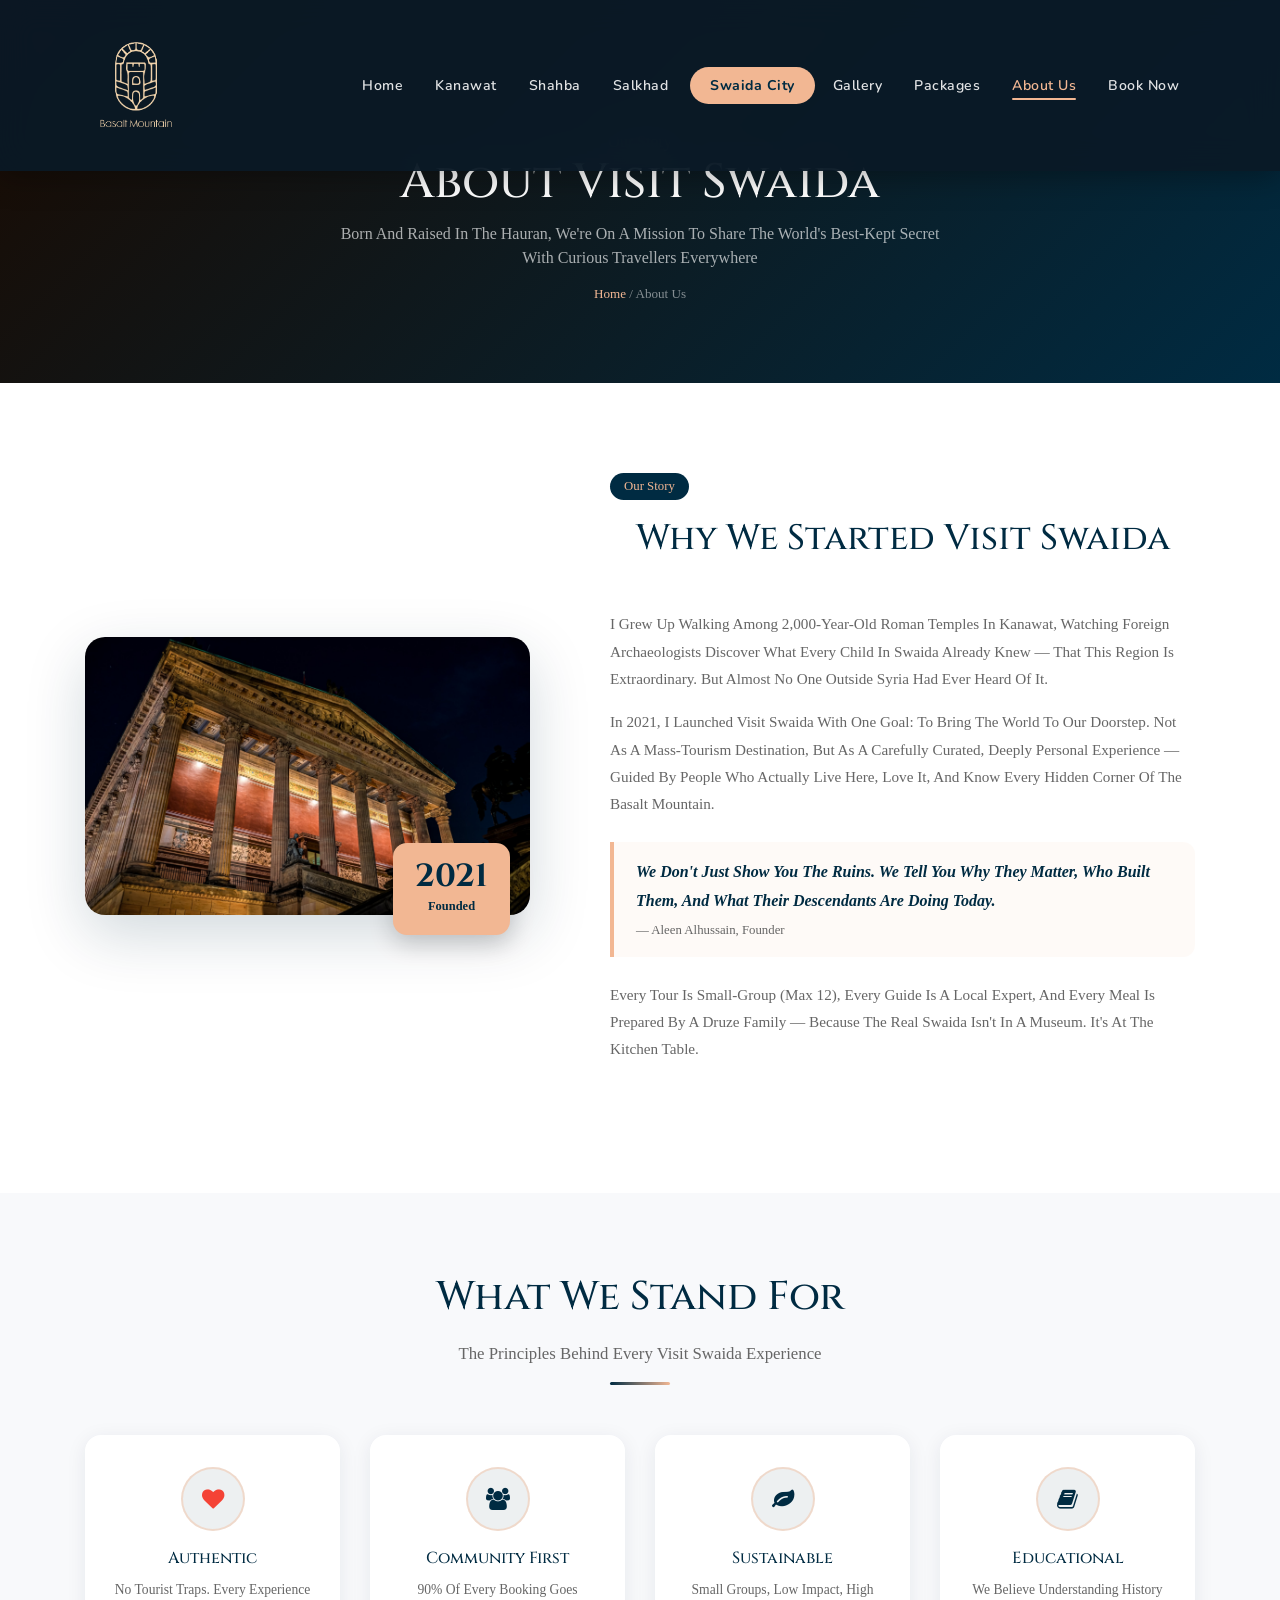
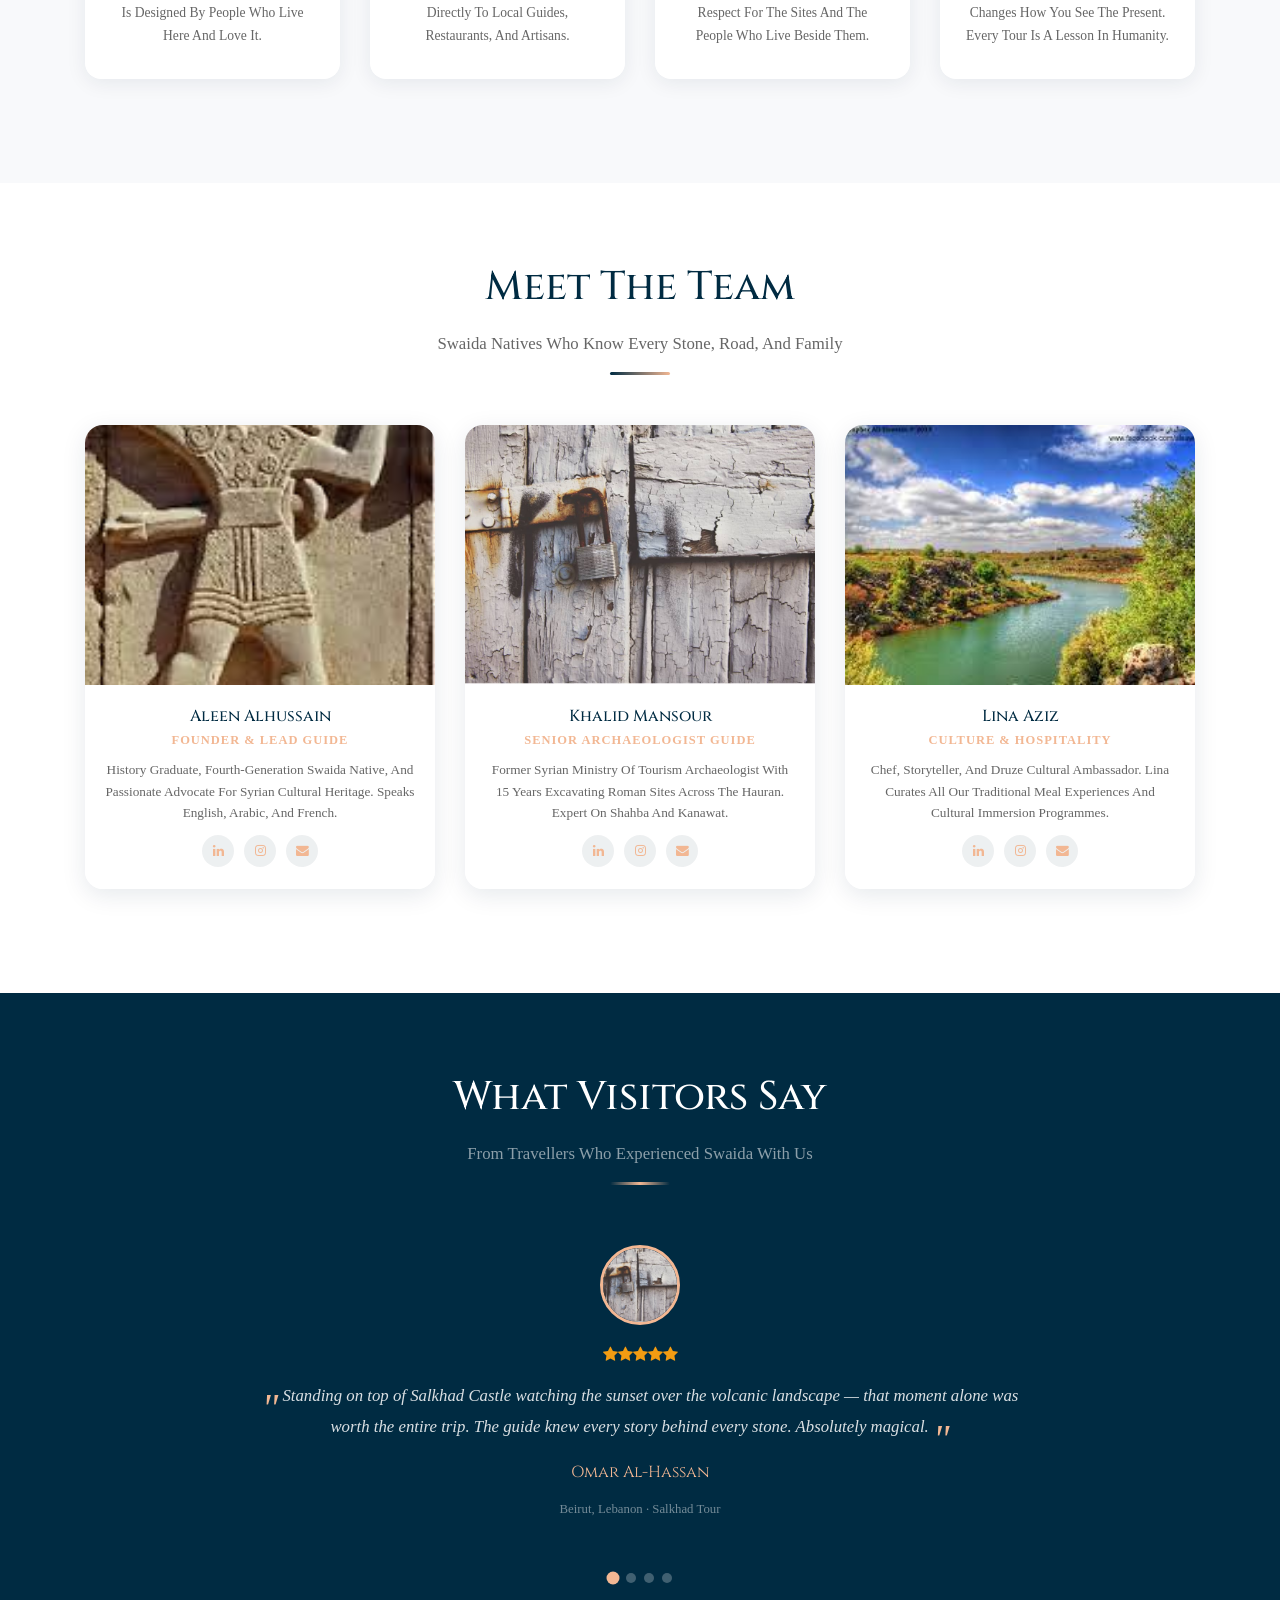
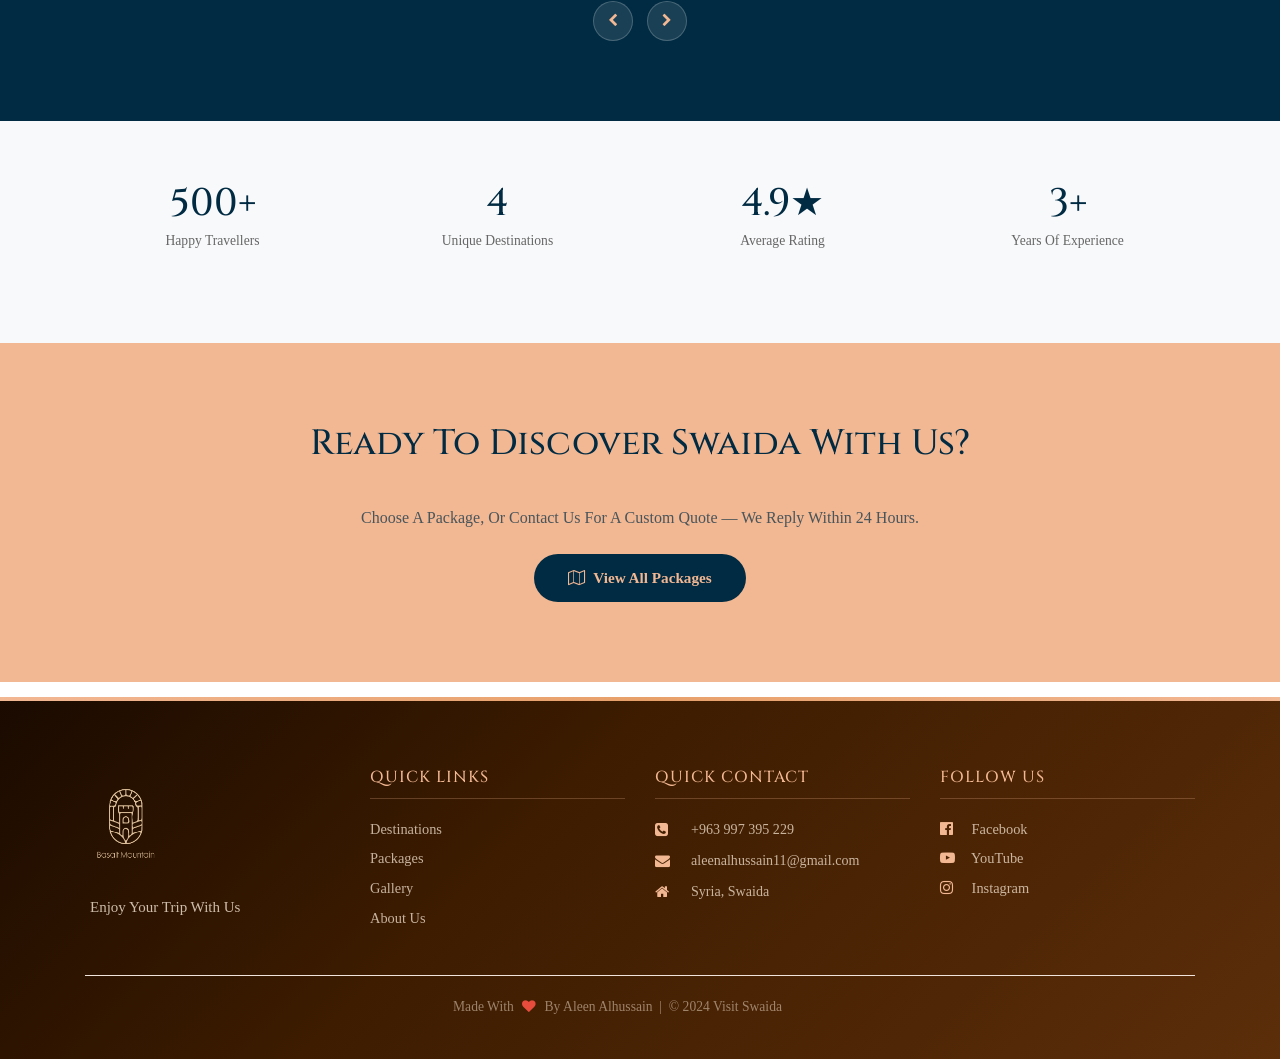
==== about.html @ 33f21286 "Add gallery, packages, about pages + calendar, Arabic toggle, WhatsApp New pages: - gallery.html: ma" ====
<!DOCTYPE html>
<html lang="en">
<head>
    <meta charset="UTF-8">
    <meta http-equiv="X-UA-Compatible" content="IE=edge">
    <meta name="viewport" content="width=device-width, initial-scale=1.0">
    <title>About Us | Visit Swaida</title>
    <link rel="stylesheet" href="libs/bootstrap.min.css">
    <script src="libs/jquery.min.js"></script>
    <script src="libs/popper.min.js"></script>
    <script src="libs/bootstrap.min.js"></script>
    <link rel="stylesheet" href="css/font-awesome.min.css">
    <link href="https://fonts.googleapis.com/css2?family=Cinzel:wght@400;500;700&family=Nunito:ital,wght@0,200;0,600;1,200;1,400;1,700&family=Trirong:ital,wght@0,200;0,400;1,300&display=swap" rel="stylesheet">
    <link rel="stylesheet" href="https://unpkg.com/aos@2.3.4/dist/aos.css">
    <link rel="stylesheet" href="css/style.css">
    <link rel="stylesheet" href="css/enhancements.css">
    <style>
        /* Hero */
        .about-hero {
            background: linear-gradient(135deg, #1a0a00 0%, var(--primary) 100%);
            padding: 130px 0 80px; text-align: center; color: #fff;
        }
        .about-hero h1 { font-family:'Cinzel',serif; font-size:clamp(2rem,5vw,3rem); color:#fff; margin-bottom:10px; }
        .about-hero p { color:rgba(255,255,255,0.65); font-size:1rem; max-width:600px; margin:0 auto; }
        .gallery-breadcrumb { margin-top:14px; font-size:0.82rem; color:rgba(255,255,255,0.5); }
        .gallery-breadcrumb a { color:var(--accent); text-decoration:none; }

        /* Story section */
        .story-section { padding: 90px 0; background: #fff; }
        .story-img-wrap { position:relative; }
        .story-img-wrap img { border-radius: 20px; width:100%; object-fit:cover; max-height:460px; box-shadow:0 20px 60px rgba(0,43,66,0.18); }
        .story-img-badge {
            position:absolute; bottom:-20px; right:20px;
            background:var(--accent); color:var(--primary);
            border-radius:14px; padding:18px 22px; text-align:center;
            box-shadow:0 8px 24px rgba(0,0,0,0.2);
        }
        .story-img-badge strong { display:block; font-family:'Cinzel',serif; font-size:2rem; color:var(--primary); line-height:1; }
        .story-img-badge span { font-size:0.78rem; font-weight:700; color:var(--primary); }

        .story-text { padding-left: 50px; }
        .story-text .history-badge { margin-bottom:16px; }
        .story-text h2 { font-family:'Cinzel',serif; color:var(--primary); font-size:clamp(1.6rem,3vw,2.2rem); margin-bottom:18px; line-height:1.3; }
        .story-text p { color:var(--text-muted); line-height:1.8; margin-bottom:16px; font-size:0.95rem; }

        .story-quote {
            border-left:4px solid var(--accent);
            padding:16px 22px; margin:24px 0;
            background:rgba(242,183,147,0.08);
            border-radius:0 12px 12px 0;
        }
        .story-quote p { color:var(--primary); font-style:italic; margin:0; font-size:1rem; font-weight:600; }
        .story-quote cite { font-size:0.8rem; color:var(--text-muted); margin-top:6px; display:block; font-style:normal; }

        /* Values */
        .values-section { padding: 80px 0; background: #f8f9fb; }
        .value-card {
            background:#fff; border-radius:16px; padding:32px 26px;
            box-shadow:0 4px 20px rgba(0,43,66,0.08);
            text-align:center; height:100%;
            transition:transform 0.35s, box-shadow 0.35s;
        }
        .value-card:hover { transform:translateY(-6px); box-shadow:0 14px 40px rgba(0,43,66,0.14); }
        .value-icon {
            width:64px; height:64px; border-radius:50%;
            background:rgba(0,43,66,0.07);
            color:var(--primary); font-size:1.4rem;
            display:flex; align-items:center; justify-content:center;
            margin:0 auto 18px;
            border:2px solid rgba(242,183,147,0.4);
        }
        .value-card h5 { font-family:'Cinzel',serif; color:var(--primary); margin-bottom:10px; font-size:1rem; }
        .value-card p { color:var(--text-muted); font-size:0.85rem; line-height:1.7; margin:0; }

        /* Team */
        .team-section { padding: 80px 0; background: #fff; }
        .team-card {
            border-radius:18px; overflow:hidden;
            box-shadow:0 6px 24px rgba(0,43,66,0.1);
            transition:transform 0.35s;
        }
        .team-card:hover { transform:translateY(-6px); }
        .team-img { position:relative; overflow:hidden; }
        .team-img img { width:100%; height:260px; object-fit:cover; transition:transform 0.5s; }
        .team-card:hover .team-img img { transform:scale(1.06); }
        .team-body { padding:22px 20px; text-align:center; background:#fff; }
        .team-body h5 { font-family:'Cinzel',serif; color:var(--primary); margin-bottom:4px; font-size:1rem; }
        .team-body .team-role { color:var(--accent); font-size:0.78rem; font-weight:700; text-transform:uppercase; letter-spacing:1px; display:block; margin-bottom:10px; }
        .team-body p { color:var(--text-muted); font-size:0.83rem; line-height:1.6; margin:0; }
        .team-social { margin-top:12px; display:flex; justify-content:center; gap:10px; }
        .team-social a { width:32px; height:32px; border-radius:50%; background:rgba(0,43,66,0.07); display:flex; align-items:center; justify-content:center; color:var(--primary); font-size:0.8rem; transition:all 0.3s; text-decoration:none; }
        .team-social a:hover { background:var(--primary); color:var(--accent); }

        /* Testimonials carousel */
        .testimonials-section { padding:80px 0; background:var(--primary); }
        .testimonials-section .section-header h2 { color:#fff; }
        .testimonials-section .section-sub { color:rgba(255,255,255,0.55); }
        .testimonials-section .section-divider { background:linear-gradient(90deg,transparent,var(--accent),transparent); }

        .testimonial-carousel { max-width:800px; margin:0 auto; }
        .testi-slide {
            display:none; text-align:center; padding:10px 20px;
        }
        .testi-slide.active { display:block; }
        .testi-avatar {
            width:80px; height:80px; border-radius:50%;
            border:3px solid var(--accent);
            margin:0 auto 18px; overflow:hidden;
        }
        .testi-avatar img { width:100%; height:100%; object-fit:cover; }
        .testi-stars { color:#f39c12; font-size:1rem; margin-bottom:14px; }
        .testi-text {
            color:rgba(255,255,255,0.85); font-size:1.05rem;
            line-height:1.8; font-style:italic; margin-bottom:18px;
            text-transform:none;
        }
        .testi-text::before { content:'"'; font-size:2.5rem; color:var(--accent); line-height:0; vertical-align:-0.5em; margin-right:4px; }
        .testi-text::after  { content:'"'; font-size:2.5rem; color:var(--accent); line-height:0; vertical-align:-0.5em; margin-left:4px; }
        .testi-name { font-family:'Cinzel',serif; color:var(--accent); font-size:1rem; }
        .testi-location { color:rgba(255,255,255,0.45); font-size:0.8rem; text-transform:none; }
        .testi-dots { display:flex; justify-content:center; gap:8px; margin-top:28px; }
        .testi-dot {
            width:10px; height:10px; border-radius:50%;
            background:rgba(255,255,255,0.25); border:none;
            cursor:pointer; transition:background 0.3s, transform 0.3s;
            padding:0;
        }
        .testi-dot.active { background:var(--accent); transform:scale(1.3); }
        .testi-controls { display:flex; justify-content:center; gap:14px; margin-top:18px; }
        .testi-btn {
            width:40px; height:40px; border-radius:50%;
            background:rgba(255,255,255,0.1);
            border:1px solid rgba(255,255,255,0.2);
            color:var(--accent); font-size:0.85rem;
            cursor:pointer; transition:all 0.3s;
        }
        .testi-btn:hover { background:var(--accent); color:var(--primary); }

        /* Stats bar */
        .about-stats { padding:60px 0; background:#f8f9fb; }
        .astat { text-align:center; }
        .astat h3 { font-family:'Cinzel',serif; font-size:2.4rem; color:var(--primary); margin-bottom:4px; }
        .astat p { color:var(--text-muted); font-size:0.85rem; }

        /* CTA */
        .about-cta { padding:80px 0; background:var(--accent); text-align:center; }
        .about-cta h2 { font-family:'Cinzel',serif; color:var(--primary); font-size:clamp(1.5rem,3vw,2.2rem); margin-bottom:10px; }
        .about-cta p { color:rgba(0,43,66,0.7); margin-bottom:24px; }
        .btn-about-cta {
            background:var(--primary); color:var(--accent) !important;
            padding:13px 34px !important; border-radius:50px;
            font-weight:700; font-size:0.95rem;
            text-decoration:none !important; transition:all 0.3s;
            display:inline-flex; align-items:center; gap:8px;
        }
        .btn-about-cta:hover { background:#003d5c; }

        @media(max-width:768px) {
            .story-text { padding-left:0; margin-top:40px; }
            .story-img-badge { position:static; margin-top:16px; display:inline-block; border-radius:12px; }
        }
    </style>
</head>
<body>

<nav class="navbar navbar-expand-md navbar-light fixed-top navbar-scrolled" id="mainNav">
    <div class="container">
        <a class="navbar-brand" href="index.html"><img src="images/logo4.png" alt="Swaida Logo" class="logo" style="width:100px;height:auto !important;"></a>
        <button class="navbar-toggler" type="button" data-toggle="collapse" data-target="#collapsibleNavbar">
            <span class="navbar-toggler-icon"></span>
        </button>
        <div class="collapse navbar-collapse" id="collapsibleNavbar">
            <ul class="navbar-nav ml-auto">
                <li class="nav-item"><a class="nav-link" href="index.html">Home</a></li>
                <li class="nav-item"><a class="nav-link" href="kanawat.html">Kanawat</a></li>
                <li class="nav-item"><a class="nav-link" href="shahba.html">Shahba</a></li>
                <li class="nav-item"><a class="nav-link" href="salkhad.html">Salkhad</a></li>
                <li class="nav-item"><a class="nav-link" href="swaida.html">Swaida City</a></li>
                <li class="nav-item"><a class="nav-link" href="gallery.html">Gallery</a></li>
                <li class="nav-item"><a class="nav-link" href="packages.html">Packages</a></li>
                <li class="nav-item"><a class="nav-link active" href="about.html">About Us</a></li>
                <li class="nav-item"><a class="nav-link" href="index.html#booking">Book Now</a></li>
            </ul>
        </div>
    </div>
</nav>

<!-- Hero -->
<div class="about-hero">
    <div class="container">
        <p data-aos="fade-down">Our Story</p>
        <h1 data-aos="zoom-in" data-aos-delay="100">About Visit Swaida</h1>
        <p data-aos="fade-up" data-aos-delay="200">Born and raised in the Hauran, we're on a mission to share the world's best-kept secret with curious travellers everywhere</p>
        <div class="gallery-breadcrumb" data-aos="fade-up" data-aos-delay="300">
            <a href="index.html">Home</a> / About Us
        </div>
    </div>
</div>

<!-- Story -->
<section class="story-section">
    <div class="container">
        <div class="row align-items-center">
            <div class="col-md-5 col-12 mb-4" data-aos="fade-right">
                <div class="story-img-wrap">
                    <img src="images/swaida.jpg" alt="Aleen Alhussain – Founder">
                    <div class="story-img-badge">
                        <strong>2021</strong>
                        <span>Founded</span>
                    </div>
                </div>
            </div>
            <div class="col-md-7 col-12 mb-4" data-aos="fade-left">
                <div class="story-text">
                    <span class="history-badge">Our Story</span>
                    <h2>Why We Started Visit Swaida</h2>
                    <p>I grew up walking among 2,000-year-old Roman temples in Kanawat, watching foreign archaeologists discover what every child in Swaida already knew — that this region is extraordinary. But almost no one outside Syria had ever heard of it.</p>
                    <p>In 2021, I launched Visit Swaida with one goal: to bring the world to our doorstep. Not as a mass-tourism destination, but as a carefully curated, deeply personal experience — guided by people who actually live here, love it, and know every hidden corner of the basalt mountain.</p>
                    <div class="story-quote">
                        <p>We don't just show you the ruins. We tell you why they matter, who built them, and what their descendants are doing today.</p>
                        <cite>— Aleen Alhussain, Founder</cite>
                    </div>
                    <p>Every tour is small-group (max 12), every guide is a local expert, and every meal is prepared by a Druze family — because the real Swaida isn't in a museum. It's at the kitchen table.</p>
                </div>
            </div>
        </div>
    </div>
</section>

<!-- Values -->
<section class="values-section">
    <div class="container">
        <div class="section-header" data-aos="fade-up">
            <h2>What We Stand For</h2>
            <p class="section-sub">The principles behind every Visit Swaida experience</p>
            <span class="section-divider"></span>
        </div>
        <div class="row">
            <div class="col-md-3 col-6 mb-4" data-aos="fade-up" data-aos-delay="50">
                <div class="value-card">
                    <div class="value-icon"><i class="fa fa-heart"></i></div>
                    <h5>Authentic</h5>
                    <p>No tourist traps. Every experience is designed by people who live here and love it.</p>
                </div>
            </div>
            <div class="col-md-3 col-6 mb-4" data-aos="fade-up" data-aos-delay="100">
                <div class="value-card">
                    <div class="value-icon"><i class="fa fa-users"></i></div>
                    <h5>Community First</h5>
                    <p>90% of every booking goes directly to local guides, restaurants, and artisans.</p>
                </div>
            </div>
            <div class="col-md-3 col-6 mb-4" data-aos="fade-up" data-aos-delay="150">
                <div class="value-card">
                    <div class="value-icon"><i class="fa fa-leaf"></i></div>
                    <h5>Sustainable</h5>
                    <p>Small groups, low impact, high respect for the sites and the people who live beside them.</p>
                </div>
            </div>
            <div class="col-md-3 col-6 mb-4" data-aos="fade-up" data-aos-delay="200">
                <div class="value-card">
                    <div class="value-icon"><i class="fa fa-book"></i></div>
                    <h5>Educational</h5>
                    <p>We believe understanding history changes how you see the present. Every tour is a lesson in humanity.</p>
                </div>
            </div>
        </div>
    </div>
</section>

<!-- Team -->
<section class="team-section">
    <div class="container">
        <div class="section-header" data-aos="fade-up">
            <h2>Meet the Team</h2>
            <p class="section-sub">Swaida natives who know every stone, road, and family</p>
            <span class="section-divider"></span>
        </div>
        <div class="row justify-content-center">
            <div class="col-md-4 col-sm-6 col-12 mb-4" data-aos="fade-up" data-aos-delay="100">
                <div class="team-card">
                    <div class="team-img"><img src="images/re2.jpeg" alt="Aleen Alhussain"></div>
                    <div class="team-body">
                        <h5>Aleen Alhussain</h5>
                        <span class="team-role">Founder & Lead Guide</span>
                        <p>History graduate, fourth-generation Swaida native, and passionate advocate for Syrian cultural heritage. Speaks English, Arabic, and French.</p>
                        <div class="team-social">
                            <a href="#"><i class="fa fa-linkedin"></i></a>
                            <a href="#"><i class="fa fa-instagram"></i></a>
                            <a href="#"><i class="fa fa-envelope"></i></a>
                        </div>
                    </div>
                </div>
            </div>
            <div class="col-md-4 col-sm-6 col-12 mb-4" data-aos="fade-up" data-aos-delay="200">
                <div class="team-card">
                    <div class="team-img"><img src="images/reviw.jpg" alt="Khalid Mansour"></div>
                    <div class="team-body">
                        <h5>Khalid Mansour</h5>
                        <span class="team-role">Senior Archaeologist Guide</span>
                        <p>Former Syrian Ministry of Tourism archaeologist with 15 years excavating Roman sites across the Hauran. Expert on Shahba and Kanawat.</p>
                        <div class="team-social">
                            <a href="#"><i class="fa fa-linkedin"></i></a>
                            <a href="#"><i class="fa fa-instagram"></i></a>
                            <a href="#"><i class="fa fa-envelope"></i></a>
                        </div>
                    </div>
                </div>
            </div>
            <div class="col-md-4 col-sm-6 col-12 mb-4" data-aos="fade-up" data-aos-delay="300">
                <div class="team-card">
                    <div class="team-img"><img src="images/re3.jpg" alt="Lina Aziz" onerror="this.src='images/swaida1.jpeg'"></div>
                    <div class="team-body">
                        <h5>Lina Aziz</h5>
                        <span class="team-role">Culture & Hospitality</span>
                        <p>Chef, storyteller, and Druze cultural ambassador. Lina curates all our traditional meal experiences and cultural immersion programmes.</p>
                        <div class="team-social">
                            <a href="#"><i class="fa fa-linkedin"></i></a>
                            <a href="#"><i class="fa fa-instagram"></i></a>
                            <a href="#"><i class="fa fa-envelope"></i></a>
                        </div>
                    </div>
                </div>
            </div>
        </div>
    </div>
</section>

<!-- Testimonials Carousel -->
<section class="testimonials-section">
    <div class="container">
        <div class="section-header" data-aos="fade-up">
            <h2>What Visitors Say</h2>
            <p class="section-sub">From travellers who experienced Swaida with us</p>
            <span class="section-divider"></span>
        </div>

        <div class="testimonial-carousel" data-aos="fade-up" data-aos-delay="100">
            <div class="testi-slide active">
                <div class="testi-avatar"><img src="images/reviw.jpg" alt="Omar Al-Hassan"></div>
                <div class="testi-stars"><i class="fa fa-star"></i><i class="fa fa-star"></i><i class="fa fa-star"></i><i class="fa fa-star"></i><i class="fa fa-star"></i></div>
                <p class="testi-text">Standing on top of Salkhad Castle watching the sunset over the volcanic landscape — that moment alone was worth the entire trip. The guide knew every story behind every stone. Absolutely magical.</p>
                <p class="testi-name">Omar Al-Hassan</p>
                <p class="testi-location">Beirut, Lebanon · Salkhad Tour</p>
            </div>
            <div class="testi-slide">
                <div class="testi-avatar"><img src="images/re2.jpeg" alt="Maria Fontaine"></div>
                <div class="testi-stars"><i class="fa fa-star"></i><i class="fa fa-star"></i><i class="fa fa-star"></i><i class="fa fa-star"></i><i class="fa fa-star-half-o"></i></div>
                <p class="testi-text">Shahba is an archaeologist's dream. We spent an entire day there and still didn't see everything. The mosaics in the museum are world-class. I've travelled to Rome, Athens, and Petra — this rivals all of them.</p>
                <p class="testi-name">Maria Fontaine</p>
                <p class="testi-location">Lyon, France · Roman Trail Package</p>
            </div>
            <div class="testi-slide">
                <div class="testi-avatar"><img src="images/swaida1.jpeg" alt="Ahmed Khoury"></div>
                <div class="testi-stars"><i class="fa fa-star"></i><i class="fa fa-star"></i><i class="fa fa-star"></i><i class="fa fa-star"></i><i class="fa fa-star"></i></div>
                <p class="testi-text">The Kanawat ruins are jaw-dropping — and completely uncrowded. We had the Temple of Zeus entirely to ourselves. Aleen's knowledge and passion made every hour unforgettable. I'm already planning my return.</p>
                <p class="testi-name">Ahmed Khoury</p>
                <p class="testi-location">Dubai, UAE · Kanawat Day Tour</p>
            </div>
            <div class="testi-slide">
                <div class="testi-avatar"><img src="images/re2.jpeg" alt="Sophie Braun"></div>
                <div class="testi-stars"><i class="fa fa-star"></i><i class="fa fa-star"></i><i class="fa fa-star"></i><i class="fa fa-star"></i><i class="fa fa-star"></i></div>
                <p class="testi-text">The Full Hauran Circuit was the best travel decision I've ever made. Four days, four completely different places, and one incredible team. The lunch at the Druze family home was a highlight of my entire year.</p>
                <p class="testi-name">Sophie Braun</p>
                <p class="testi-location">Berlin, Germany · Full Hauran Circuit</p>
            </div>

            <div class="testi-dots">
                <button class="testi-dot active" data-idx="0"></button>
                <button class="testi-dot" data-idx="1"></button>
                <button class="testi-dot" data-idx="2"></button>
                <button class="testi-dot" data-idx="3"></button>
            </div>
            <div class="testi-controls">
                <button class="testi-btn" id="testiPrev"><i class="fa fa-chevron-left"></i></button>
                <button class="testi-btn" id="testiNext"><i class="fa fa-chevron-right"></i></button>
            </div>
        </div>
    </div>
</section>

<!-- Stats -->
<section class="about-stats">
    <div class="container">
        <div class="row text-center">
            <div class="col-6 col-md-3 mb-3" data-aos="fade-up" data-aos-delay="50">
                <div class="astat">
                    <h3>500+</h3><p>Happy Travellers</p>
                </div>
            </div>
            <div class="col-6 col-md-3 mb-3" data-aos="fade-up" data-aos-delay="100">
                <div class="astat">
                    <h3>4</h3><p>Unique Destinations</p>
                </div>
            </div>
            <div class="col-6 col-md-3 mb-3" data-aos="fade-up" data-aos-delay="150">
                <div class="astat">
                    <h3>4.9★</h3><p>Average Rating</p>
                </div>
            </div>
            <div class="col-6 col-md-3 mb-3" data-aos="fade-up" data-aos-delay="200">
                <div class="astat">
                    <h3>3+</h3><p>Years of Experience</p>
                </div>
            </div>
        </div>
    </div>
</section>

<!-- CTA -->
<section class="about-cta" data-aos="fade-up">
    <div class="container">
        <h2>Ready to discover Swaida with us?</h2>
        <p>Choose a package, or contact us for a custom quote — we reply within 24 hours.</p>
        <a href="packages.html" class="btn-about-cta"><i class="fa fa-map-o"></i> View All Packages</a>
    </div>
</section>

<!-- Footer -->
<section class="footer" id="contact">
    <div class="container">
        <div class="row">
            <div class="col-md-3 col-12"><img src="images/logo4.png" class="footer-logo" alt=""><p class="footer-disc list">Enjoy your trip with us</p></div>
            <div class="col-md-3 col-12"><h4>Quick Links</h4><ul class="list"><li><a href="index.html#about">Destinations</a></li><li><a href="packages.html">Packages</a></li><li><a href="gallery.html">Gallery</a></li><li><a href="about.html">About Us</a></li></ul></div>
            <div class="col-md-3 col-12"><h4>Quick Contact</h4><a href="tel:+963997395229" class="icon"><i class="fa fa-phone-square"></i>+963 997 395 229</a><a href="mailto:aleenalhussain11@gmail.com" class="icon"><i class="fa fa-envelope"></i>aleenalhussain11@gmail.com</a><a href="#" class="icon"><i class="fa fa-home"></i>Syria, Swaida</a></div>
            <div class="col-md-3 col-12"><h4 class="follow">Follow Us</h4><a href="https://facebook.com" target="_blank"><i class="fa fa-facebook-official"></i> Facebook</a><a href="https://youtube.com" target="_blank"><i class="fa fa-youtube-play"></i> YouTube</a><a href="https://instagram.com" target="_blank"><i class="fa fa-instagram"></i> Instagram</a></div>
        </div>
        <hr>
        <p class="copyright">Made with <i class="fa fa-heart"></i> by Aleen Alhussain &nbsp;|&nbsp; &copy; 2024 Visit Swaida</p>
    </div>
</section>

<button class="back-to-top" id="backToTop"><i class="fa fa-chevron-up"></i></button>
<script src="https://unpkg.com/aos@2.3.4/dist/aos.js"></script>
<script>
AOS.init({ duration: 700, once: true });
$(window).scroll(function() {
    if ($(this).scrollTop() > 400) $('#backToTop').addClass('show'); else $('#backToTop').removeClass('show');
});
$('#backToTop').click(function() { $('html,body').animate({scrollTop:0},600); });

// Testimonials carousel
var slides = document.querySelectorAll('.testi-slide');
var dots   = document.querySelectorAll('.testi-dot');
var cur = 0;
function goTo(n) {
    slides[cur].classList.remove('active');
    dots[cur].classList.remove('active');
    cur = (n + slides.length) % slides.length;
    slides[cur].classList.add('active');
    dots[cur].classList.add('active');
}
document.getElementById('testiNext').addEventListener('click', function() { goTo(cur + 1); });
document.getElementById('testiPrev').addEventListener('click', function() { goTo(cur - 1); });
dots.forEach(function(d) { d.addEventListener('click', function() { goTo(+this.dataset.idx); }); });
setInterval(function() { goTo(cur + 1); }, 5000);
</script>
</body>
</html>
---- css/style.css ----
*{
    margin: 0;
    padding: 0;
    box-sizing: border-box;
    font-family:  Georgia, 'Times New Roman', Times, serif;
    text-transform: capitalize;
    text-decoration: none;
}

*::selection{
    background: rgb(0,43,66);
    color: rgb(242, 183, 147);
}

a{
    color: rgb(242, 183, 147) !important;
}
a:hover{
    color: rgb(242, 183, 147);
}

/* .navbar-nav{
    color: rgb(241, 213, 173);
    width: 550px;
    height: 45px;
    border-radius: 20px;
    background-color: rgb(0,43,66);
    
} */

.nav-link{
    margin: 4px 15px;
    padding: 8px 15px !important;
    color: rgb(241, 213, 173);
    text-transform: capitalize;
    font-size: 15px;  
    border-radius: 20px;
} 
.nav-link.active{
    color: rgb(241, 213, 173);
    background: rgb(0,43,66);
}


.hover-opacity{
    transition: opacity 0.5s;
}
.hover-opacity:hover{
        opacity: 0.8;
}
.header{
    width: 100%;
    height: 100vh;
    background-image:linear-gradient( rgba(0,0,0,0.6),rgba(0,0,0,0.6)),url('../images/backgroun1.jpg');
    background-position: center;
    background-size: cover;
    background-attachment: fixed;
}

.home .title{
  
    text-transform: uppercase;
    /* margin-top: 5px; */
    padding-top: 200px;
    margin-left: -35rem;
    font-size: 8vw;
    color: rgb(242, 183, 147);
}
.home .home-desc{
   
     margin-top: 50px; 
    margin-left: 150px;
    color: rgb(242, 183, 147);
    letter-spacing: 1.5px;
    
}


h2{
    text-align: center;
    padding-bottom: 30px;
}

.feature{
    
    padding: 100px 0;
}
.feature-img{
    position: relative;
}
.feature-img img{
    width: 100%;
    height: 200px;
}


.price{
    width: 50px;
    height: 50px;
    background: rgb(0,43,66);
    color: rgb(241, 213, 173);
    font-weight: 600;
    border-radius: 50%;
    padding: 10px;
    box-shadow: 0 0 10px 1px rgba(37,73,214,0.18);
    position: absolute;
    left: 20px;
    bottom: -25px;
}
.rating{
padding: 3px;
float: right;
background: #fff;
bottom: -1px;
right: 0px;
position: absolute;
}
.feature .fa{
    font-size: 15px;
    color: rgb(0,43,66);
}
.feature-details{
    padding: 15px;
    text-align: justify;
}
.feature-details h4{
    font-weight: 600px;
    margin-top: 20px;
}

.feature-details .fa{
    margin-right: 5px;
}
.feature-box{
    box-shadow: 0 0 10px 1px rgba(37,73,214,0.18);
    margin-bottom: 30px;
}

.gallery{
    padding: 50px 0;
    background: #efefef;
}

.gallery-box{
    position: relative;
    margin-bottom: 30px;
}
.gallery-box img{
    width: 100%;
    height: 250px;
    border-radius: 10px;
    cursor: pointer;
    transition: 1s;
}

.gallery-box img:hover{
    transform: scale(1.1);
}
.gallery_disc{
    text-align: center;
    color: #fff;
    position: absolute;
    top: 50%;
    left: 50%;
    transform: translate(-50%,-50%);
    font-size: 20px;
    display: block;
    cursor: pointer;
    text-shadow: -2px 2px 2px #000;
    font-weight: 600px;
    transition: 1s;

}


.gallery-box.gallery_disc:hover{
    /* text-shadow:1px 1px 2px rgb(0, 22, 34), 0 0 25px rgb(0, 0, 58), 0 0 5px rgb(0, 0, 58); */
    font-size: 30px;  
}


.section-offer{
    height: 100vh;
    margin-top: 50px;
}
.offer{
    text-align: center;
}
.title{
    font-size: 35px;
    margin-bottom: 10px;
}


.About-item{
    text-align: center;
    border: 1px solid #e8e8e8;
    padding: 50px 20px;
    }

    .About-item .icone{
        margin-bottom: 10px;
        color: rgb(0,43,66);
        font-size: 30px;
    }
    .About-item-title{
        margin-bottom: 10px;
        /* text-transform: capitalize;   */
        transition: color 0.5s;  
    }
    .About-item-disc{
        margin-bottom: 10px;
        line-height: 1.5;
        color: #999;
    }
    .About-item-link{
        color: #6195ff;
       /* text-transform: capitalize;     */
    }
    .ltr-effect,
    .tp-effect
    {
    position: relative;
    }
    .ltr-effect:after ,
    .tp-effect:after{
    position: absolute;
    content: "";
    top: 0;
    left: 0;
    right: 0;
    bottom: 0;
    background: #333;
    z-index: -1;
    
    }
    .ltr-effect:after{
        width: 0;
        transition: width 0.5s;
    }
    .tp-effect:after{
        height: 0;
        transition: height 0.5s;
    }
    .ltr-effect:hover:after{
    width: 100%;
    }
    .tp-effect:hover:after{
        height: 100%;
        }
    .About-item:hover .About-item-title{
    color: rgb(37,73,214);

    }
    .About-item:hover .icone{
        color:rgb(37,73,214);
        
        }
.offer{
    margin-top: 30px;
    margin-bottom: 100px;
}


.banner{
    background-image: url('../images/swaida6.jpg');
    height: 600px;
    background-position: center;
    background-attachment: fixed;
    background-size: cover;
padding-top: 14%;
}

.banner-highlights{
    padding: 70px 0;
    background: rgba(0,0,0,0.7);
    text-align: center;
    color: #fff;
}
.btn{
    display: inline-block;
    color:rgb(242, 183, 147);
    background: rgb(0,43,66);
    margin-top: 1rem;
    width: 120px;
    padding: 8px 0;
    outline: none !important;
    border: 2px solid #fff;
    border-radius: 50px;
}

.btn:hover{
background: rgba(0,43,66,0.8);
color: rgb(242, 183, 147);
}
.btnn{
    color: #fff;
    font-size: 1.3rem;
    font-weight: bold;
    text-transform: uppercase;
    padding: 0.5rem 3.5rem;
    border: none;
    border-radius: 18rem;
    /* display: inline-flex; */
    align-items: center;
}

.booking-btn{
    width: 120px;
    padding: 8px 0;
    outline: none !important;
    border: 2px solid #fff;
    border-radius: 50px;
    background: transparent;
    color: #fff;
    margin-top: 20px;
}

.book .row{
    
    align-items: center;
}

.book .row .image{
    flex:1 1 40rem; 
}
.book .row .image img{
    width: 100%;
    padding-top: 20px;
    height: 100vh;
    border-radius: 50%;
    margin-left: 10px;
    
}
.book .row .book-form{
    flex:1 1 40rem;
    padding: 2rem;
    box-shadow: 0rem 1rem 2rem rgba(0,0,0,0.1);
    border-radius: 0.5rem;
}

.book .row form .inputbox{
    padding: 1px 0;
    
}
.book .row form .inputbox input{
    width: 100%;
    padding: 1rem;
    border: 1px solid rgba(0,0,0,0.1);
    font-size: 15px;
    color: #333;
    text-transform: none;
}

.book .row form .inputbox h3{
font-size: 2rem;
padding: 1rem 0;
color:#666;
}  


.heading{
    /* text-align: center; */
    padding: 2.5rem 0;
}
.heading span{
    font-size: 3.5rem;
    background: rgba(0,43,66,0.8);
    color: rgb(242, 183, 147);
    border-radius: 0.5rem;
    padding: 12px 12px;

}
.heading span.space{
    background: none;
}



.user-feedback{
    padding: 100px 0;
}
.user-review{
    text-align: center;
    box-shadow: 0 0 10px 0 rgba(0,0,100,0.2);
    padding-bottom: 50px;
}
.user-review p{
    padding: 50px 10px 10px 10px;
}

.user-feedback img{
    width: 60px;
    height: 60px;
    border-radius: 50%;
    position: relative;
    margin: -30px 0 20px 40%;
}



.footer{
    margin-top: 15px;
    padding: 50px 20px 15px;
    background-image: linear-gradient(#092b4e,#143a63);
    color: rgb(0, 22, 34);

}
.footer-logo{
    width: 110px;
    height: 150px;
    margin-left: 20px;
    margin-top: -45px;
    margin-bottom: 10px;

}
.footer h4{
    text-align: left;
    margin-top: 1px;
    margin-bottom: 20px;

}
.footer p{
    font-size: 15px;
    text-align: justify;
    padding-right:45px;
    
    line-height: 25px;
}
.footer-disc{
margin-top: -13px;
color: rgb(0, 22, 34);
padding-left: 5px;
}
.footer ul{
    list-style: none;
}
.footer a{
    display: block;
}

.footer .row .fa{
    padding-right: 20px;
    font-size: 15px;
}
.footer hr{
    margin-top: 10px;
    background: #efefef;
}

.fa-heart{
    margin: 0 5px;
    color: #f44336;
}

.footer .copyright{
    text-align: center;
    color: rgb(0, 22, 34);
} 


.head{
 width: 100%; 
    height: 10rem;
 display: flex; 
    align-items: center;
    background-color: rgb(0,43,66);
}
.head.active{
background-color: rgba(0,43,66,0.8);
} 


.rooms{
    margin-top: 50px;
    background-color: #f2f6f9;
}
.imag-wrap{
    position: relative;
    height: 16rem;
    
}

.imag-wrap::after{
    content: '';
    position: absolute;
    top: 0;
    left: 0;
    width: 100%;
    height: 100%;
    background-color: var(--purple-transparent-alt);
}

.room-img{
    width: 100%;
    height: 100%;
    /* object-fit: cover; */
    border-radius: 10px;
    cursor: pointer;
    transition: 1s;
}

.room-name{
    font-size: 2rem;
    background-color: rgb(242, 183, 147);
    color: #fff;
    padding: 0.1rem 2rem;
    position: absolute;
    left: 0;
    bottom: 2.5rem;
    /* z-index: 10; */
}

.room-price{
    display: block;
    font-size: 1.6rem;
    font-weight: bold;
    color: rgb(0,43,66);
}

.per-night{
    color: var(--dark-color);
    font-size: 1.4rem;
    font-weight: 550;

}
.rooms-btn{
    color: var(--dark-color);
    padding: 0;
    transition: color 0.5s;
}
.rooms-btn:hover{
    color: rgb(0,43,66);
}

.contact-in{
    margin-left: 30px;
    margin-right: 30px;  
    margin-top: 50px;
    margin-bottom: 10px;
    border-radius: 10px;
    background: #fff;
    box-shadow: 0px 0px 10px 0px #666;
}
.contact-in h2{
    color: rgb(0,43,66);
}

.contact-form input.btn{
    margin-top: -5px;
    margin-bottom: 5px;

}
.contact-form-txt{
    width: 100%;
    height: 40px;
    color: #000;
    border: 1px solid #bcbcbc;
    border-radius: 10px;
    outline: none;
    margin-bottom: 20px;
    padding: 15px;
}
.contact-form-textarea{
    width: 100%;
    height: 130px;
    color: #000;
    border: 1px solid #bcbcbc;
    border-radius: 10px;
    outline: none;
    margin-bottom: 20px;
    padding: 15px;
}

.contact-tit{

 margin-right: 550px; 
   padding: 10px;
} 

.list{
    color: rgb(242, 183, 147);
}

.contact-map{
    margin-top: -55px;
   
}
.contact-map iframe{
    margin-top: -17px;
  margin-left: 100px;
   
}
.contact-title{
    margin-left: 55px;
}


@media(max-width:576px){
    .title{
        font-size: 40px !important;
        margin-left: -75px !important;
    }
    .home-desc{
        margin-left: 18px !important;
        text-align: center !important;
    }
    .logo{
        width: 100px !important;
    }
   .follow{
       padding-top:15px !important;
   }

   .footer-logo{
       margin-left: 75px !important;
   }

   .footer-disc{
       margin-left: 30px !important;
   }
  /* .home-desc{
      padding-top: 230px;
      text-align: center;
  } */


   
	.offer{
        margin-bottom: 170px;
         align-items: center;
    } 
	.About-content {	
        margin-bottom: 10px;
       
	}
    .banner{
        margin-top: 500px;
    }

    .heading span{
        display: inline-block;
      margin-bottom: 3px;
        font-size: 16vw !important;
        /* line-height: -5px !important; */
        
    }
    .image{
        margin-top: -25px;
    }
    .room-info-wrap a{
        margin-bottom: 15px;
    }
    .contact-form input{
        margin-top: -20px !important;
    }

.contact-tit{
font-size: 20px !important;
}
.contact-map{
    margin-top: 35px !important;
   
}
     .contact-map iframe{
         width: 75vw !important;
     }


}
@media(max-width:768px){
    .title{
        font-size: 60px;
       margin-right: 5px;
       padding-left:120px;
        /* margin-right: -120px !important; */
    }
    .home-desc{
        margin-top: 7px !important;
       margin-left: 30px !important;
    }
     .contact-in{
        margin-left: 5px !important;
    } 

    .contact-map iframe{
       width: 40vw;
       height: 300px;
       margin-left: 20px !important;
       
    }
    .contact-tit,
    .contact-title{
        font-size: 25px !important;
        margin-left: 5px !important;
      
    }
    .icon{
        font-size: 14px !important;
        text-transform: lowercase !important;
        margin-left: -13px;
        padding-top: 10px;
       
    }
    .icon i{
        display: inline;
        margin-left: -10px;
      
    }

    .footer-disc{
        text-align: center !important;
    }

    .footer-logo{
        width: 100px !important;
        margin-left: -7px;
    }
   

    .heading span{
        font-size: 45px;
    }
   
}


@media(max-width:1024px){

    .contact-map iframe{
   
        width:40vw;
        height: 250px;
        margin-left: -5px !important;
        margin-bottom: 10px !important;
        
     }
}

/* @media(max-width:1200px){
.home-desc{
    
}
} */
---- css/enhancements.css ----
/* ═══════════════════════════════════════════════════════════════
   VISIT SWAIDA – Enhanced Styles
   ═══════════════════════════════════════════════════════════════ */

:root {
    --primary: rgb(0, 43, 66);
    --primary-light: rgba(0, 43, 66, 0.85);
    --accent: rgb(242, 183, 147);
    --accent-dark: rgb(210, 145, 100);
    --text-dark: #1a1a2e;
    --text-muted: #666;
    --white: #fff;
    --shadow: 0 8px 32px rgba(0, 43, 66, 0.15);
    --radius: 12px;
    --transition: all 0.4s cubic-bezier(0.25, 0.46, 0.45, 0.94);
}

/* ─── Smooth Scroll + prevent horizontal overflow ─── */
html { scroll-behavior: smooth; }
html, body { overflow-x: hidden; max-width: 100%; }

/* ─── Page Loader ─── */
#page-loader {
    position: fixed;
    inset: 0;
    background: var(--primary);
    display: flex;
    align-items: center;
    justify-content: center;
    z-index: 9999;
    transition: opacity 0.6s ease, visibility 0.6s ease;
}
#page-loader.loaded { opacity: 0; visibility: hidden; }
.loader-inner { text-align: center; }
.loader-inner img { width: 100px; margin-bottom: 20px; animation: pulse 1.2s ease infinite; }
.loader-bar {
    width: 200px;
    height: 4px;
    background: rgba(255,255,255,0.2);
    border-radius: 2px;
    overflow: hidden;
    margin: 0 auto;
}
.loader-bar span {
    display: block;
    height: 100%;
    background: var(--accent);
    border-radius: 2px;
    animation: loadProgress 1.5s ease forwards;
}
@keyframes loadProgress { from { width: 0; } to { width: 100%; } }
@keyframes pulse { 0%,100% { transform: scale(1); opacity:1; } 50% { transform: scale(0.95); opacity:0.7; } }

/* ═══════════════════ MODERN NAVBAR ═══════════════════ */
#mainNav {
    transition: var(--transition);
    background: transparent;
    padding: 18px 0;
}
#mainNav.navbar-scrolled {
    background: rgba(10, 25, 38, 0.92) !important;
    backdrop-filter: blur(16px);
    -webkit-backdrop-filter: blur(16px);
    box-shadow: 0 4px 30px rgba(0,0,0,0.35);
    padding: 10px 0;
}
/* nav links — transparent state */
#mainNav .nav-link {
    color: rgba(255,255,255,0.88) !important;
    font-size: 0.88rem !important;
    font-family: 'Nunito', sans-serif;
    font-weight: 600;
    letter-spacing: 0.5px;
    padding: 8px 14px !important;
    border-radius: 6px;
    position: relative;
    transition: color 0.3s;
    margin: 0 2px;
}
#mainNav .nav-link::after {
    content: '';
    position: absolute;
    bottom: 4px; left: 14px; right: 14px;
    height: 2px;
    background: var(--accent);
    border-radius: 2px;
    transform: scaleX(0);
    transition: transform 0.3s ease;
}
#mainNav .nav-link:hover::after,
#mainNav .nav-link.active::after { transform: scaleX(1); }
#mainNav .nav-link:hover,
#mainNav .nav-link.active { color: var(--accent) !important; background: transparent !important; }

/* "Book Now" pill in navbar */
#mainNav .nav-item:nth-child(5) .nav-link {
    background: var(--accent) !important;
    color: var(--primary) !important;
    border-radius: 50px !important;
    padding: 8px 20px !important;
    font-weight: 700;
    margin-left: 6px;
}
#mainNav .nav-item:nth-child(5) .nav-link::after { display: none; }
#mainNav .nav-item:nth-child(5) .nav-link:hover {
    background: var(--accent-dark) !important;
    transform: translateY(-1px);
    box-shadow: 0 4px 14px rgba(242,183,147,0.45);
}

/* logo */
.navbar-brand img.logo { transition: opacity 0.3s; }
.navbar-brand img.logo:hover { opacity: 0.85; }

/* mobile toggler */
.navbar-toggler { border-color: rgba(255,255,255,0.4) !important; }
.navbar-toggler-icon { background-image: url("data:image/svg+xml,%3csvg xmlns='http://www.w3.org/2000/svg' width='30' height='30' viewBox='0 0 30 30'%3e%3cpath stroke='rgba(242,183,147,1)' stroke-width='2' d='M4 7h22M4 15h22M4 23h22'/%3e%3c/svg%3e") !important; }

/* ═══════════════════ MODERN HERO ═══════════════════ */
.hero-parallax {
    width: 100%;
    min-height: 100vh;
    background-image: url('../images/backgroun1.jpg');
    background-attachment: fixed;
    background-position: center;
    background-size: cover;
    position: relative;
    display: flex;
    align-items: center;
    justify-content: center;
}
/* rich layered overlay */
.hero-overlay {
    position: absolute;
    inset: 0;
    background:
        linear-gradient(to top,   rgba(0,0,0,0.85) 0%, transparent 50%),
        linear-gradient(to right, rgba(0,43,66,0.6) 0%, transparent 70%);
}
/* noise texture for depth */
.hero-overlay::after {
    content: '';
    position: absolute;
    inset: 0;
    background-image: url("data:image/svg+xml,%3Csvg viewBox='0 0 200 200' xmlns='http://www.w3.org/2000/svg'%3E%3Cfilter id='n'%3E%3CfeTurbulence type='fractalNoise' baseFrequency='0.75' numOctaves='4' stitchTiles='stitch'/%3E%3C/filter%3E%3Crect width='100%25' height='100%25' filter='url(%23n)' opacity='0.04'/%3E%3C/svg%3E");
    opacity: 0.18;
    pointer-events: none;
}

.hero-content {
    position: relative;
    z-index: 2;
    text-align: center;
    color: var(--white);
    padding: 0 24px;
    max-width: 860px;
    margin: 0 auto;
}

/* badge pill above title */
.hero-sub {
    display: inline-flex;
    align-items: center;
    gap: 8px;
    font-family: 'Nunito', sans-serif;
    letter-spacing: 3px;
    text-transform: uppercase;
    font-size: 0.78rem;
    font-weight: 700;
    color: var(--primary);
    background: var(--accent);
    padding: 6px 18px;
    border-radius: 50px;
    margin-bottom: 28px;
}
.hero-sub::before { content: '✦'; font-size: 0.6rem; }
.hero-sub::after  { content: '✦'; font-size: 0.6rem; }

/* main title */
.hero-title {
    font-family: 'Cinzel', serif;
    font-size: clamp(3.2rem, 9vw, 7.5rem);
    font-weight: 700;
    color: var(--white);
    line-height: 1.0;
    margin-bottom: 24px;
    text-transform: uppercase;
    text-shadow: 0 4px 30px rgba(0,0,0,0.4);
    letter-spacing: 2px;
}
.hero-title span {
    color: var(--accent);
    transition: opacity 0.4s ease;
    display: inline-block;
}

/* divider line */
.hero-title-divider {
    width: 60px;
    height: 2px;
    background: linear-gradient(90deg, transparent, var(--accent), transparent);
    margin: 0 auto 20px;
}

.hero-tagline {
    font-family: 'Nunito', sans-serif;
    font-size: clamp(0.95rem, 2vw, 1.15rem);
    color: rgba(255,255,255,0.78);
    max-width: 580px;
    margin: 0 auto 40px;
    line-height: 1.8;
    font-weight: 300;
}

/* buttons */
.hero-buttons { display: flex; gap: 14px; justify-content: center; flex-wrap: wrap; }
.btn-hero-primary {
    background: var(--accent);
    color: var(--primary) !important;
    padding: 14px 38px;
    border-radius: 50px;
    font-weight: 700;
    font-size: 0.9rem;
    letter-spacing: 0.5px;
    transition: var(--transition);
    border: 2px solid var(--accent);
    text-decoration: none !important;
    display: inline-flex;
    align-items: center;
    gap: 8px;
}
.btn-hero-primary::after { content: '→'; font-size: 1rem; }
.btn-hero-primary:hover {
    background: var(--accent-dark);
    border-color: var(--accent-dark);
    transform: translateY(-3px);
    box-shadow: 0 10px 28px rgba(242,183,147,0.4);
}
.btn-hero-outline {
    background: rgba(255,255,255,0.08);
    backdrop-filter: blur(8px);
    color: var(--white) !important;
    padding: 14px 38px;
    border-radius: 50px;
    font-weight: 600;
    font-size: 0.9rem;
    letter-spacing: 0.5px;
    border: 1.5px solid rgba(255,255,255,0.45);
    transition: var(--transition);
    text-decoration: none !important;
    display: inline-block;
}
.btn-hero-outline:hover {
    background: rgba(255,255,255,0.18);
    border-color: rgba(255,255,255,0.9);
    transform: translateY(-3px);
}

/* scroll mouse indicator */
.hero-scroll-indicator {
    position: absolute;
    bottom: 36px;
    left: 50%;
    transform: translateX(-50%);
    display: flex;
    flex-direction: column;
    align-items: center;
    gap: 6px;
    cursor: pointer;
}
.hero-scroll-indicator .scroll-mouse {
    width: 24px;
    height: 38px;
    border: 2px solid rgba(255,255,255,0.45);
    border-radius: 12px;
    position: relative;
}
.hero-scroll-indicator .scroll-mouse::before {
    content: '';
    position: absolute;
    top: 6px; left: 50%;
    transform: translateX(-50%);
    width: 3px; height: 7px;
    background: var(--accent);
    border-radius: 2px;
    animation: scrollWheel 1.6s ease infinite;
}
@keyframes scrollWheel {
    0%   { top: 6px;  opacity: 1; }
    100% { top: 22px; opacity: 0; }
}
.hero-scroll-indicator .scroll-label {
    font-size: 0.65rem;
    letter-spacing: 2px;
    text-transform: uppercase;
    color: rgba(255,255,255,0.45);
    font-family: 'Nunito', sans-serif;
}

@keyframes scrollBounce { 0%,100% { opacity:0.3; transform: scale(0.8); } 50% { opacity:1; transform: scale(1); } }

/* ─── Section Headers ─── */
.section-header { text-align: center; margin-bottom: 50px; }
.section-header h2 {
    font-family: 'Cinzel', serif;
    font-size: clamp(1.8rem, 4vw, 2.5rem);
    color: var(--primary);
    padding-bottom: 12px;
}
.section-sub {
    color: var(--text-muted);
    font-size: 1.05rem;
    margin-bottom: 16px;
}
.section-sub-light { color: rgba(255,255,255,0.7); font-size: 0.9rem; letter-spacing: 3px; text-transform: uppercase; }
.section-divider {
    display: block;
    width: 60px;
    height: 3px;
    background: linear-gradient(90deg, var(--primary), var(--accent));
    border-radius: 2px;
    margin: 0 auto;
}

/* ─── Stats Section ─── */
.stats-section {
    background: var(--primary);
    padding: 60px 0;
}
.stat-item { color: var(--white); padding: 20px; }
.stat-item i { font-size: 2.2rem; color: var(--accent); margin-bottom: 14px; display: block; }
.stat-item h3 { font-size: 2.8rem; font-weight: 700; color: var(--white); margin: 0 0 8px; font-family: 'Cinzel', serif; }
.stat-item p { color: rgba(255,255,255,0.7); font-size: 0.95rem; text-transform: uppercase; letter-spacing: 1px; margin: 0; }

/* ─── Feature Cards enhanced ─── */
.feature { padding: 100px 0; }
.feature-box {
    box-shadow: var(--shadow);
    border-radius: var(--radius);
    overflow: hidden;
    transition: var(--transition);
    margin-bottom: 30px;
    background: var(--white);
}
.feature-box:hover { transform: translateY(-8px); box-shadow: 0 16px 48px rgba(0,43,66,0.2); }
.feature-img img { width: 100%; height: 200px; object-fit: cover; transition: transform 0.6s ease; }
.feature-box:hover .feature-img img { transform: scale(1.08); }
.feature-meta { margin-top: 10px; font-size: 0.8rem; color: var(--text-muted); }
.feature-meta span { margin-right: 8px; }
.feature-details .btn { font-size: 0.85rem; padding: 6px 0; }

/* ─── Gallery enhanced ─── */
.gallery-box { position: relative; overflow: hidden; border-radius: var(--radius); margin-bottom: 30px; }
.gallery-box .hotel-img { width: 100%; height: 260px; object-fit: cover; transition: transform 0.6s ease; display: block; }
.gallery-box:hover .hotel-img { transform: scale(1.12); }
.gallery-overlay {
    position: absolute;
    inset: 0;
    background: linear-gradient(to top, rgba(0,43,66,0.85) 40%, transparent 100%);
    display: flex;
    flex-direction: column;
    align-items: center;
    justify-content: flex-end;
    padding: 20px;
    opacity: 0;
    transition: opacity 0.4s ease;
}
.gallery-box:hover .gallery-overlay { opacity: 1; }
.gallery-overlay .gallery_disc {
    color: var(--white);
    font-size: 1.3rem;
    margin-bottom: 10px;
    text-shadow: none;
    position: static;
    transform: none;
}
.btn-gradient {
    background: linear-gradient(135deg, var(--primary), var(--accent));
    color: var(--white) !important;
    padding: 8px 22px;
    border-radius: 50px;
    font-size: 0.9rem;
    border: none;
    transition: var(--transition);
}
.btn-gradient:hover { transform: translateY(-2px); opacity: 0.9; }

/* ─── Video Section ─── */
.video-section {
    position: relative;
    min-height: 500px;
    display: flex;
    align-items: center;
    justify-content: center;
    text-align: center;
    overflow: hidden;
    padding: 80px 20px;
}
.video-parallax-bg {
    position: absolute;
    inset: 0;
    background: url('../images/swaida6.jpg') center/cover fixed;
    filter: brightness(0.35);
    z-index: 0;
}
.video-content {
    position: relative;
    z-index: 2;
    color: var(--white);
    max-width: 680px;
    margin: 0 auto;
}
.video-content h2 { font-family: 'Cinzel', serif; font-size: clamp(1.8rem, 4vw, 2.6rem); margin-bottom: 16px; color: var(--white); }
.video-content p { color: rgba(255,255,255,0.8); font-size: 1.05rem; line-height: 1.7; margin-bottom: 32px; }
.btn-play {
    width: 80px;
    height: 80px;
    border-radius: 50%;
    background: var(--accent);
    border: none;
    color: var(--primary);
    font-size: 1.8rem;
    display: inline-flex;
    align-items: center;
    justify-content: center;
    cursor: pointer;
    transition: var(--transition);
    box-shadow: 0 0 0 0 rgba(242,183,147,0.5);
    animation: playPulse 2s ease infinite;
}
.btn-play:hover { transform: scale(1.1); background: var(--white); }
@keyframes playPulse {
    0% { box-shadow: 0 0 0 0 rgba(242,183,147,0.5); }
    70% { box-shadow: 0 0 0 20px rgba(242,183,147,0); }
    100% { box-shadow: 0 0 0 0 rgba(242,183,147,0); }
}
.play-label { color: rgba(255,255,255,0.6); margin-top: 12px; font-size: 0.9rem; letter-spacing: 2px; text-transform: uppercase; }

/* ─── Map Section ─── */
.map-section { padding: 100px 0; background: #f8f9fb; }
.map-tabs { margin-bottom: 24px; }
.map-tab-btn {
    background: transparent;
    border: 2px solid var(--primary);
    color: var(--primary);
    padding: 8px 22px;
    border-radius: 50px;
    margin: 4px;
    font-size: 0.9rem;
    cursor: pointer;
    transition: var(--transition);
    font-family: 'Nunito', sans-serif;
}
.map-tab-btn.active, .map-tab-btn:hover {
    background: var(--primary);
    color: var(--accent);
}
.map-wrapper { border-radius: var(--radius); overflow: hidden; box-shadow: var(--shadow); }
.route-card {
    background: var(--white);
    border-radius: var(--radius);
    padding: 24px;
    text-align: center;
    box-shadow: var(--shadow);
    transition: var(--transition);
}
.route-card:hover { transform: translateY(-5px); }
.route-card i { font-size: 2rem; color: var(--primary); margin-bottom: 12px; display: block; }
.route-card h5 { font-family: 'Cinzel', serif; color: var(--primary); margin-bottom: 8px; }
.route-card p { color: var(--text-muted); font-size: 0.9rem; margin-bottom: 12px; }

/* ─── Booking Enhanced ─── */
.enhanced-booking { padding: 32px; background: var(--white); border-radius: var(--radius); box-shadow: var(--shadow); }
.enhanced-booking .inputbox { margin-bottom: 16px; }
.enhanced-booking label { display: block; font-size: 0.85rem; color: var(--text-muted); margin-bottom: 6px; text-transform: none; }
.enhanced-booking label i { color: var(--primary); margin-right: 6px; }
.enhanced-booking input,
.enhanced-booking select {
    width: 100%;
    padding: 10px 14px;
    border: 1.5px solid #e0e0e0;
    border-radius: 8px;
    font-size: 0.95rem;
    color: #333;
    transition: border-color 0.3s;
    text-transform: none;
    background: #fafafa;
}
.enhanced-booking input:focus,
.enhanced-booking select:focus { border-color: var(--primary); outline: none; background: var(--white); }
.trip-type-group { display: flex; gap: 8px; flex-wrap: wrap; }
.trip-type-label {
    flex: 1;
    min-width: 80px;
    text-align: center;
    padding: 8px 12px;
    border: 1.5px solid #e0e0e0;
    border-radius: 8px;
    cursor: pointer;
    font-size: 0.85rem;
    transition: var(--transition);
    text-transform: none;
    color: var(--text-muted);
}
.trip-type-label:has(input:checked) {
    border-color: var(--primary);
    background: var(--primary);
    color: var(--accent);
}
.trip-type-label input { display: none; }
.booking-total {
    background: #f0f4f8;
    border-radius: 8px;
    padding: 12px 16px;
    margin-bottom: 16px;
    font-size: 0.95rem;
    color: var(--primary);
}
.booking-total strong { font-size: 1.2rem; color: var(--accent-dark); }
.btn-book-submit {
    width: 100%;
    padding: 14px;
    background: linear-gradient(135deg, var(--primary), #003d5c);
    color: var(--accent) !important;
    border: none;
    border-radius: 50px;
    font-size: 1rem;
    font-weight: 600;
    cursor: pointer;
    transition: var(--transition);
}
.btn-book-submit:hover { transform: translateY(-2px); box-shadow: 0 8px 24px rgba(0,43,66,0.3); }

/* ─── Payment Modal ─── */
.payment-header { background: var(--primary); color: var(--accent); }
.payment-header .modal-title { color: var(--accent); }
.pay-method-group { display: flex; gap: 10px; margin-top: 10px; flex-wrap: wrap; }
.pay-method {
    flex: 1;
    min-width: 100px;
    text-align: center;
    padding: 12px;
    border: 2px solid #e0e0e0;
    border-radius: 10px;
    cursor: pointer;
    transition: var(--transition);
    font-size: 0.85rem;
    color: var(--text-muted);
    text-transform: none;
}
.pay-method.active, .pay-method:hover { border-color: var(--primary); color: var(--primary); background: rgba(0,43,66,0.05); }
.pay-method input { display: none; }
.pay-method i { font-size: 1.4rem; display: block; margin-bottom: 6px; }
.secure-badge {
    text-align: center;
    font-size: 0.8rem;
    color: #27ae60;
    padding: 10px;
    background: #f0fff4;
    border-radius: 8px;
    margin-top: 12px;
}
.confirm-icon i { font-size: 4rem; color: #27ae60; margin-bottom: 16px; display: block; }
.booking-ref {
    background: #f8f9fa;
    border-radius: 8px;
    padding: 12px;
    font-size: 1rem;
    margin: 16px 0;
}

/* ─── Blog Section ─── */
.blog-section { padding: 100px 0; }
.blog-card {
    background: var(--white);
    border-radius: var(--radius);
    overflow: hidden;
    box-shadow: var(--shadow);
    transition: var(--transition);
    height: 100%;
}
.blog-card:hover { transform: translateY(-8px); box-shadow: 0 16px 48px rgba(0,43,66,0.15); }
.blog-img-wrap { position: relative; overflow: hidden; }
.blog-img-wrap img { width: 100%; height: 220px; object-fit: cover; transition: transform 0.6s ease; }
.blog-card:hover .blog-img-wrap img { transform: scale(1.08); }
.blog-category {
    position: absolute;
    top: 16px;
    left: 16px;
    background: var(--primary);
    color: var(--accent);
    padding: 4px 12px;
    border-radius: 50px;
    font-size: 0.75rem;
    letter-spacing: 1px;
    text-transform: uppercase;
}
.blog-body { padding: 24px; }
.blog-meta { font-size: 0.8rem; color: var(--text-muted); margin-bottom: 12px; }
.blog-meta span { margin-right: 14px; }
.blog-meta i { margin-right: 4px; color: var(--primary); }
.blog-body h5 { font-family: 'Cinzel', serif; color: var(--primary); font-size: 1rem; line-height: 1.4; margin-bottom: 12px; }
.blog-body p { color: var(--text-muted); font-size: 0.9rem; line-height: 1.6; margin-bottom: 16px; }
.blog-read-more { color: var(--primary) !important; font-size: 0.85rem; font-weight: 600; text-decoration: none !important; transition: color 0.3s; }
.blog-read-more:hover { color: var(--accent-dark) !important; }

/* ─── Reviews Enhanced ─── */
.user-feedback { padding: 100px 0; background: #f8f9fb; }
.user-review {
    text-align: center;
    box-shadow: var(--shadow);
    padding-bottom: 50px;
    border-radius: var(--radius);
    background: var(--white);
    position: relative;
    transition: var(--transition);
    margin-bottom: 10px;
}
.user-review:hover { transform: translateY(-5px); }
.review-stars { padding-top: 20px; color: #f39c12; font-size: 1rem; }
.review-stars .fa { margin: 0 1px; }
.user-review p::before { top: 10px; font-size: 70px; left: 40%; }
.add-review-section {}
.review-form-wrapper {
    background: var(--white);
    border-radius: var(--radius);
    padding: 40px;
    box-shadow: var(--shadow);
    max-width: 700px;
    margin: 0 auto;
}
.review-form-wrapper .form-control {
    border-radius: 8px;
    border: 1.5px solid #e0e0e0;
    font-size: 0.95rem;
    text-transform: none;
}
.review-form-wrapper .form-control:focus { border-color: var(--primary); box-shadow: none; }
.star-rating-input .star-input { font-size: 2rem; color: #ccc; cursor: pointer; transition: color 0.2s; }
.star-rating-input .star-input:hover { color: #f39c12; }
.star-rating-input .fa-star { color: #f39c12; }
.btn-review-submit {
    background: linear-gradient(135deg, var(--primary), #003d5c);
    color: var(--accent) !important;
    padding: 12px 40px;
    border-radius: 50px;
    border: none;
    font-size: 1rem;
    font-weight: 600;
    cursor: pointer;
    transition: var(--transition);
}
.btn-review-submit:hover { transform: translateY(-2px); box-shadow: 0 8px 24px rgba(0,43,66,0.3); }

/* ─── Live Chat Widget ─── */
.chat-widget { position: fixed; bottom: 30px; right: 30px; z-index: 1000; }
.chat-bubble {
    width: 60px;
    height: 60px;
    border-radius: 50%;
    background: var(--primary);
    color: var(--accent);
    font-size: 1.5rem;
    display: flex;
    align-items: center;
    justify-content: center;
    cursor: pointer;
    box-shadow: 0 4px 20px rgba(0,43,66,0.4);
    transition: var(--transition);
    position: relative;
    animation: playPulse 3s ease infinite;
}
.chat-bubble:hover { transform: scale(1.1); }
.chat-badge {
    position: absolute;
    top: -4px;
    right: -4px;
    width: 20px;
    height: 20px;
    background: #e74c3c;
    color: var(--white);
    border-radius: 50%;
    font-size: 0.7rem;
    display: flex;
    align-items: center;
    justify-content: center;
}
.chat-box {
    position: absolute;
    bottom: 76px;
    right: 0;
    width: 320px;
    background: var(--white);
    border-radius: var(--radius);
    box-shadow: 0 12px 40px rgba(0,0,0,0.2);
    overflow: hidden;
    transform: scale(0.8) translateY(20px);
    opacity: 0;
    pointer-events: none;
    transform-origin: bottom right;
    transition: var(--transition);
}
.chat-box.open { transform: scale(1) translateY(0); opacity: 1; pointer-events: all; }
.chat-header {
    background: var(--primary);
    color: var(--white);
    padding: 14px 16px;
    display: flex;
    align-items: center;
    justify-content: space-between;
}
.chat-agent { display: flex; align-items: center; gap: 10px; }
.chat-agent img { width: 38px; height: 38px; border-radius: 50%; object-fit: cover; }
.chat-agent strong { color: var(--accent); font-size: 0.9rem; display: block; }
.chat-agent span { font-size: 0.75rem; color: rgba(255,255,255,0.7); }
.online-dot {
    display: inline-block;
    width: 8px;
    height: 8px;
    border-radius: 50%;
    background: #2ecc71;
    margin-right: 4px;
    vertical-align: middle;
}
#chatClose { background: none; border: none; color: rgba(255,255,255,0.7); font-size: 1.1rem; cursor: pointer; transition: color 0.2s; }
#chatClose:hover { color: var(--white); }
.chat-messages { padding: 16px; height: 260px; overflow-y: auto; display: flex; flex-direction: column; gap: 10px; }
.chat-msg { max-width: 80%; }
.chat-msg.agent { align-self: flex-start; }
.chat-msg.user { align-self: flex-end; text-align: right; }
.chat-msg p {
    padding: 10px 14px;
    border-radius: 14px;
    font-size: 0.85rem;
    line-height: 1.5;
    margin: 0 0 4px;
    color: #333;
    background: #f0f4f8;
    text-transform: none;
}
.chat-msg.user p { background: var(--primary); color: var(--accent); text-align: left; }
.chat-msg small { font-size: 0.7rem; color: var(--text-muted); text-transform: none; }
.chat-quick-replies { display: flex; flex-wrap: wrap; gap: 6px; margin-top: 4px; }
.quick-reply {
    background: transparent;
    border: 1.5px solid var(--primary);
    color: var(--primary);
    padding: 4px 10px;
    border-radius: 50px;
    font-size: 0.75rem;
    cursor: pointer;
    transition: var(--transition);
    text-transform: none;
}
.quick-reply:hover { background: var(--primary); color: var(--accent); }
.chat-input-area { display: flex; border-top: 1px solid #f0f0f0; }
.chat-input-area input {
    flex: 1;
    padding: 12px 14px;
    border: none;
    font-size: 0.85rem;
    outline: none;
    text-transform: none;
}
#chatSend {
    background: var(--primary);
    border: none;
    color: var(--accent);
    padding: 0 16px;
    font-size: 1rem;
    cursor: pointer;
    transition: background 0.3s;
}
#chatSend:hover { background: #003d5c; }

/* ─── Back to Top ─── */
.back-to-top {
    position: fixed;
    bottom: 100px;
    right: 30px;
    width: 44px;
    height: 44px;
    border-radius: 50%;
    background: var(--primary);
    color: var(--accent);
    border: none;
    font-size: 1rem;
    cursor: pointer;
    opacity: 0;
    transform: translateY(20px);
    transition: var(--transition);
    z-index: 999;
    box-shadow: 0 4px 14px rgba(0,43,66,0.3);
}
.back-to-top.show { opacity: 1; transform: translateY(0); }
.back-to-top:hover { background: var(--accent-dark); }

/* ─── Destination Page Hero ─── */
.dest-hero {
    width: 100%;
    min-height: 60vh;
    background-attachment: fixed;
    background-position: center;
    background-size: cover;
    display: flex;
    align-items: center;
    justify-content: center;
    text-align: center;
    position: relative;
}
.dest-hero::before {
    content: '';
    position: absolute;
    inset: 0;
    background: linear-gradient(to bottom, rgba(0,43,66,0.65), rgba(0,0,0,0.5));
}
.dest-hero-content {
    position: relative;
    z-index: 2;
    color: var(--white);
    padding: 0 20px;
}
.dest-hero-content h1 {
    font-family: 'Cinzel', serif;
    font-size: clamp(2.5rem, 7vw, 5rem);
    text-transform: uppercase;
    color: var(--white);
    margin-bottom: 12px;
}
.dest-hero-content p { color: var(--accent); letter-spacing: 3px; font-size: 0.95rem; text-transform: uppercase; }
.dest-breadcrumb { margin-top: 16px; font-size: 0.85rem; color: rgba(255,255,255,0.7); }
.dest-breadcrumb a { color: var(--accent) !important; }

/* ─── History Section ─── */
.history-section { padding: 80px 0; }
.history-section .history-text h3 { font-family: 'Cinzel', serif; color: var(--primary); margin-bottom: 16px; }
.history-section .history-text p { color: var(--text-muted); line-height: 1.8; margin-bottom: 14px; }
.history-badge {
    display: inline-block;
    background: var(--primary);
    color: var(--accent);
    padding: 4px 14px;
    border-radius: 50px;
    font-size: 0.8rem;
    margin-bottom: 16px;
}
.history-img-grid { display: grid; grid-template-columns: 1fr 1fr; gap: 12px; }
.history-img-grid img { width: 100%; height: 200px; object-fit: cover; border-radius: var(--radius); cursor: pointer; transition: transform 0.3s; }
.history-img-grid img:hover { transform: scale(1.03); }

/* ─── Lightbox ─── */
.lightbox-overlay {
    position: fixed;
    inset: 0;
    background: rgba(0,0,0,0.93);
    z-index: 9998;
    display: none;
    align-items: center;
    justify-content: center;
}
.lightbox-overlay.active { display: flex; }
.lightbox-overlay img { max-width: 90vw; max-height: 85vh; border-radius: 8px; }
.lightbox-close {
    position: absolute;
    top: 20px;
    right: 30px;
    color: var(--white);
    font-size: 2rem;
    cursor: pointer;
    background: none;
    border: none;
}

/* ═══════════════════ FOOTER REDESIGN ═══════════════════ */
.footer {
    background: linear-gradient(135deg, #1a0a00 0%, #3d1c00 40%, #5c2e0a 100%) !important;
    padding: 70px 20px 24px !important;
    color: #f5e6d3 !important;
    position: relative;
    overflow: hidden;
}
.footer::before {
    content: '';
    position: absolute;
    top: 0; left: 0; right: 0;
    height: 4px;
    background: linear-gradient(90deg, var(--accent), #e8a06a, var(--accent));
}
.footer h4 {
    color: var(--accent) !important;
    font-family: 'Cinzel', serif;
    font-size: 1rem;
    letter-spacing: 1px;
    text-transform: uppercase;
    margin-bottom: 20px !important;
    padding-bottom: 10px;
    border-bottom: 1px solid rgba(242,183,147,0.25);
}
.footer p, .footer ul li, .footer .copyright {
    color: rgba(245,230,211,0.8) !important;
}
.footer a, .footer ul li a {
    color: rgba(245,230,211,0.75) !important;
    transition: color 0.3s, padding-left 0.3s;
    display: block;
    margin-bottom: 8px;
    font-size: 0.9rem;
}
.footer a:hover, .footer ul li a:hover {
    color: var(--accent) !important;
    padding-left: 4px;
}
.footer ul { list-style: none; padding: 0; }
.footer ul li { margin-bottom: 6px; }
.footer .row .fa {
    color: var(--accent);
    margin-right: 8px;
    width: 16px;
}
.footer hr {
    border-color: rgba(242,183,147,0.2) !important;
    margin: 30px 0 18px !important;
}
.footer .copyright {
    text-align: center;
    color: rgba(245,230,211,0.5) !important;
    font-size: 0.85rem;
}
.footer .copyright .fa-heart { color: #e74c3c !important; }
.footer-logo {
    width: 80px !important;
    height: auto !important;
    margin: 0 0 14px 0 !important;
    opacity: 0.9;
}
.footer-disc {
    color: rgba(245,230,211,0.7) !important;
    margin-top: 0 !important;
    font-size: 0.88rem;
    line-height: 1.6;
}
.footer .icon {
    color: rgba(245,230,211,0.75) !important;
    font-size: 0.88rem;
    display: flex;
    align-items: center;
    gap: 8px;
    margin-bottom: 10px;
    text-transform: none !important;
}
.footer .icon:hover { color: var(--accent) !important; }
.footer .icon i { color: var(--accent) !important; font-size: 1rem; width: 16px; }

/* ═══════════════════ BOOK NOW REDESIGN ═══════════════════ */
/* Replace the old letter-box heading */
.book { padding: 80px 0; background: #f8f9fb; }
.book .heading {
    text-align: center;
    padding: 0 0 50px !important;
}
.book .heading span {
    font-size: 1rem !important;
    background: none !important;
    color: var(--text-muted) !important;
    padding: 0 !important;
    border-radius: 0 !important;
    letter-spacing: 4px;
    text-transform: uppercase;
    font-family: 'Nunito', sans-serif;
    display: inline !important;
}
.book .heading::before {
    content: 'Book Your Trip';
    display: block;
    font-family: 'Cinzel', serif;
    font-size: clamp(2rem, 4vw, 2.8rem);
    color: var(--primary);
    margin-bottom: 8px;
}
.book .heading span.space { display: none !important; }

/* booking image — fix the stretched circle */
.book .row .image img {
    height: 520px !important;
    border-radius: var(--radius) !important;
    object-fit: cover;
    margin-left: 0 !important;
    box-shadow: var(--shadow);
}

/* ═══════════════════ WHAT WE OFFER – REDESIGN ═══════════════════ */
.section-offer {
    height: auto !important;
    padding: 100px 0;
    background: #f8f9fb;
}

/* heading block */
.offer-badge {
    display: inline-block;
    background: rgba(0,43,66,0.08);
    color: var(--primary);
    font-size: 0.75rem;
    font-weight: 700;
    letter-spacing: 2px;
    text-transform: uppercase;
    padding: 5px 14px;
    border-radius: 50px;
    margin-bottom: 14px;
    border: 1px solid rgba(0,43,66,0.12);
}
.offer-heading {
    font-family: 'Cinzel', serif;
    font-size: clamp(1.6rem, 3vw, 2.1rem);
    color: var(--primary);
    line-height: 1.3;
    margin-bottom: 14px;
    text-align: left;
    padding-bottom: 0;
}
.offer-sub {
    color: var(--text-muted);
    font-size: 0.95rem;
    line-height: 1.7;
    max-width: 480px;
}

/* service card */
.offer-card {
    background: var(--white);
    border-radius: 16px;
    padding: 32px 28px 28px;
    height: 100%;
    position: relative;
    overflow: hidden;
    transition: var(--transition);
    box-shadow: 0 2px 16px rgba(0,43,66,0.07);
    border-top: 3px solid var(--card-color, var(--accent));
    display: flex;
    flex-direction: column;
    gap: 16px;
    cursor: default;
}
.offer-card:hover {
    transform: translateY(-8px);
    box-shadow: 0 16px 40px rgba(0,43,66,0.14);
}

/* large icon circle */
.offer-card-icon {
    width: 58px;
    height: 58px;
    border-radius: 14px;
    background: color-mix(in srgb, var(--card-color, var(--accent)) 12%, transparent);
    display: flex;
    align-items: center;
    justify-content: center;
    font-size: 1.4rem;
    color: var(--card-color, var(--accent));
    transition: var(--transition);
    flex-shrink: 0;
}
.offer-card:hover .offer-card-icon {
    background: var(--card-color, var(--accent));
    color: #fff;
    border-radius: 50%;
}

.offer-card-body h4 {
    font-family: 'Cinzel', serif;
    font-size: 1rem;
    color: var(--primary);
    margin-bottom: 8px;
}
.offer-card-body p {
    color: var(--text-muted);
    font-size: 0.875rem;
    line-height: 1.7;
    margin: 0;
}

/* ghost number watermark */
.offer-card-num {
    position: absolute;
    bottom: 12px;
    right: 18px;
    font-family: 'Cinzel', serif;
    font-size: 3.5rem;
    font-weight: 700;
    color: var(--card-color, var(--accent));
    opacity: 0.06;
    line-height: 1;
    pointer-events: none;
    transition: opacity 0.4s;
}
.offer-card:hover .offer-card-num { opacity: 0.1; }

/* last card dark variant */
.offer-card--accent {
    background: var(--primary);
    border-top-color: var(--accent);
}
.offer-card--accent .offer-card-icon {
    background: rgba(242,183,147,0.15);
    color: var(--accent);
}
.offer-card--accent:hover .offer-card-icon {
    background: var(--accent);
    color: var(--primary);
}
.offer-card--accent .offer-card-body h4 { color: var(--accent); }
.offer-card--accent .offer-card-body p  { color: rgba(255,255,255,0.65); }
.offer-card--accent .offer-card-num { color: var(--accent); opacity: 0.1; }

/* ─── Fix: Button sizing – replace fixed width with padding ─── */
.btn {
    width: auto !important;
    padding: 10px 24px !important;
    font-size: 0.9rem !important;
    white-space: nowrap;
}
.booking-btn {
    width: auto !important;
    padding: 10px 30px !important;
    font-size: 0.95rem !important;
}

/* ═══════════════════ URGENCY BAR ═══════════════════ */
.urgency-bar {
    background: linear-gradient(90deg, #1a0a00 0%, #7c2d00 50%, #1a0a00 100%);
    color: var(--white);
    padding: 9px 16px;
    display: flex;
    align-items: center;
    justify-content: center;
    gap: 12px;
    position: relative;
    z-index: 10000;
    font-size: 0.82rem;
    border-bottom: 1px solid rgba(242,183,147,0.2);
}
.urgency-inner { display: flex; align-items: center; gap: 12px; flex-wrap: wrap; justify-content: center; }
.urgency-pulse {
    width: 8px; height: 8px; border-radius: 50%; background: #e74c3c; flex-shrink: 0;
    animation: urgencyPulse 1.5s ease infinite;
}
@keyframes urgencyPulse {
    0%,100% { box-shadow: 0 0 0 0 rgba(231,76,60,0.6); }
    50%      { box-shadow: 0 0 0 6px rgba(231,76,60,0); }
}
.urgency-text { color: rgba(255,255,255,0.88); text-transform: none; }
.urgency-text strong { color: var(--accent); }
.urgency-timer {
    background: rgba(255,255,255,0.12);
    color: var(--accent);
    padding: 2px 8px; border-radius: 4px;
    font-family: monospace; font-size: 0.9rem; font-weight: 700; letter-spacing: 1px;
}
.urgency-cta {
    background: var(--accent); color: var(--primary) !important;
    padding: 5px 14px; border-radius: 50px;
    font-size: 0.78rem; font-weight: 700;
    text-decoration: none !important; white-space: nowrap;
    transition: var(--transition);
    width: auto !important;
}
.urgency-cta:hover { background: var(--accent-dark); }
.urgency-close {
    position: absolute; right: 14px; top: 50%; transform: translateY(-50%);
    background: none; border: none; color: rgba(255,255,255,0.4);
    font-size: 0.85rem; cursor: pointer; padding: 4px; line-height: 1;
    transition: color 0.2s;
}
.urgency-close:hover { color: var(--white); }

/* ═══════════════════ MEDIA MENTIONS STRIP ═══════════════════ */
.media-strip {
    background: var(--white);
    border-top: 1px solid #eef0f3;
    border-bottom: 1px solid #eef0f3;
    padding: 22px 0;
    overflow: hidden;
}
.media-strip-label {
    text-align: center;
    font-size: 0.7rem;
    letter-spacing: 2px;
    text-transform: uppercase;
    color: #aaa;
    margin-bottom: 16px;
}
.media-track-wrapper { overflow: hidden; }
.media-track {
    display: flex;
    gap: 0;
    animation: mediaScroll 28s linear infinite;
    width: max-content;
}
.media-track:hover { animation-play-state: paused; }
@keyframes mediaScroll { from { transform: translateX(0); } to { transform: translateX(-50%); } }
.media-logo {
    display: flex; align-items: center; gap: 8px;
    padding: 0 36px;
    color: #bbb;
    font-size: 0.82rem; font-weight: 700;
    letter-spacing: 0.5px;
    text-transform: uppercase;
    white-space: nowrap;
    transition: color 0.3s;
    border-right: 1px solid #eee;
}
.media-logo:hover { color: var(--primary); }
.media-logo i { font-size: 1rem; color: var(--accent); }

/* ═══════════════════ WISHLIST ═══════════════════ */
.wishlist-btn {
    position: absolute; top: 10px; right: 10px;
    width: 34px; height: 34px; border-radius: 50%;
    background: rgba(255,255,255,0.92);
    border: none; cursor: pointer;
    display: flex; align-items: center; justify-content: center;
    color: #ccc; font-size: 1rem;
    transition: var(--transition);
    z-index: 3;
    box-shadow: 0 2px 8px rgba(0,0,0,0.15);
}
.wishlist-btn:hover { color: #e74c3c; transform: scale(1.12); }
.wishlist-btn.saved { color: #e74c3c; }
.wishlist-btn.pop { animation: heartPop 0.4s ease; }
@keyframes heartPop { 0%{transform:scale(1)} 50%{transform:scale(1.45)} 100%{transform:scale(1)} }

/* FAB */
.wishlist-fab {
    position: fixed; bottom: 96px; left: 30px;
    width: 52px; height: 52px; border-radius: 50%;
    background: var(--white);
    border: 2px solid var(--accent);
    color: #e74c3c; font-size: 1.2rem;
    cursor: pointer; z-index: 997;
    box-shadow: 0 4px 18px rgba(0,0,0,0.18);
    display: flex; align-items: center; justify-content: center;
    transition: var(--transition);
}
.wishlist-fab:hover { transform: scale(1.1); background: #fff5f5; }
.wishlist-count {
    position: absolute; top: -4px; right: -4px;
    width: 20px; height: 20px; border-radius: 50%;
    background: #e74c3c; color: #fff;
    font-size: 0.65rem; font-weight: 700;
    display: flex; align-items: center; justify-content: center;
}

/* Drawer */
.wishlist-drawer {
    position: fixed; bottom: 0; left: 0;
    width: 300px; max-height: 420px;
    background: var(--white);
    border-radius: 0 16px 0 0;
    box-shadow: 4px -4px 30px rgba(0,0,0,0.18);
    z-index: 996;
    transform: translateY(100%);
    transition: transform 0.4s cubic-bezier(0.25,0.46,0.45,0.94);
    display: flex; flex-direction: column;
    overflow: hidden;
}
.wishlist-drawer.open { transform: translateY(0); }
.wishlist-header {
    background: var(--primary); color: var(--accent);
    padding: 14px 18px;
    display: flex; align-items: center; justify-content: space-between;
}
.wishlist-header h5 { margin: 0; font-size: 0.92rem; color: var(--accent); font-family: 'Cinzel',serif; }
.wishlist-header h5 i { margin-right: 6px; color: #e74c3c; }
#wishlistClose { background: none; border: none; color: rgba(255,255,255,0.6); cursor: pointer; font-size: 1rem; }
.wishlist-body { flex: 1; overflow-y: auto; padding: 12px; }
.wishlist-empty { color: var(--text-muted); font-size: 0.85rem; text-align: center; padding: 20px 0; line-height: 1.8; text-transform: none; }
.wl-item {
    display: flex; align-items: center; gap: 10px;
    padding: 8px; border-radius: 10px; margin-bottom: 8px;
    border: 1px solid #f0f0f0;
}
.wl-item img { width: 44px; height: 44px; border-radius: 8px; object-fit: cover; }
.wl-info strong { display: block; font-size: 0.85rem; color: var(--primary); text-transform: none; }
.wl-remove { margin-left: auto; background: none; border: none; color: #ccc; cursor: pointer; font-size: 0.8rem; transition: color 0.2s; }
.wl-remove:hover { color: #e74c3c; }
.wishlist-footer { padding: 12px; border-top: 1px solid #f0f0f0; }

/* ═══════════════════ WEATHER WIDGET ═══════════════════ */
.weather-section { padding: 100px 0; background: var(--white); }
.weather-grid { max-width: 860px; margin: 0 auto; }
.weather-months {
    display: flex; flex-wrap: wrap; gap: 6px;
    justify-content: center; margin-bottom: 28px;
}
.wm-btn {
    padding: 8px 14px; border-radius: 8px;
    border: 1.5px solid #e8eaed;
    background: #fff; color: var(--text-muted);
    font-size: 0.78rem; font-weight: 600;
    cursor: pointer; transition: var(--transition);
    font-family: 'Nunito', sans-serif;
    text-transform: none;
}
.wm-btn:hover { border-color: var(--primary); color: var(--primary); }
.wm-btn.active { background: var(--primary); color: var(--accent); border-color: var(--primary); }
.wm-btn.best { border-color: #27ae60; color: #27ae60; }
.wm-btn.best.active { background: #27ae60; color: #fff; border-color: #27ae60; }
.wm-btn.avoid { border-color: #e74c3c; color: #e74c3c; }
.wm-btn.avoid.active { background: #e74c3c; color: #fff; border-color: #e74c3c; }

.weather-detail {
    background: #f8f9fb; border-radius: 16px;
    padding: 28px 32px; min-height: 180px;
    transition: opacity 0.3s;
}
.wd-top { display: flex; align-items: flex-start; gap: 20px; margin-bottom: 16px; }
.wd-icon {
    width: 60px; height: 60px; border-radius: 14px;
    background: var(--primary); color: var(--accent);
    display: flex; align-items: center; justify-content: center;
    font-size: 1.6rem; flex-shrink: 0;
}
.wd-info h4 { font-family: 'Cinzel',serif; color: var(--primary); margin-bottom: 6px; font-size: 1.1rem; }
.wd-temp { font-size: 0.9rem; color: var(--text-muted); margin-bottom: 6px; }
.wd-temp i { color: var(--accent-dark); margin-right: 4px; }
.wd-rating { color: #f39c12; font-size: 0.9rem; margin-bottom: 6px; }
.wd-crowd {
    display: inline-block; font-size: 0.72rem; font-weight: 700;
    padding: 3px 10px; border-radius: 50px; text-transform: uppercase; letter-spacing: 0.5px;
}
.crowd-high  { background: rgba(231,76,60,0.12);  color: #e74c3c; }
.crowd-med   { background: rgba(243,156,18,0.12); color: #f39c12; }
.crowd-low   { background: rgba(39,174,96,0.12);  color: #27ae60; }
.wd-tip {
    font-size: 0.88rem; color: var(--primary); font-weight: 600;
    background: rgba(0,43,66,0.05); border-radius: 8px;
    padding: 10px 14px; margin-bottom: 14px; text-transform: none;
}
.wd-tip i { color: var(--accent-dark); margin-right: 6px; }
.wd-events { list-style: none; padding: 0; margin: 0; display: flex; flex-wrap: wrap; gap: 8px; }
.wd-events li { font-size: 0.8rem; color: var(--text-muted); text-transform: none; }
.wd-events li i { color: #27ae60; margin-right: 4px; }

.weather-legend { display: flex; gap: 20px; justify-content: center; margin-top: 18px; flex-wrap: wrap; }
.weather-legend span { font-size: 0.75rem; color: var(--text-muted); display: flex; align-items: center; gap: 6px; text-transform: none; }
.wl-best i { color: #27ae60; }
.wl-ok i   { color: var(--primary); }
.wl-avoid i { color: #e74c3c; }

/* ═══════════════════ VIRTUAL TOUR ═══════════════════ */
.virtual-tour-section { padding: 100px 0; background: #0d1f2d; }
.virtual-tour-section .section-header h2 { color: #fff; }
.virtual-tour-section .section-sub { color: rgba(255,255,255,0.55); }
.virtual-tour-section .section-divider { background: linear-gradient(90deg,transparent,var(--accent),transparent); }

.vt-wrapper { position: relative; border-radius: 14px; overflow: hidden; box-shadow: 0 20px 60px rgba(0,0,0,0.5); }
.vt-overlay {
    position: relative; width: 100%; height: 500px;
    display: flex; align-items: center; justify-content: center; cursor: pointer;
}
.vt-preview-img {
    position: absolute; inset: 0; width: 100%; height: 100%; object-fit: cover;
    filter: brightness(0.35) blur(2px); transition: filter 0.4s;
}
.vt-overlay:hover .vt-preview-img { filter: brightness(0.25) blur(3px); }
.vt-overlay-inner {
    position: relative; z-index: 2; text-align: center; color: #fff; padding: 20px;
}
.vt-play-icon {
    width: 80px; height: 80px; border-radius: 50%;
    background: var(--accent); color: var(--primary);
    font-size: 2rem; display: flex; align-items: center; justify-content: center;
    margin: 0 auto 20px;
    animation: playPulse 2s ease infinite;
}
.vt-overlay-inner h4 { font-family: 'Cinzel',serif; font-size: 1.4rem; margin-bottom: 10px; color: #fff; }
.vt-overlay-inner p { color: rgba(255,255,255,0.7); font-size: 0.9rem; margin-bottom: 24px; text-transform: none; }
.vt-note { color: rgba(255,255,255,0.4); font-size: 0.8rem; text-transform: none; }
.vt-note strong { color: rgba(255,255,255,0.6); }

/* ═══════════════════ VERIFIED REVIEW BADGES ═══════════════════ */
.verified-badges {
    display: flex; align-items: center; justify-content: center;
    gap: 0; flex-wrap: wrap;
    background: var(--white); border-radius: 16px;
    box-shadow: var(--shadow); margin-bottom: 48px;
    overflow: hidden;
}
.vb-card {
    flex: 1; min-width: 160px;
    text-align: center; padding: 28px 20px;
}
.vb-divider { width: 1px; background: #f0f0f0; align-self: stretch; }
.vb-logo {
    display: flex; align-items: center; justify-content: center; gap: 8px;
    font-size: 0.8rem; font-weight: 700; text-transform: none;
    margin-bottom: 10px; color: var(--text-muted);
}
.vb-logo.google span { color: #4285F4; }
.vb-logo.tripadvisor span { color: #00aa6c; }
.vb-logo.booking span { color: #003580; }
.vb-score {
    font-family: 'Cinzel',serif; font-size: 2.4rem; font-weight: 700;
    color: var(--primary); line-height: 1; margin-bottom: 6px;
}
.vb-stars { color: #f39c12; font-size: 0.85rem; margin-bottom: 6px; }
.vb-count { font-size: 0.75rem; color: #aaa; text-transform: none; }

/* ═══════════════════ HISTORY TIMELINE ═══════════════════ */
.timeline-section { padding: 100px 0 60px; background: #0d1f2d; overflow: hidden; }
.timeline-section .section-header h2 { color: #fff; }
.timeline-section .section-sub { color: rgba(255,255,255,0.55); }
.timeline-section .section-divider { background: linear-gradient(90deg, transparent, var(--accent), transparent); }

.timeline-scroll-hint {
    text-align: center;
    color: rgba(255,255,255,0.35);
    font-size: 0.78rem;
    letter-spacing: 2px;
    text-transform: uppercase;
    margin-bottom: 40px;
}
.timeline-scroll-hint i { margin-right: 6px; color: var(--accent); }

.timeline-track-wrapper {
    position: relative;
    overflow-x: auto;
    overflow-y: visible;
    padding: 0 40px 60px;
    scrollbar-width: thin;
    scrollbar-color: var(--accent) rgba(255,255,255,0.05);
    cursor: grab;
}
.timeline-track-wrapper:active { cursor: grabbing; }
.timeline-track-wrapper::-webkit-scrollbar { height: 4px; }
.timeline-track-wrapper::-webkit-scrollbar-track { background: rgba(255,255,255,0.05); border-radius: 2px; }
.timeline-track-wrapper::-webkit-scrollbar-thumb { background: var(--accent); border-radius: 2px; }

.timeline-track {
    display: flex;
    gap: 0;
    align-items: flex-start;
    min-width: max-content;
    padding-top: 60px;
    position: relative;
}

/* horizontal spine */
.timeline-line {
    position: absolute;
    top: 88px;
    left: 40px; right: 40px;
    height: 2px;
    background: linear-gradient(90deg, transparent, rgba(242,183,147,0.35), rgba(242,183,147,0.35), transparent);
}

.tl-item {
    position: relative;
    width: 280px;
    flex-shrink: 0;
    padding: 0 20px;
    display: flex;
    flex-direction: column;
    align-items: center;
}

.tl-dot {
    width: 16px; height: 16px;
    border-radius: 50%;
    background: var(--accent);
    border: 3px solid #0d1f2d;
    box-shadow: 0 0 0 3px var(--accent), 0 0 16px rgba(242,183,147,0.4);
    z-index: 2;
    position: relative;
    margin-bottom: 24px;
    transition: transform 0.3s;
    flex-shrink: 0;
}
.tl-item:hover .tl-dot { transform: scale(1.4); }

.tl-card {
    background: rgba(255,255,255,0.04);
    border: 1px solid rgba(255,255,255,0.08);
    border-radius: 14px;
    padding: 24px 20px;
    width: 100%;
    transition: var(--transition);
    position: relative;
    overflow: hidden;
}
.tl-card::before {
    content: '';
    position: absolute;
    top: 0; left: 0; right: 0;
    height: 3px;
    border-radius: 14px 14px 0 0;
}
.tl-item:hover .tl-card {
    background: rgba(255,255,255,0.08);
    transform: translateY(-6px);
    box-shadow: 0 16px 40px rgba(0,0,0,0.4);
}

/* era colour strips */
.tl-era {
    display: inline-block;
    font-size: 0.68rem;
    font-weight: 700;
    letter-spacing: 1.5px;
    text-transform: uppercase;
    padding: 3px 10px;
    border-radius: 50px;
    margin-bottom: 10px;
}
.tl-era.nabataean { background: rgba(139,90,43,0.25); color: #c8a06a; border: 1px solid rgba(139,90,43,0.4); }
.tl-era.roman     { background: rgba(180,50,50,0.2);  color: #e07070; border: 1px solid rgba(180,50,50,0.35); }
.tl-era.byzantine { background: rgba(70,100,200,0.2); color: #8aabf0; border: 1px solid rgba(70,100,200,0.35); }
.tl-era.islamic   { background: rgba(30,140,80,0.2);  color: #5ecb90; border: 1px solid rgba(30,140,80,0.35); }
.tl-era.ayyubid   { background: rgba(200,150,30,0.2); color: #e8c060; border: 1px solid rgba(200,150,30,0.35); }
.tl-era.ottoman   { background: rgba(150,60,150,0.2); color: #c880c8; border: 1px solid rgba(150,60,150,0.35); }
.tl-era.modern    { background: rgba(242,183,147,0.15); color: var(--accent); border: 1px solid rgba(242,183,147,0.3); }

.tl-era.nabataean ~ .tl-card::before { background: #c8a06a; }
.tl-date { font-family: 'Cinzel', serif; font-size: 0.8rem; color: var(--accent); margin-bottom: 6px; }
.tl-card h5 { color: #fff; font-size: 0.98rem; margin-bottom: 10px; font-family: 'Cinzel', serif; }
.tl-card p  { color: rgba(255,255,255,0.58); font-size: 0.82rem; line-height: 1.65; margin: 0; }
.tl-icon { position: absolute; bottom: 14px; right: 16px; font-size: 1.4rem; opacity: 0.12; color: #fff; }

/* nav buttons */
.timeline-nav { display: flex; align-items: center; justify-content: center; gap: 16px; }
.tl-nav-btn {
    width: 42px; height: 42px;
    border-radius: 50%;
    background: rgba(255,255,255,0.06);
    border: 1px solid rgba(255,255,255,0.15);
    color: var(--accent);
    font-size: 0.9rem;
    cursor: pointer;
    transition: var(--transition);
}
.tl-nav-btn:hover { background: var(--accent); color: var(--primary); }
.tl-progress {
    width: 140px; height: 3px;
    background: rgba(255,255,255,0.1);
    border-radius: 2px;
    overflow: hidden;
}
#tlProgressBar {
    display: block; height: 100%;
    background: var(--accent);
    border-radius: 2px;
    width: 0%;
    transition: width 0.3s ease;
}

/* ═══════════════════ FAQ SECTION ═══════════════════ */
.faq-section { padding: 100px 0; background: #f8f9fb; }
.faq-sidebar { padding-right: 40px; }
.faq-sidebar h2 {
    font-family: 'Cinzel', serif;
    color: var(--primary);
    font-size: clamp(1.6rem, 3vw, 2rem);
    line-height: 1.3;
    margin-bottom: 14px;
}
.faq-sidebar p { color: var(--text-muted); line-height: 1.7; }

.faq-list { display: flex; flex-direction: column; gap: 12px; }

.faq-item {
    background: var(--white);
    border-radius: 12px;
    overflow: hidden;
    box-shadow: 0 2px 12px rgba(0,43,66,0.07);
    transition: box-shadow 0.3s;
}
.faq-item.open { box-shadow: 0 6px 24px rgba(0,43,66,0.13); }

.faq-q {
    width: 100%;
    background: none;
    border: none;
    padding: 18px 22px;
    display: flex;
    align-items: center;
    justify-content: space-between;
    gap: 16px;
    cursor: pointer;
    text-align: left;
}
.faq-q span {
    font-family: 'Nunito', sans-serif;
    font-weight: 700;
    font-size: 0.95rem;
    color: var(--primary);
    text-transform: none;
    line-height: 1.4;
}
.faq-icon {
    flex-shrink: 0;
    width: 28px; height: 28px;
    border-radius: 50%;
    background: rgba(0,43,66,0.07);
    display: flex !important;
    align-items: center;
    justify-content: center;
    font-size: 0.75rem;
    color: var(--primary);
    transition: transform 0.35s ease, background 0.3s;
}
.faq-item.open .faq-icon { transform: rotate(45deg); background: var(--accent); color: var(--primary); }

.faq-a {
    max-height: 0;
    overflow: hidden;
    transition: max-height 0.4s ease, padding 0.3s;
    padding: 0 22px;
}
.faq-a.open { max-height: 300px; padding: 0 22px 18px; }
.faq-a p {
    color: var(--text-muted);
    font-size: 0.9rem;
    line-height: 1.75;
    margin: 0;
    text-transform: none;
    border-top: 1px solid rgba(0,43,66,0.07);
    padding-top: 14px;
}

/* ═══════════════════ STICKY MOBILE BOOK BAR ═══════════════════ */
.mobile-book-bar {
    position: fixed;
    bottom: 0; left: 0; right: 0;
    background: linear-gradient(135deg, var(--primary) 0%, #003d5c 100%);
    z-index: 998;
    padding: 12px 20px;
    transform: translateY(100%);
    transition: transform 0.45s cubic-bezier(0.25, 0.46, 0.45, 0.94);
    box-shadow: 0 -4px 24px rgba(0,0,0,0.25);
    display: none;
}
.mobile-book-bar.visible { transform: translateY(0); }

.mobile-book-inner {
    display: flex;
    align-items: center;
    justify-content: space-between;
    gap: 16px;
    max-width: 500px;
    margin: 0 auto;
}
.mobile-book-text { line-height: 1.3; }
.mobile-book-text strong {
    display: block;
    color: var(--white);
    font-size: 0.88rem;
    font-weight: 700;
    text-transform: none;
}
.mobile-book-text span {
    color: rgba(255,255,255,0.6);
    font-size: 0.75rem;
    text-transform: none;
}
.mobile-book-btn {
    background: var(--accent);
    color: var(--primary) !important;
    padding: 10px 22px !important;
    border-radius: 50px;
    font-weight: 700;
    font-size: 0.85rem;
    white-space: nowrap;
    text-decoration: none !important;
    transition: var(--transition);
    display: inline-flex;
    align-items: center;
    gap: 6px;
    width: auto !important;
}
.mobile-book-btn:hover { background: var(--accent-dark); }

/* ═══════════════════════════════════════════════════════════
   RESPONSIVE — comprehensive breakpoints
   ═══════════════════════════════════════════════════════════ */

/* ── 1024px and below (large tablet / small laptop) ── */
@media (max-width: 1024px) {
    .hero-title { font-size: clamp(2.8rem, 6vw, 4.5rem); }
    .stats-section .stat-item { padding: 28px 12px; }
    .tl-item { width: 240px; }
    .faq-sidebar { padding-right: 24px; }
    .history-img-grid { gap: 8px; }
    .vt-overlay { height: 420px; }
}

/* ── 768px and below (tablet + mobile) ── */
@media (max-width: 768px) {

    /* Urgency bar */
    .urgency-bar { padding: 10px 40px 10px 16px; font-size: 0.78rem; }
    .urgency-inner { gap: 8px; }
    .urgency-cta { display: none; }

    /* Navbar */
    #mainNav .navbar-nav { text-align: center; padding: 12px 0; }
    #mainNav .navbar-nav .nav-link { padding: 10px 16px; }
    #mainNav .navbar-nav .nav-item:last-child .nav-link {
        margin: 8px auto 4px;
        width: fit-content;
    }

    /* Hero */
    .hero-title { font-size: 3rem; }
    .hero-subtitle { font-size: 1rem; }
    .hero-buttons { flex-direction: column; align-items: center; gap: 12px; }
    .hero-buttons .btn-hero,
    .hero-buttons .btn-hero-outline { width: 200px; justify-content: center; }
    .hero-badge { font-size: 0.72rem; }
    .scroll-indicator { display: none; }

    /* Stats section */
    .stats-section .row { justify-content: center; }
    .stats-section .stat-item { border-right: none !important; border-bottom: 1px solid rgba(255,255,255,0.1); padding: 20px 16px; }
    .stats-section .stat-item:last-child { border-bottom: none; }

    /* Section headers */
    .section-header h2 { font-size: 1.6rem; }

    /* Feature/destination cards — already Bootstrap col-sm-6 but ensure images scale */
    .feature-box .feature-img img { height: 200px; }

    /* Gallery grid */
    .gallery-grid { grid-template-columns: repeat(2, 1fr); gap: 6px; }

    /* Media mentions */
    .media-logo { padding: 0 20px; font-size: 0.75rem; }

    /* Offer cards */
    .offer-cards-grid { grid-template-columns: 1fr; gap: 14px; }

    /* Weather widget */
    .weather-section { padding: 60px 0; }
    .wm-btn { padding: 6px 10px; font-size: 0.72rem; }
    .weather-detail { padding: 20px 16px; }
    .wd-top { flex-direction: column; gap: 12px; align-items: flex-start; }

    /* Virtual tour */
    .vt-overlay { height: 300px; }
    .vt-play-icon { width: 60px; height: 60px; font-size: 1.4rem; }
    .vt-overlay-inner h4 { font-size: 1.1rem; }

    /* Map tabs */
    .map-tab-btn { padding: 8px 14px; font-size: 0.78rem; }

    /* Booking form */
    .enhanced-booking { padding: 20px 16px; }
    .trip-type-label { min-width: 60px; font-size: 0.75rem; padding: 6px 8px; }
    .booking-total { flex-direction: column; gap: 12px; text-align: center; }

    /* History timeline */
    .timeline-section { padding: 60px 0 40px; }
    .tl-item { width: 220px; }
    .timeline-scroll-hint { display: block; }

    /* FAQ */
    .faq-section { padding: 60px 0; }
    .faq-sidebar { padding-right: 0; margin-bottom: 36px; }
    .faq-sidebar h2 { font-size: 1.5rem; }

    /* Blog */
    .blog-card .blog-img-wrap img { height: 200px; }

    /* Verified badges */
    .verified-badges { flex-direction: column; }
    .vb-divider { width: 100%; height: 1px; align-self: auto; }
    .vb-card { padding: 20px; }

    /* Reviews */
    .review-form-wrapper { padding: 24px 16px; }

    /* Wishlist drawer */
    .wishlist-drawer { width: 100%; border-radius: 16px 16px 0 0; }
    .wishlist-fab { bottom: 76px; left: 16px; }

    /* Chat widget */
    .chat-box { width: 280px; right: 0; left: 0; margin: 0 10px; }
    .chat-widget { bottom: 16px; right: 16px; }

    /* Sticky mobile bar */
    .mobile-book-bar { display: block; }

    /* Destination pages */
    .history-img-grid { grid-template-columns: 1fr; }
    .dest-hero { min-height: 380px; }
    .dest-hero h1 { font-size: 2.2rem; }

    /* Footer */
    .footer .col-md-3 { margin-bottom: 28px; }
    .footer .col-md-3:last-child { margin-bottom: 0; }
}

/* ── 576px and below (small mobile) ── */
@media (max-width: 576px) {

    /* Global spacing */
    section { padding-left: 4px; padding-right: 4px; }

    /* Urgency bar */
    .urgency-bar { font-size: 0.72rem; padding: 8px 36px 8px 10px; }
    .urgency-timer { font-size: 0.8rem; letter-spacing: 0; }

    /* Hero */
    .hero-title { font-size: 2.2rem; line-height: 1.2; }
    .hero-subtitle { font-size: 0.9rem; }
    .hero-divider { margin: 18px auto; }
    .hero-buttons .btn-hero,
    .hero-buttons .btn-hero-outline { width: 180px; font-size: 0.85rem; padding: 12px 20px; }

    /* Stats */
    .stats-section .stat-item h3 { font-size: 2rem; }
    .stats-section .stat-item p { font-size: 0.75rem; }

    /* Section header */
    .section-header h2 { font-size: 1.4rem; }
    .section-header p { font-size: 0.88rem; }

    /* Destination cards */
    .feature-box { margin-bottom: 20px; }
    .feature-box .feature-img img { height: 180px; }

    /* Gallery — single column on tiny screens */
    .gallery-grid { grid-template-columns: 1fr; }

    /* What We Offer */
    .offer-cards-grid { grid-template-columns: 1fr; }
    .offer-card { padding: 22px 18px; }
    .offer-card-num { font-size: 2.5rem; }

    /* Video */
    .video-section { min-height: 320px; }
    .video-section h2 { font-size: 1.5rem; }

    /* Weather */
    .weather-section { padding: 50px 0; }
    .weather-months { gap: 4px; }
    .wm-btn { padding: 5px 8px; font-size: 0.68rem; }

    /* Virtual tour */
    .vt-overlay { height: 240px; }
    .vt-play-icon { width: 52px; height: 52px; font-size: 1.2rem; margin-bottom: 12px; }
    .vt-overlay-inner h4 { font-size: 0.95rem; }
    .vt-overlay-inner p { font-size: 0.8rem; }

    /* Booking form */
    .enhanced-booking { padding: 16px 12px; border-radius: 14px; }
    .booking-price-estimate { flex-direction: column; gap: 8px; }

    /* Timeline */
    .timeline-section { padding: 50px 0 30px; }
    .tl-item { width: 190px; }
    .tl-card { padding: 16px 14px; }
    .tl-card h5 { font-size: 0.88rem; }
    .tl-card p  { font-size: 0.78rem; }
    .timeline-track-wrapper { padding: 0 16px 50px; }

    /* FAQ */
    .faq-q { padding: 14px 16px; }
    .faq-a.open { padding: 0 16px 14px; }

    /* Blog */
    .blog-card .blog-img-wrap img { height: 180px; }

    /* Verified badges */
    .vb-score { font-size: 1.8rem; }

    /* Reviews section */
    .star-rating label { font-size: 1.6rem; }

    /* Wishlist FAB */
    .wishlist-fab { bottom: 72px; left: 12px; width: 46px; height: 46px; font-size: 1rem; }

    /* Back-to-top */
    .back-to-top { bottom: 80px; right: 16px; width: 40px; height: 40px; font-size: 0.9rem; }

    /* Mobile bar */
    .mobile-book-text strong { font-size: 0.82rem; }
    .mobile-book-btn { padding: 9px 16px !important; font-size: 0.8rem; }

    /* Destination hero */
    .dest-hero h1 { font-size: 1.8rem; }
    .dest-hero p  { font-size: 0.9rem; }

    /* Destination contact map */
    .contact-map iframe { height: 260px; }

    /* Footer */
    .footer { padding: 40px 0 20px; }
    .footer h4 { font-size: 1rem; }
    .footer .icon { font-size: 0.82rem; }
    .copyright { font-size: 0.78rem; }
}

/* ═══════════════════ LANGUAGE TOGGLE ═══════════════════ */
.lang-toggle {
    background: rgba(0,43,66,0.08);
    border: 1.5px solid rgba(0,43,66,0.2);
    border-radius: 50px;
    padding: 6px 14px;
    font-size: 0.8rem;
    font-weight: 700;
    color: var(--primary);
    cursor: pointer;
    transition: var(--transition);
    display: flex; align-items: center; gap: 6px;
    font-family: 'Nunito', sans-serif;
    margin-left: 6px;
}
.lang-toggle:hover { background: var(--primary); color: var(--accent); border-color: var(--primary); }
.navbar-scrolled .lang-toggle { border-color: rgba(0,43,66,0.15); }

/* RTL support */
[dir="rtl"] body { font-family: 'Nunito', 'Tajawal', sans-serif; }
[dir="rtl"] .navbar-nav { flex-direction: row-reverse; }
[dir="rtl"] .history-text, [dir="rtl"] .faq-sidebar { text-align: right; }

/* ═══════════════════ WHATSAPP BUTTON ═══════════════════ */
.whatsapp-fab {
    position: fixed;
    bottom: 96px; right: 30px;
    width: 54px; height: 54px;
    background: #25D366;
    border-radius: 50%;
    display: flex; align-items: center; justify-content: center;
    color: #fff; font-size: 1.5rem;
    box-shadow: 0 4px 20px rgba(37,211,102,0.45);
    z-index: 997;
    text-decoration: none !important;
    transition: var(--transition);
    overflow: visible;
}
.whatsapp-fab:hover { transform: scale(1.12); background: #20bb5a; color: #fff; }
.whatsapp-label {
    position: absolute; right: 62px;
    background: #25D366; color: #fff;
    font-size: 0.75rem; font-weight: 700;
    padding: 5px 12px; border-radius: 50px;
    white-space: nowrap;
    opacity: 0; pointer-events: none;
    transition: opacity 0.3s;
    box-shadow: 0 2px 10px rgba(0,0,0,0.15);
}
.whatsapp-fab:hover .whatsapp-label { opacity: 1; }
@media(max-width: 768px) {
    .whatsapp-fab { bottom: 76px; right: 16px; width: 48px; height: 48px; font-size: 1.3rem; }
    .whatsapp-label { display: none; }
}

/* ═══════════════════ TOUR CALENDAR ═══════════════════ */
.calendar-section {
    padding: 90px 0;
    background: #fff;
}
.cal-wrapper {
    background: #f8f9fb;
    border-radius: 20px;
    padding: 32px;
    max-width: 700px;
    margin: 0 auto;
    box-shadow: 0 8px 32px rgba(0,43,66,0.08);
}
.cal-header {
    display: flex; align-items: center; justify-content: space-between;
    margin-bottom: 20px;
}
.cal-header h4 {
    font-family: 'Cinzel', serif;
    color: var(--primary); font-size: 1.1rem; margin: 0;
}
.cal-nav-btn {
    width: 36px; height: 36px; border-radius: 50%;
    background: var(--white);
    border: 1.5px solid #e0e4ea;
    color: var(--primary); font-size: 0.85rem;
    cursor: pointer; transition: var(--transition);
}
.cal-nav-btn:hover { background: var(--primary); color: var(--accent); border-color: var(--primary); }

.cal-legend {
    display: flex; flex-wrap: wrap; gap: 14px; justify-content: center;
    margin-bottom: 18px; font-size: 0.78rem;
}
.cal-leg { display: flex; align-items: center; gap: 5px; color: var(--text-muted); }
.cal-leg.available i { color: #27ae60; }
.cal-leg.limited  i { color: #f39c12; }
.cal-leg.full     i { color: #e74c3c; }
.cal-leg.past     i { color: #ccc; }

.cal-grid-header {
    display: grid; grid-template-columns: repeat(7, 1fr);
    text-align: center; margin-bottom: 8px;
}
.cal-grid-header span { font-size: 0.72rem; font-weight: 700; color: #aaa; text-transform: uppercase; padding: 4px; }

.cal-grid {
    display: grid; grid-template-columns: repeat(7, 1fr);
    gap: 5px;
}
.cal-day {
    aspect-ratio: 1; border-radius: 8px;
    display: flex; align-items: flex-start; justify-content: center;
    padding-top: 8px; font-size: 0.85rem; font-weight: 600;
    position: relative; flex-direction: column; align-items: center;
    transition: transform 0.2s;
}
.cal-blank { background: transparent; }
.cal-na    { background: #f0f0f0; color: #ccc; }
.cal-past  { background: #f5f5f5; color: #bbb; }
.cal-available { background: rgba(39,174,96,0.12); color: #1d8a50; cursor: pointer; border: 1.5px solid rgba(39,174,96,0.3); }
.cal-available:hover { transform: scale(1.08); background: rgba(39,174,96,0.22); }
.cal-limited   { background: rgba(243,156,18,0.12); color: #c87f00; cursor: pointer; border: 1.5px solid rgba(243,156,18,0.35); }
.cal-limited:hover { transform: scale(1.08); }
.cal-full      { background: rgba(231,76,60,0.08); color: #c0392b; border: 1.5px solid rgba(231,76,60,0.2); }
.cal-spots {
    font-size: 0.55rem; font-weight: 700;
    background: rgba(243,156,18,0.25); color: #a06800;
    padding: 1px 5px; border-radius: 50px; margin-top: 2px;
}
.cal-spots-full { background: rgba(231,76,60,0.15); color: #c0392b; }

.cal-cta {
    text-align: center; margin-top: 22px;
    color: var(--text-muted); font-size: 0.85rem;
}
.cal-cta strong { color: var(--primary); }
.cal-book-btn {
    display: inline-block; margin-top: 12px;
    background: var(--primary); color: var(--accent) !important;
    padding: 10px 26px; border-radius: 50px;
    font-weight: 700; font-size: 0.88rem;
    text-decoration: none !important; transition: all 0.3s;
}
.cal-book-btn:hover { background: #003d5c; }

@media(max-width: 576px) {
    .cal-wrapper { padding: 18px 12px; }
    .cal-day { font-size: 0.75rem; padding-top: 6px; }
    .cal-spots { font-size: 0.48rem; }
    .cal-grid-header span { font-size: 0.62rem; }
}

/* ── Fix: original style.css layout bugs ── */
/* contact-map iframe has margin-left:100px globally — overflows on all screens */
.contact-map iframe { margin-left: 0 !important; width: 100% !important; }
/* home-desc has margin-left:150px — clips on mid screens */
.home .home-desc { margin-left: 0 !important; }

@media (max-width: 768px) {
    .banner { margin-top: 0 !important; }
    section.banner { padding-top: 70px !important; }
    .footer-logo { margin-left: 0 !important; }
    .footer-disc { margin-left: 0 !important; }
}
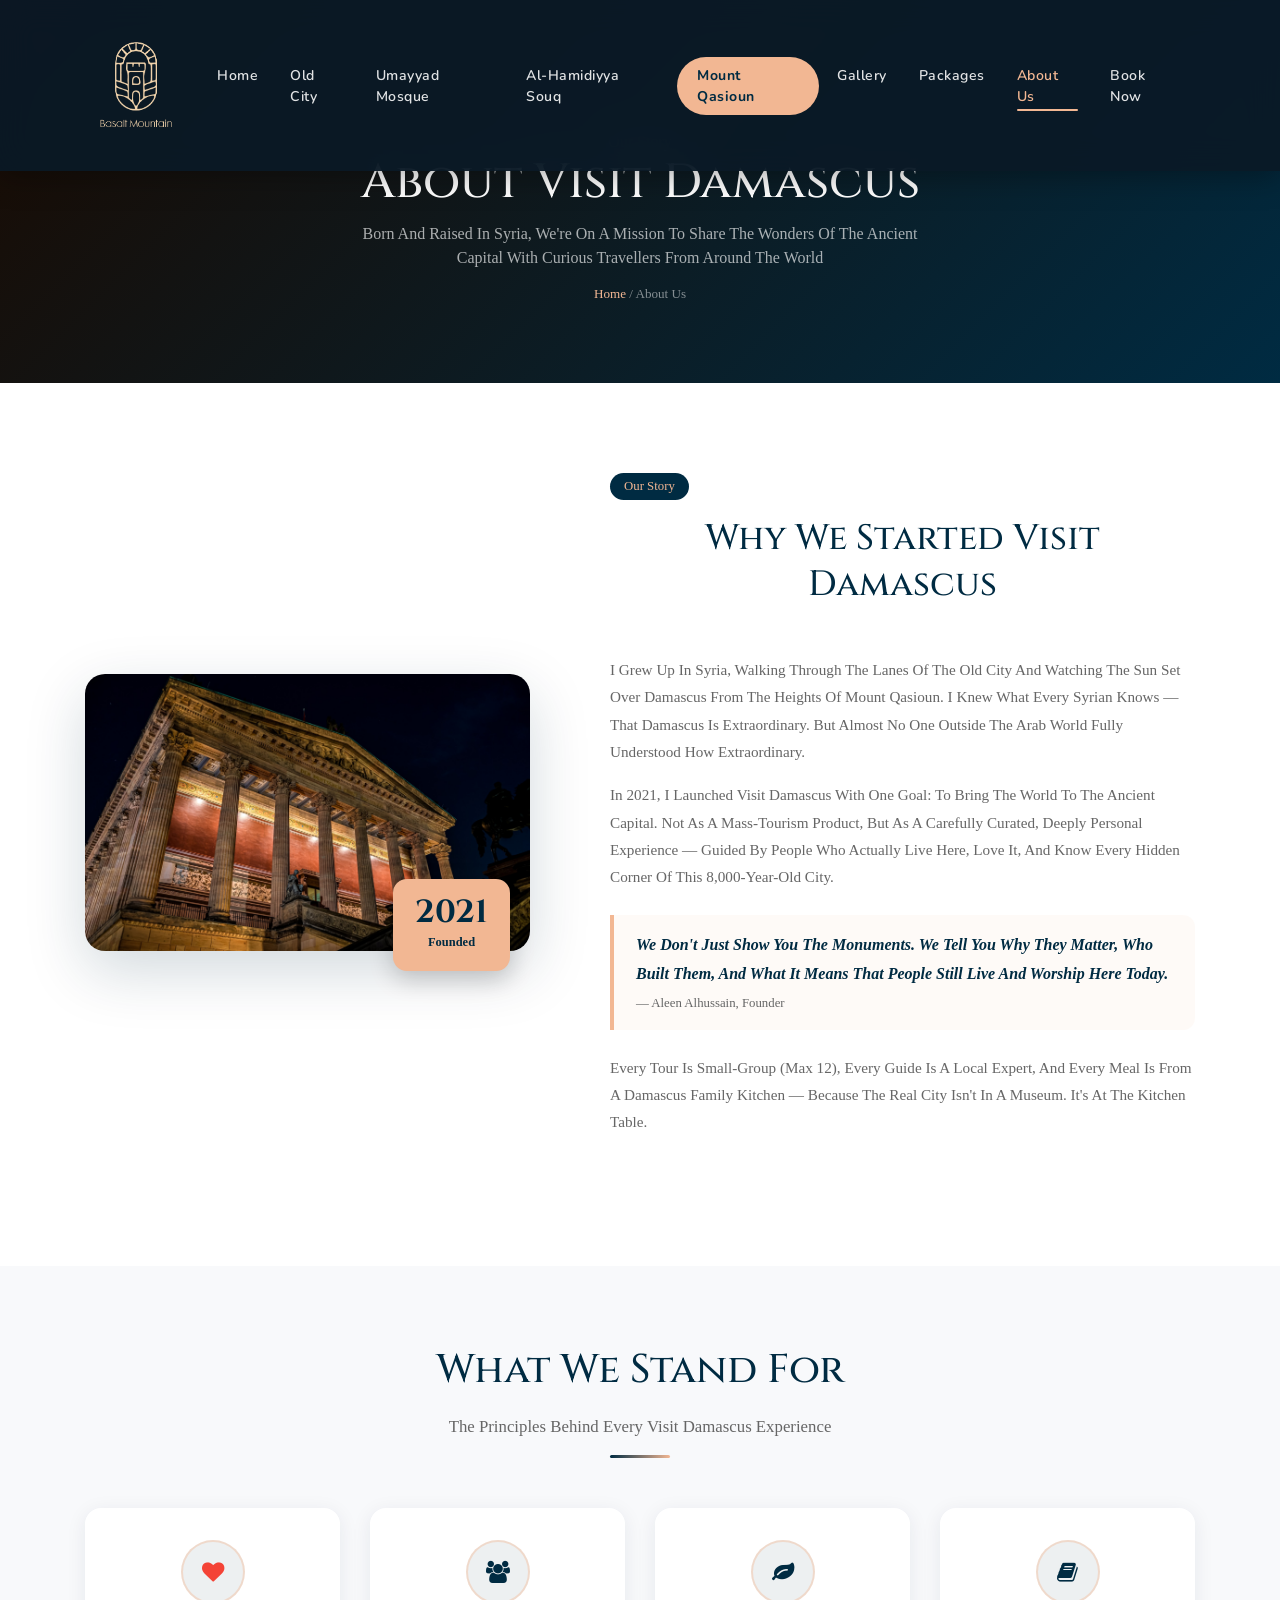
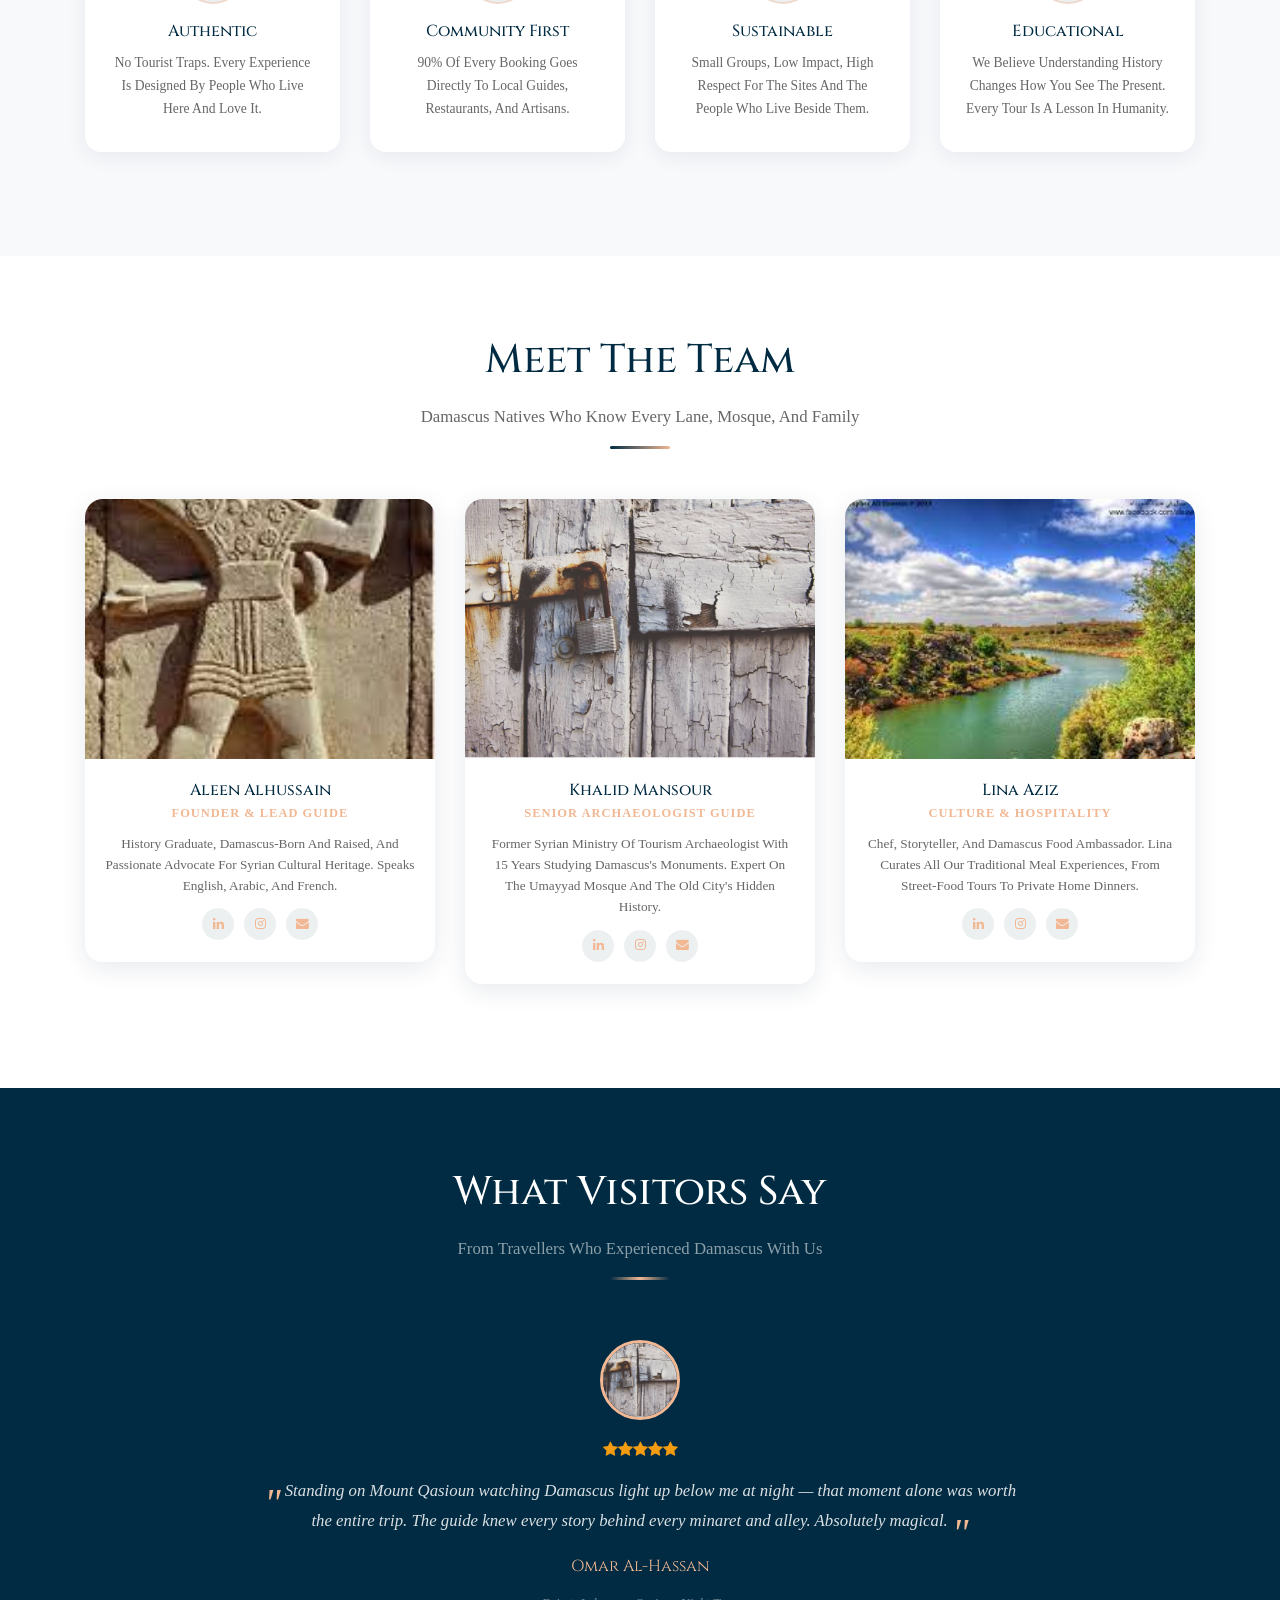
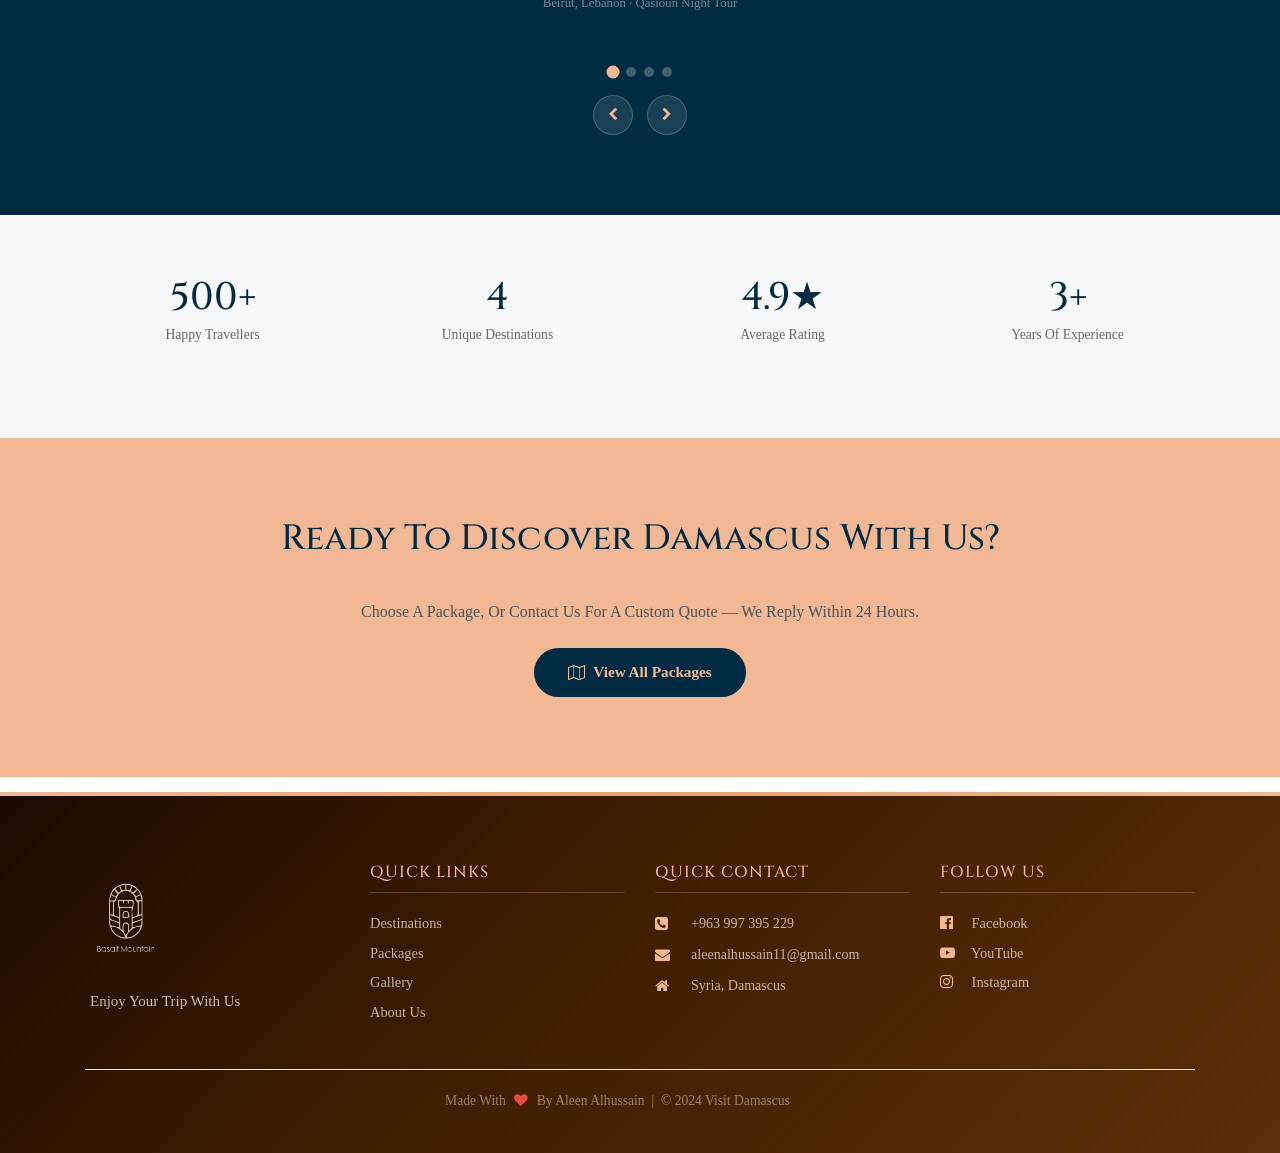
==== commit 49bd4696: "Convert entire website from Visit Swaida to Visit Damascus - Rewrote all content to focus on Damascu" ====
--- a/about.html
+++ b/about.html
@@ -4,7 +4,7 @@
     <meta charset="UTF-8">
     <meta http-equiv="X-UA-Compatible" content="IE=edge">
     <meta name="viewport" content="width=device-width, initial-scale=1.0">
-    <title>About Us | Visit Swaida</title>
+    <title>About Us | Visit Damascus</title>
     <link rel="stylesheet" href="libs/bootstrap.min.css">
     <script src="libs/jquery.min.js"></script>
     <script src="libs/popper.min.js"></script>
@@ -172,10 +172,10 @@
         <div class="collapse navbar-collapse" id="collapsibleNavbar">
             <ul class="navbar-nav ml-auto">
                 <li class="nav-item"><a class="nav-link" href="index.html">Home</a></li>
-                <li class="nav-item"><a class="nav-link" href="kanawat.html">Kanawat</a></li>
-                <li class="nav-item"><a class="nav-link" href="shahba.html">Shahba</a></li>
-                <li class="nav-item"><a class="nav-link" href="salkhad.html">Salkhad</a></li>
-                <li class="nav-item"><a class="nav-link" href="swaida.html">Swaida City</a></li>
+                <li class="nav-item"><a class="nav-link" href="kanawat.html">Old City</a></li>
+                <li class="nav-item"><a class="nav-link" href="shahba.html">Umayyad Mosque</a></li>
+                <li class="nav-item"><a class="nav-link" href="salkhad.html">Al-Hamidiyya Souq</a></li>
+                <li class="nav-item"><a class="nav-link" href="swaida.html">Mount Qasioun</a></li>
                 <li class="nav-item"><a class="nav-link" href="gallery.html">Gallery</a></li>
                 <li class="nav-item"><a class="nav-link" href="packages.html">Packages</a></li>
                 <li class="nav-item"><a class="nav-link active" href="about.html">About Us</a></li>
@@ -189,8 +189,8 @@
 <div class="about-hero">
     <div class="container">
         <p data-aos="fade-down">Our Story</p>
-        <h1 data-aos="zoom-in" data-aos-delay="100">About Visit Swaida</h1>
-        <p data-aos="fade-up" data-aos-delay="200">Born and raised in the Hauran, we're on a mission to share the world's best-kept secret with curious travellers everywhere</p>
+        <h1 data-aos="zoom-in" data-aos-delay="100">About Visit Damascus</h1>
+        <p data-aos="fade-up" data-aos-delay="200">Born and raised in Syria, we're on a mission to share the wonders of the ancient capital with curious travellers from around the world</p>
         <div class="gallery-breadcrumb" data-aos="fade-up" data-aos-delay="300">
             <a href="index.html">Home</a> / About Us
         </div>
@@ -213,14 +213,14 @@
             <div class="col-md-7 col-12 mb-4" data-aos="fade-left">
                 <div class="story-text">
                     <span class="history-badge">Our Story</span>
-                    <h2>Why We Started Visit Swaida</h2>
-                    <p>I grew up walking among 2,000-year-old Roman temples in Kanawat, watching foreign archaeologists discover what every child in Swaida already knew — that this region is extraordinary. But almost no one outside Syria had ever heard of it.</p>
-                    <p>In 2021, I launched Visit Swaida with one goal: to bring the world to our doorstep. Not as a mass-tourism destination, but as a carefully curated, deeply personal experience — guided by people who actually live here, love it, and know every hidden corner of the basalt mountain.</p>
+                    <h2>Why We Started Visit Damascus</h2>
+                    <p>I grew up in Syria, walking through the lanes of the Old City and watching the sun set over Damascus from the heights of Mount Qasioun. I knew what every Syrian knows — that Damascus is extraordinary. But almost no one outside the Arab world fully understood how extraordinary.</p>
+                    <p>In 2021, I launched Visit Damascus with one goal: to bring the world to the ancient capital. Not as a mass-tourism product, but as a carefully curated, deeply personal experience — guided by people who actually live here, love it, and know every hidden corner of this 8,000-year-old city.</p>
                     <div class="story-quote">
-                        <p>We don't just show you the ruins. We tell you why they matter, who built them, and what their descendants are doing today.</p>
+                        <p>We don't just show you the monuments. We tell you why they matter, who built them, and what it means that people still live and worship here today.</p>
                         <cite>— Aleen Alhussain, Founder</cite>
                     </div>
-                    <p>Every tour is small-group (max 12), every guide is a local expert, and every meal is prepared by a Druze family — because the real Swaida isn't in a museum. It's at the kitchen table.</p>
+                    <p>Every tour is small-group (max 12), every guide is a local expert, and every meal is from a Damascus family kitchen — because the real city isn't in a museum. It's at the kitchen table.</p>
                 </div>
             </div>
         </div>
@@ -232,7 +232,7 @@
     <div class="container">
         <div class="section-header" data-aos="fade-up">
             <h2>What We Stand For</h2>
-            <p class="section-sub">The principles behind every Visit Swaida experience</p>
+            <p class="section-sub">The principles behind every Visit Damascus experience</p>
             <span class="section-divider"></span>
         </div>
         <div class="row">
@@ -273,7 +273,7 @@
     <div class="container">
         <div class="section-header" data-aos="fade-up">
             <h2>Meet the Team</h2>
-            <p class="section-sub">Swaida natives who know every stone, road, and family</p>
+            <p class="section-sub">Damascus natives who know every lane, mosque, and family</p>
             <span class="section-divider"></span>
         </div>
         <div class="row justify-content-center">
@@ -283,7 +283,7 @@
                     <div class="team-body">
                         <h5>Aleen Alhussain</h5>
                         <span class="team-role">Founder & Lead Guide</span>
-                        <p>History graduate, fourth-generation Swaida native, and passionate advocate for Syrian cultural heritage. Speaks English, Arabic, and French.</p>
+                        <p>History graduate, Damascus-born and raised, and passionate advocate for Syrian cultural heritage. Speaks English, Arabic, and French.</p>
                         <div class="team-social">
                             <a href="#"><i class="fa fa-linkedin"></i></a>
                             <a href="#"><i class="fa fa-instagram"></i></a>
@@ -298,7 +298,7 @@
                     <div class="team-body">
                         <h5>Khalid Mansour</h5>
                         <span class="team-role">Senior Archaeologist Guide</span>
-                        <p>Former Syrian Ministry of Tourism archaeologist with 15 years excavating Roman sites across the Hauran. Expert on Shahba and Kanawat.</p>
+                        <p>Former Syrian Ministry of Tourism archaeologist with 15 years studying Damascus's monuments. Expert on the Umayyad Mosque and the Old City's hidden history.</p>
                         <div class="team-social">
                             <a href="#"><i class="fa fa-linkedin"></i></a>
                             <a href="#"><i class="fa fa-instagram"></i></a>
@@ -313,7 +313,7 @@
                     <div class="team-body">
                         <h5>Lina Aziz</h5>
                         <span class="team-role">Culture & Hospitality</span>
-                        <p>Chef, storyteller, and Druze cultural ambassador. Lina curates all our traditional meal experiences and cultural immersion programmes.</p>
+                        <p>Chef, storyteller, and Damascus food ambassador. Lina curates all our traditional meal experiences, from street-food tours to private home dinners.</p>
                         <div class="team-social">
                             <a href="#"><i class="fa fa-linkedin"></i></a>
                             <a href="#"><i class="fa fa-instagram"></i></a>
@@ -331,7 +331,7 @@
     <div class="container">
         <div class="section-header" data-aos="fade-up">
             <h2>What Visitors Say</h2>
-            <p class="section-sub">From travellers who experienced Swaida with us</p>
+            <p class="section-sub">From travellers who experienced Damascus with us</p>
             <span class="section-divider"></span>
         </div>
 
@@ -339,30 +339,30 @@
             <div class="testi-slide active">
                 <div class="testi-avatar"><img src="images/reviw.jpg" alt="Omar Al-Hassan"></div>
                 <div class="testi-stars"><i class="fa fa-star"></i><i class="fa fa-star"></i><i class="fa fa-star"></i><i class="fa fa-star"></i><i class="fa fa-star"></i></div>
-                <p class="testi-text">Standing on top of Salkhad Castle watching the sunset over the volcanic landscape — that moment alone was worth the entire trip. The guide knew every story behind every stone. Absolutely magical.</p>
+                <p class="testi-text">Standing on Mount Qasioun watching Damascus light up below me at night — that moment alone was worth the entire trip. The guide knew every story behind every minaret and alley. Absolutely magical.</p>
                 <p class="testi-name">Omar Al-Hassan</p>
-                <p class="testi-location">Beirut, Lebanon · Salkhad Tour</p>
+                <p class="testi-location">Beirut, Lebanon · Qasioun Night Tour</p>
             </div>
             <div class="testi-slide">
                 <div class="testi-avatar"><img src="images/re2.jpeg" alt="Maria Fontaine"></div>
                 <div class="testi-stars"><i class="fa fa-star"></i><i class="fa fa-star"></i><i class="fa fa-star"></i><i class="fa fa-star"></i><i class="fa fa-star-half-o"></i></div>
-                <p class="testi-text">Shahba is an archaeologist's dream. We spent an entire day there and still didn't see everything. The mosaics in the museum are world-class. I've travelled to Rome, Athens, and Petra — this rivals all of them.</p>
+                <p class="testi-text">The Umayyad Mosque is an architect's dream. I've travelled to Rome, Istanbul, and Isfahan — this rivals all of them. The golden mosaics in the courtyard are extraordinary. Our guide made every detail come alive.</p>
                 <p class="testi-name">Maria Fontaine</p>
-                <p class="testi-location">Lyon, France · Roman Trail Package</p>
+                <p class="testi-location">Lyon, France · Sacred Damascus Package</p>
             </div>
             <div class="testi-slide">
                 <div class="testi-avatar"><img src="images/swaida1.jpeg" alt="Ahmed Khoury"></div>
                 <div class="testi-stars"><i class="fa fa-star"></i><i class="fa fa-star"></i><i class="fa fa-star"></i><i class="fa fa-star"></i><i class="fa fa-star"></i></div>
-                <p class="testi-text">The Kanawat ruins are jaw-dropping — and completely uncrowded. We had the Temple of Zeus entirely to ourselves. Aleen's knowledge and passion made every hour unforgettable. I'm already planning my return.</p>
+                <p class="testi-text">Walking through the Old City of Damascus felt like stepping back 2,000 years. The lanes, the souqs, the hidden courtyard houses — all completely authentic. Aleen's knowledge and passion made every hour unforgettable. I'm already planning my return.</p>
                 <p class="testi-name">Ahmed Khoury</p>
-                <p class="testi-location">Dubai, UAE · Kanawat Day Tour</p>
+                <p class="testi-location">Dubai, UAE · Old City Walking Tour</p>
             </div>
             <div class="testi-slide">
                 <div class="testi-avatar"><img src="images/re2.jpeg" alt="Sophie Braun"></div>
                 <div class="testi-stars"><i class="fa fa-star"></i><i class="fa fa-star"></i><i class="fa fa-star"></i><i class="fa fa-star"></i><i class="fa fa-star"></i></div>
-                <p class="testi-text">The Full Hauran Circuit was the best travel decision I've ever made. Four days, four completely different places, and one incredible team. The lunch at the Druze family home was a highlight of my entire year.</p>
+                <p class="testi-text">The Full Damascus Experience was the best travel decision I've ever made. Four days, four completely different places, and one incredible team. The dinner in the Damascus old house was a highlight of my entire year.</p>
                 <p class="testi-name">Sophie Braun</p>
-                <p class="testi-location">Berlin, Germany · Full Hauran Circuit</p>
+                <p class="testi-location">Berlin, Germany · Full Damascus Experience</p>
             </div>
 
             <div class="testi-dots">
@@ -410,7 +410,7 @@
 <!-- CTA -->
 <section class="about-cta" data-aos="fade-up">
     <div class="container">
-        <h2>Ready to discover Swaida with us?</h2>
+        <h2>Ready to discover Damascus with us?</h2>
         <p>Choose a package, or contact us for a custom quote — we reply within 24 hours.</p>
         <a href="packages.html" class="btn-about-cta"><i class="fa fa-map-o"></i> View All Packages</a>
     </div>
@@ -422,11 +422,11 @@
         <div class="row">
             <div class="col-md-3 col-12"><img src="images/logo4.png" class="footer-logo" alt=""><p class="footer-disc list">Enjoy your trip with us</p></div>
             <div class="col-md-3 col-12"><h4>Quick Links</h4><ul class="list"><li><a href="index.html#about">Destinations</a></li><li><a href="packages.html">Packages</a></li><li><a href="gallery.html">Gallery</a></li><li><a href="about.html">About Us</a></li></ul></div>
-            <div class="col-md-3 col-12"><h4>Quick Contact</h4><a href="tel:+963997395229" class="icon"><i class="fa fa-phone-square"></i>+963 997 395 229</a><a href="mailto:aleenalhussain11@gmail.com" class="icon"><i class="fa fa-envelope"></i>aleenalhussain11@gmail.com</a><a href="#" class="icon"><i class="fa fa-home"></i>Syria, Swaida</a></div>
+            <div class="col-md-3 col-12"><h4>Quick Contact</h4><a href="tel:+963997395229" class="icon"><i class="fa fa-phone-square"></i>+963 997 395 229</a><a href="mailto:aleenalhussain11@gmail.com" class="icon"><i class="fa fa-envelope"></i>aleenalhussain11@gmail.com</a><a href="#" class="icon"><i class="fa fa-home"></i>Syria, Damascus</a></div>
             <div class="col-md-3 col-12"><h4 class="follow">Follow Us</h4><a href="https://facebook.com" target="_blank"><i class="fa fa-facebook-official"></i> Facebook</a><a href="https://youtube.com" target="_blank"><i class="fa fa-youtube-play"></i> YouTube</a><a href="https://instagram.com" target="_blank"><i class="fa fa-instagram"></i> Instagram</a></div>
         </div>
         <hr>
-        <p class="copyright">Made with <i class="fa fa-heart"></i> by Aleen Alhussain &nbsp;|&nbsp; &copy; 2024 Visit Swaida</p>
+        <p class="copyright">Made with <i class="fa fa-heart"></i> by Aleen Alhussain &nbsp;|&nbsp; &copy; 2024 Visit Damascus</p>
     </div>
 </section>
 
--- a/css/enhancements.css
+++ b/css/enhancements.css
@@ -1918,6 +1918,37 @@
 .lang-toggle:hover { background: var(--primary); color: var(--accent); border-color: var(--primary); }
 .navbar-scrolled .lang-toggle { border-color: rgba(0,43,66,0.15); }
 
+/* Fixed always-visible language toggle */
+.lang-toggle-fixed {
+    position: fixed;
+    top: 14px;
+    right: 16px;
+    z-index: 10001;
+    background: var(--primary);
+    color: var(--accent);
+    border: 2px solid var(--accent);
+    border-radius: 50px;
+    padding: 5px 14px;
+    font-size: 0.78rem;
+    font-weight: 800;
+    cursor: pointer;
+    display: flex;
+    align-items: center;
+    gap: 5px;
+    font-family: 'Nunito', sans-serif;
+    letter-spacing: 0.5px;
+    transition: var(--transition);
+    box-shadow: 0 2px 12px rgba(0,0,0,0.2);
+}
+.lang-toggle-fixed:hover {
+    background: var(--accent);
+    color: var(--primary);
+    transform: scale(1.05);
+}
+@media (max-width: 768px) {
+    .lang-toggle-fixed { top: 10px; right: 62px; padding: 4px 11px; font-size: 0.72rem; }
+}
+
 /* RTL support */
 [dir="rtl"] body { font-family: 'Nunito', 'Tajawal', sans-serif; }
 [dir="rtl"] .navbar-nav { flex-direction: row-reverse; }
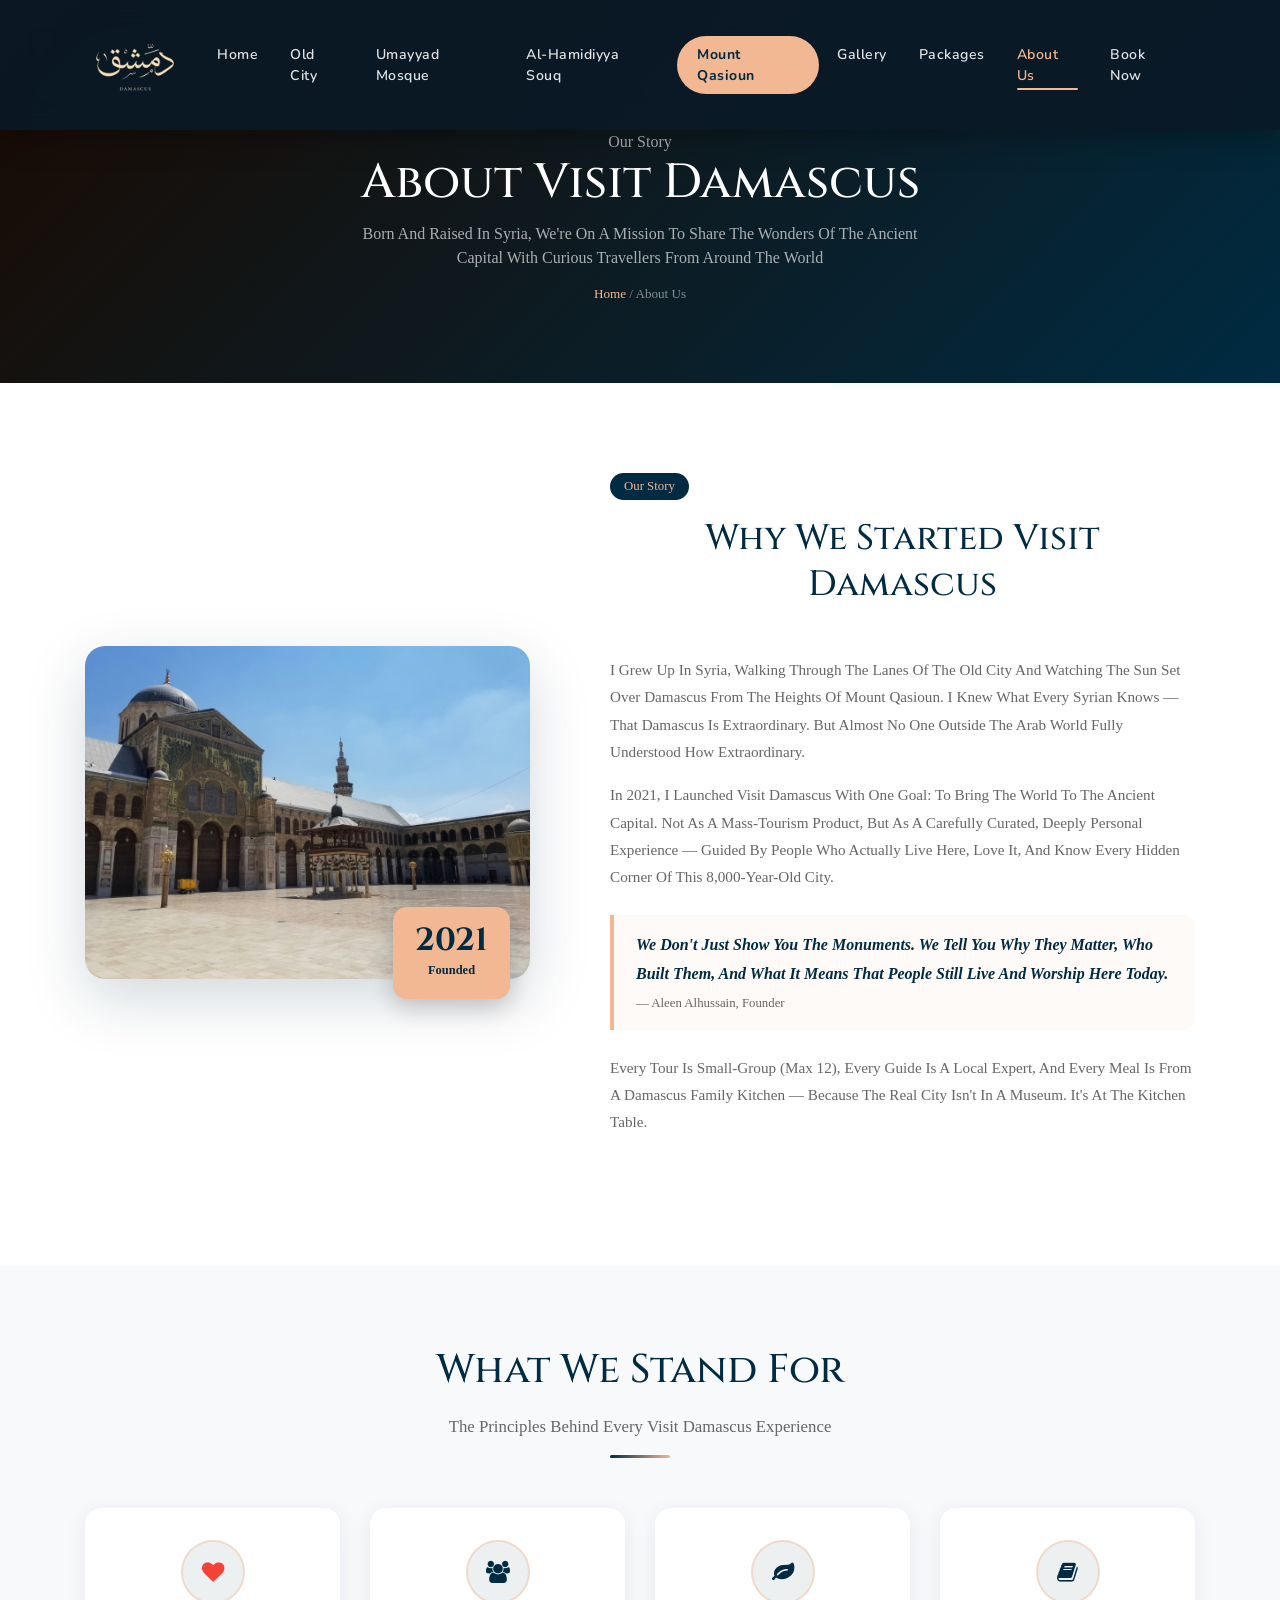
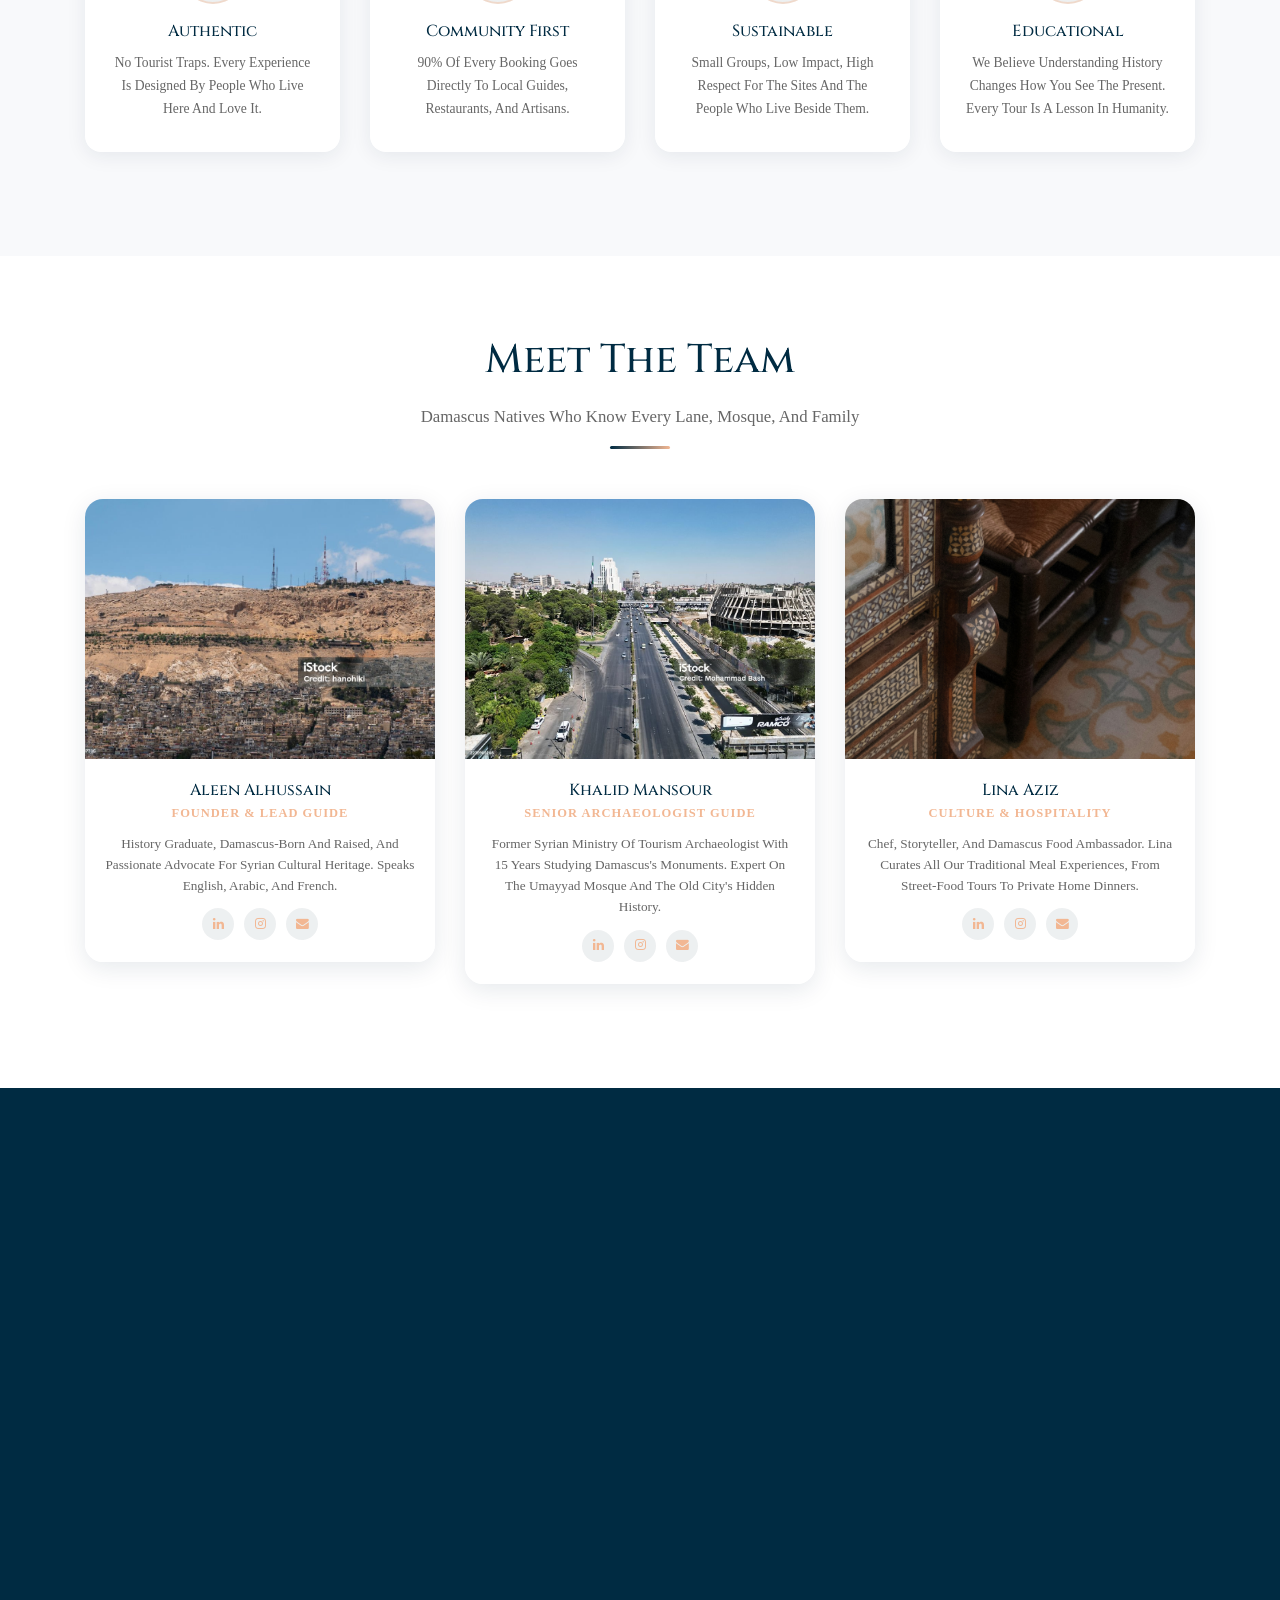
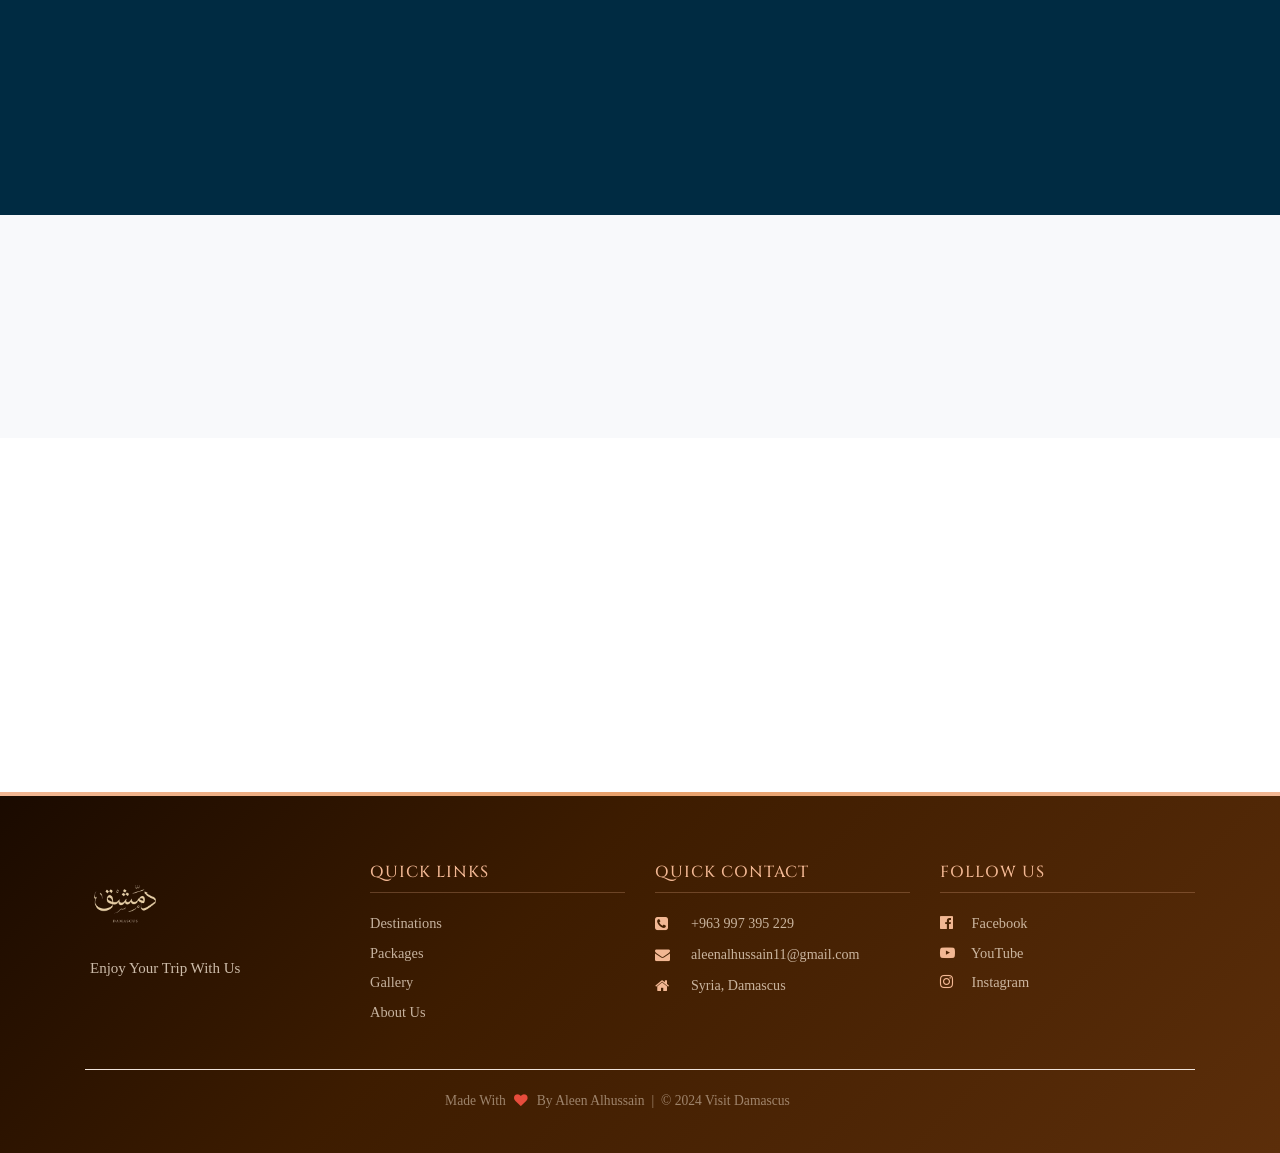
==== commit dd594c37: "edit images" ====
--- a/about.html
+++ b/about.html
@@ -203,7 +203,7 @@
         <div class="row align-items-center">
             <div class="col-md-5 col-12 mb-4" data-aos="fade-right">
                 <div class="story-img-wrap">
-                    <img src="images/swaida.jpg" alt="Aleen Alhussain – Founder">
+                    <img src="images/50.jpg" alt="Aleen Alhussain – Founder">
                     <div class="story-img-badge">
                         <strong>2021</strong>
                         <span>Founded</span>
@@ -279,7 +279,7 @@
         <div class="row justify-content-center">
             <div class="col-md-4 col-sm-6 col-12 mb-4" data-aos="fade-up" data-aos-delay="100">
                 <div class="team-card">
-                    <div class="team-img"><img src="images/re2.jpeg" alt="Aleen Alhussain"></div>
+                    <div class="team-img"><img src="images/37.jpg" alt="Aleen Alhussain"></div>
                     <div class="team-body">
                         <h5>Aleen Alhussain</h5>
                         <span class="team-role">Founder & Lead Guide</span>
@@ -294,7 +294,7 @@
             </div>
             <div class="col-md-4 col-sm-6 col-12 mb-4" data-aos="fade-up" data-aos-delay="200">
                 <div class="team-card">
-                    <div class="team-img"><img src="images/reviw.jpg" alt="Khalid Mansour"></div>
+                    <div class="team-img"><img src="images/36.jpg" alt="Khalid Mansour"></div>
                     <div class="team-body">
                         <h5>Khalid Mansour</h5>
                         <span class="team-role">Senior Archaeologist Guide</span>
@@ -309,7 +309,7 @@
             </div>
             <div class="col-md-4 col-sm-6 col-12 mb-4" data-aos="fade-up" data-aos-delay="300">
                 <div class="team-card">
-                    <div class="team-img"><img src="images/re3.jpg" alt="Lina Aziz" onerror="this.src='images/swaida1.jpeg'"></div>
+                    <div class="team-img"><img src="images/44.jpg" alt="Lina Aziz" onerror="this.src='images/42.jpeg'"></div>
                     <div class="team-body">
                         <h5>Lina Aziz</h5>
                         <span class="team-role">Culture & Hospitality</span>
@@ -337,28 +337,28 @@
 
         <div class="testimonial-carousel" data-aos="fade-up" data-aos-delay="100">
             <div class="testi-slide active">
-                <div class="testi-avatar"><img src="images/reviw.jpg" alt="Omar Al-Hassan"></div>
+                <div class="testi-avatar"><img src="images/34.jpg" alt="Omar Al-Hassan"></div>
                 <div class="testi-stars"><i class="fa fa-star"></i><i class="fa fa-star"></i><i class="fa fa-star"></i><i class="fa fa-star"></i><i class="fa fa-star"></i></div>
                 <p class="testi-text">Standing on Mount Qasioun watching Damascus light up below me at night — that moment alone was worth the entire trip. The guide knew every story behind every minaret and alley. Absolutely magical.</p>
                 <p class="testi-name">Omar Al-Hassan</p>
                 <p class="testi-location">Beirut, Lebanon · Qasioun Night Tour</p>
             </div>
             <div class="testi-slide">
-                <div class="testi-avatar"><img src="images/re2.jpeg" alt="Maria Fontaine"></div>
+                <div class="testi-avatar"><img src="images/31.jpg" alt="Maria Fontaine"></div>
                 <div class="testi-stars"><i class="fa fa-star"></i><i class="fa fa-star"></i><i class="fa fa-star"></i><i class="fa fa-star"></i><i class="fa fa-star-half-o"></i></div>
                 <p class="testi-text">The Umayyad Mosque is an architect's dream. I've travelled to Rome, Istanbul, and Isfahan — this rivals all of them. The golden mosaics in the courtyard are extraordinary. Our guide made every detail come alive.</p>
                 <p class="testi-name">Maria Fontaine</p>
                 <p class="testi-location">Lyon, France · Sacred Damascus Package</p>
             </div>
             <div class="testi-slide">
-                <div class="testi-avatar"><img src="images/swaida1.jpeg" alt="Ahmed Khoury"></div>
+                <div class="testi-avatar"><img src="images/32.jpg" alt="Ahmed Khoury"></div>
                 <div class="testi-stars"><i class="fa fa-star"></i><i class="fa fa-star"></i><i class="fa fa-star"></i><i class="fa fa-star"></i><i class="fa fa-star"></i></div>
                 <p class="testi-text">Walking through the Old City of Damascus felt like stepping back 2,000 years. The lanes, the souqs, the hidden courtyard houses — all completely authentic. Aleen's knowledge and passion made every hour unforgettable. I'm already planning my return.</p>
                 <p class="testi-name">Ahmed Khoury</p>
                 <p class="testi-location">Dubai, UAE · Old City Walking Tour</p>
             </div>
             <div class="testi-slide">
-                <div class="testi-avatar"><img src="images/re2.jpeg" alt="Sophie Braun"></div>
+                <div class="testi-avatar"><img src="images/33.jpg" alt="Sophie Braun"></div>
                 <div class="testi-stars"><i class="fa fa-star"></i><i class="fa fa-star"></i><i class="fa fa-star"></i><i class="fa fa-star"></i><i class="fa fa-star"></i></div>
                 <p class="testi-text">The Full Damascus Experience was the best travel decision I've ever made. Four days, four completely different places, and one incredible team. The dinner in the Damascus old house was a highlight of my entire year.</p>
                 <p class="testi-name">Sophie Braun</p>
--- a/css/style.css
+++ b/css/style.css
@@ -51,7 +51,7 @@
 .header{
     width: 100%;
     height: 100vh;
-    background-image:linear-gradient( rgba(0,0,0,0.6),rgba(0,0,0,0.6)),url('../images/backgroun1.jpg');
+    background-image:linear-gradient( rgba(0,0,0,0.6),rgba(0,0,0,0.6)),url('../images/28.jpg');
     background-position: center;
     background-size: cover;
     background-attachment: fixed;
@@ -263,7 +263,7 @@
 
 
 .banner{
-    background-image: url('../images/swaida6.jpg');
+    background-image: url('../images/70.jpg');
     height: 600px;
     background-position: center;
     background-attachment: fixed;
--- a/css/enhancements.css
+++ b/css/enhancements.css
@@ -32,7 +32,7 @@
 }
 #page-loader.loaded { opacity: 0; visibility: hidden; }
 .loader-inner { text-align: center; }
-.loader-inner img { width: 100px; margin-bottom: 20px; animation: pulse 1.2s ease infinite; }
+.loader-inner img { width: 200px; margin-bottom: 20px; animation: pulse 1.2s ease infinite; }
 .loader-bar {
     width: 200px;
     height: 4px;
@@ -120,7 +120,7 @@
 .hero-parallax {
     width: 100%;
     min-height: 100vh;
-    background-image: url('../images/backgroun1.jpg');
+    background-image: url('../images/28.jpg');
     background-attachment: fixed;
     background-position: center;
     background-size: cover;
@@ -438,23 +438,39 @@
 
 /* ─── Map Section ─── */
 .map-section { padding: 100px 0; background: #f8f9fb; }
-.map-tabs { margin-bottom: 24px; }
+.map-tabs { margin-bottom: 24px; display: flex; flex-wrap: wrap; justify-content: center; gap: 10px; }
 .map-tab-btn {
-    background: transparent;
-    border: 2px solid var(--primary);
+    background: #fff;
+    border: 2px solid #e8eaed;
     color: var(--primary);
-    padding: 8px 22px;
+    padding: 8px 16px 8px 8px;
     border-radius: 50px;
-    margin: 4px;
-    font-size: 0.9rem;
+    margin: 0;
+    font-size: 0.85rem;
     cursor: pointer;
     transition: var(--transition);
     font-family: 'Nunito', sans-serif;
+    display: inline-flex;
+    align-items: center;
+    gap: 10px;
+    font-weight: 600;
+}
+.map-tab-img {
+    width: 38px;
+    height: 38px;
+    border-radius: 50%;
+    object-fit: cover;
+    border: 2px solid #e8eaed;
+    flex-shrink: 0;
+    transition: border-color 0.3s;
 }
 .map-tab-btn.active, .map-tab-btn:hover {
     background: var(--primary);
     color: var(--accent);
-}
+    border-color: var(--primary);
+}
+.map-tab-btn.active .map-tab-img,
+.map-tab-btn:hover .map-tab-img { border-color: var(--accent); }
 .map-wrapper { border-radius: var(--radius); overflow: hidden; box-shadow: var(--shadow); }
 .route-card {
     background: var(--white);
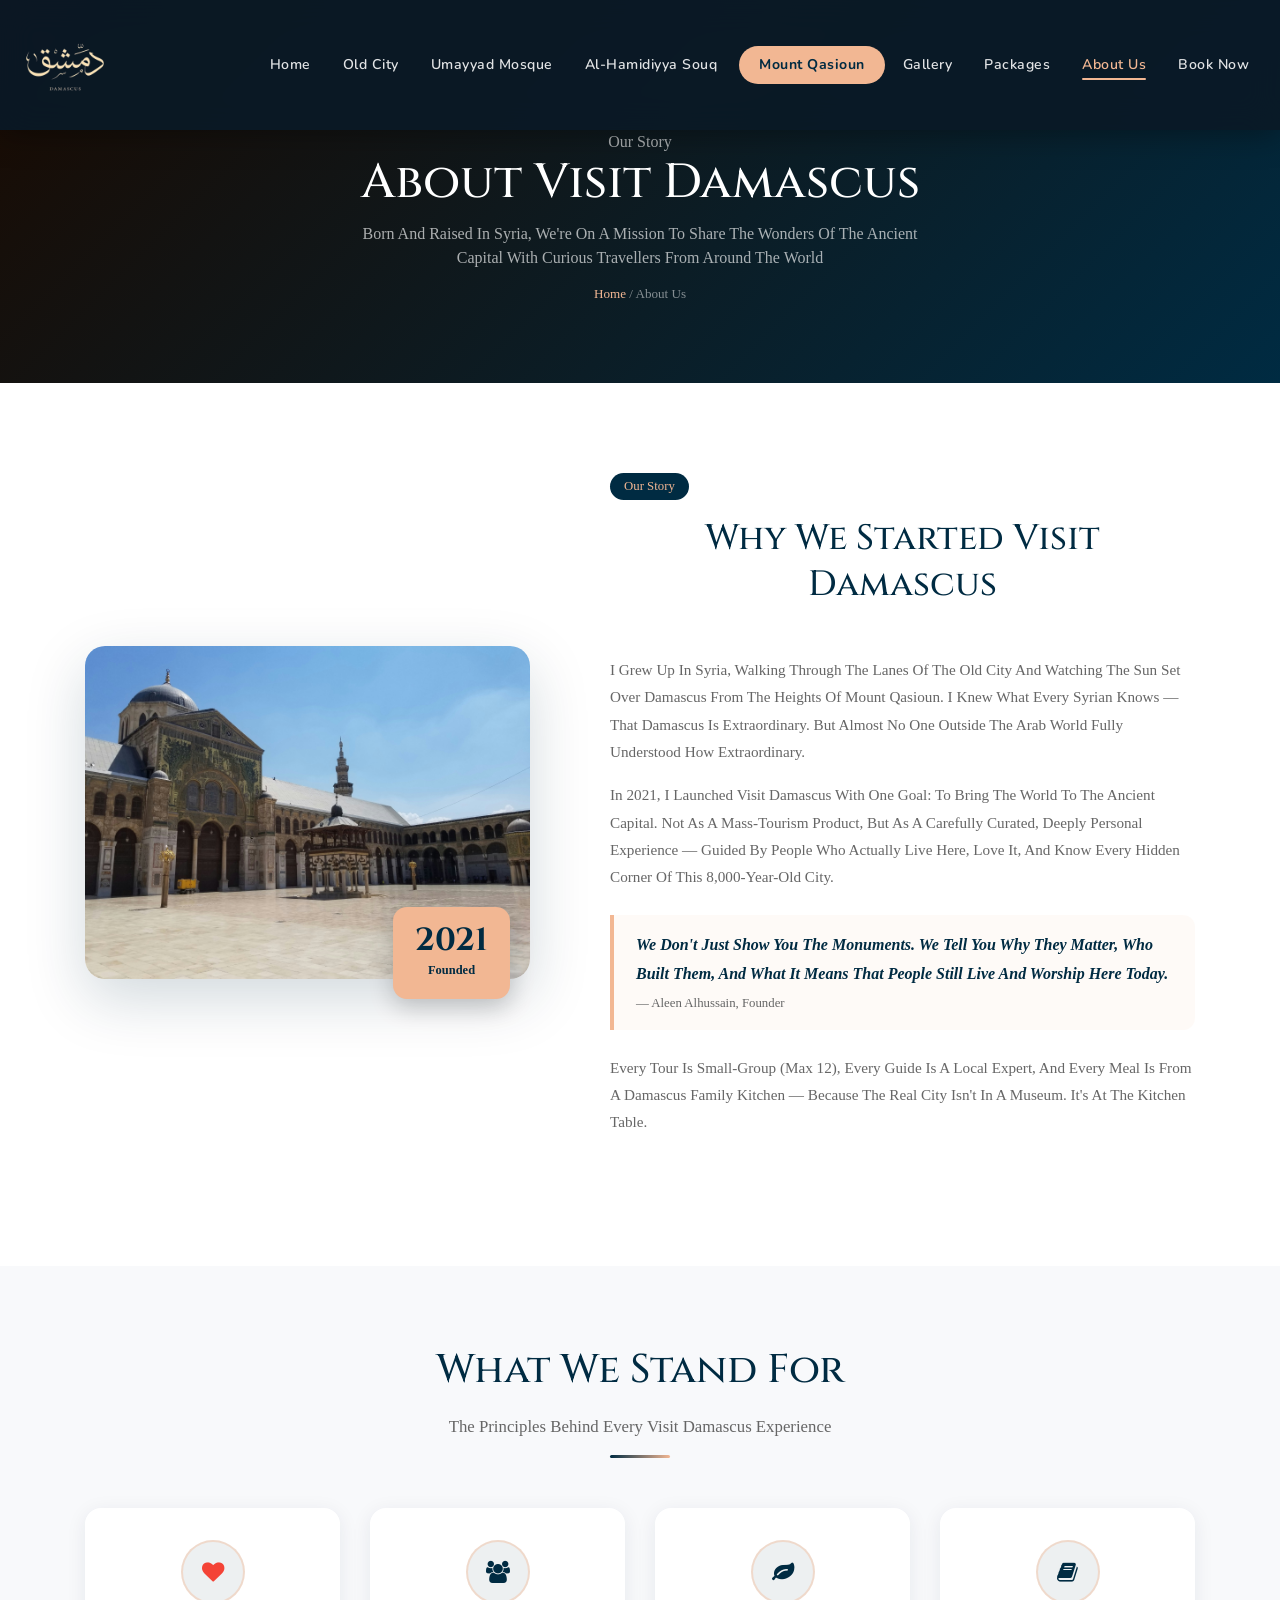
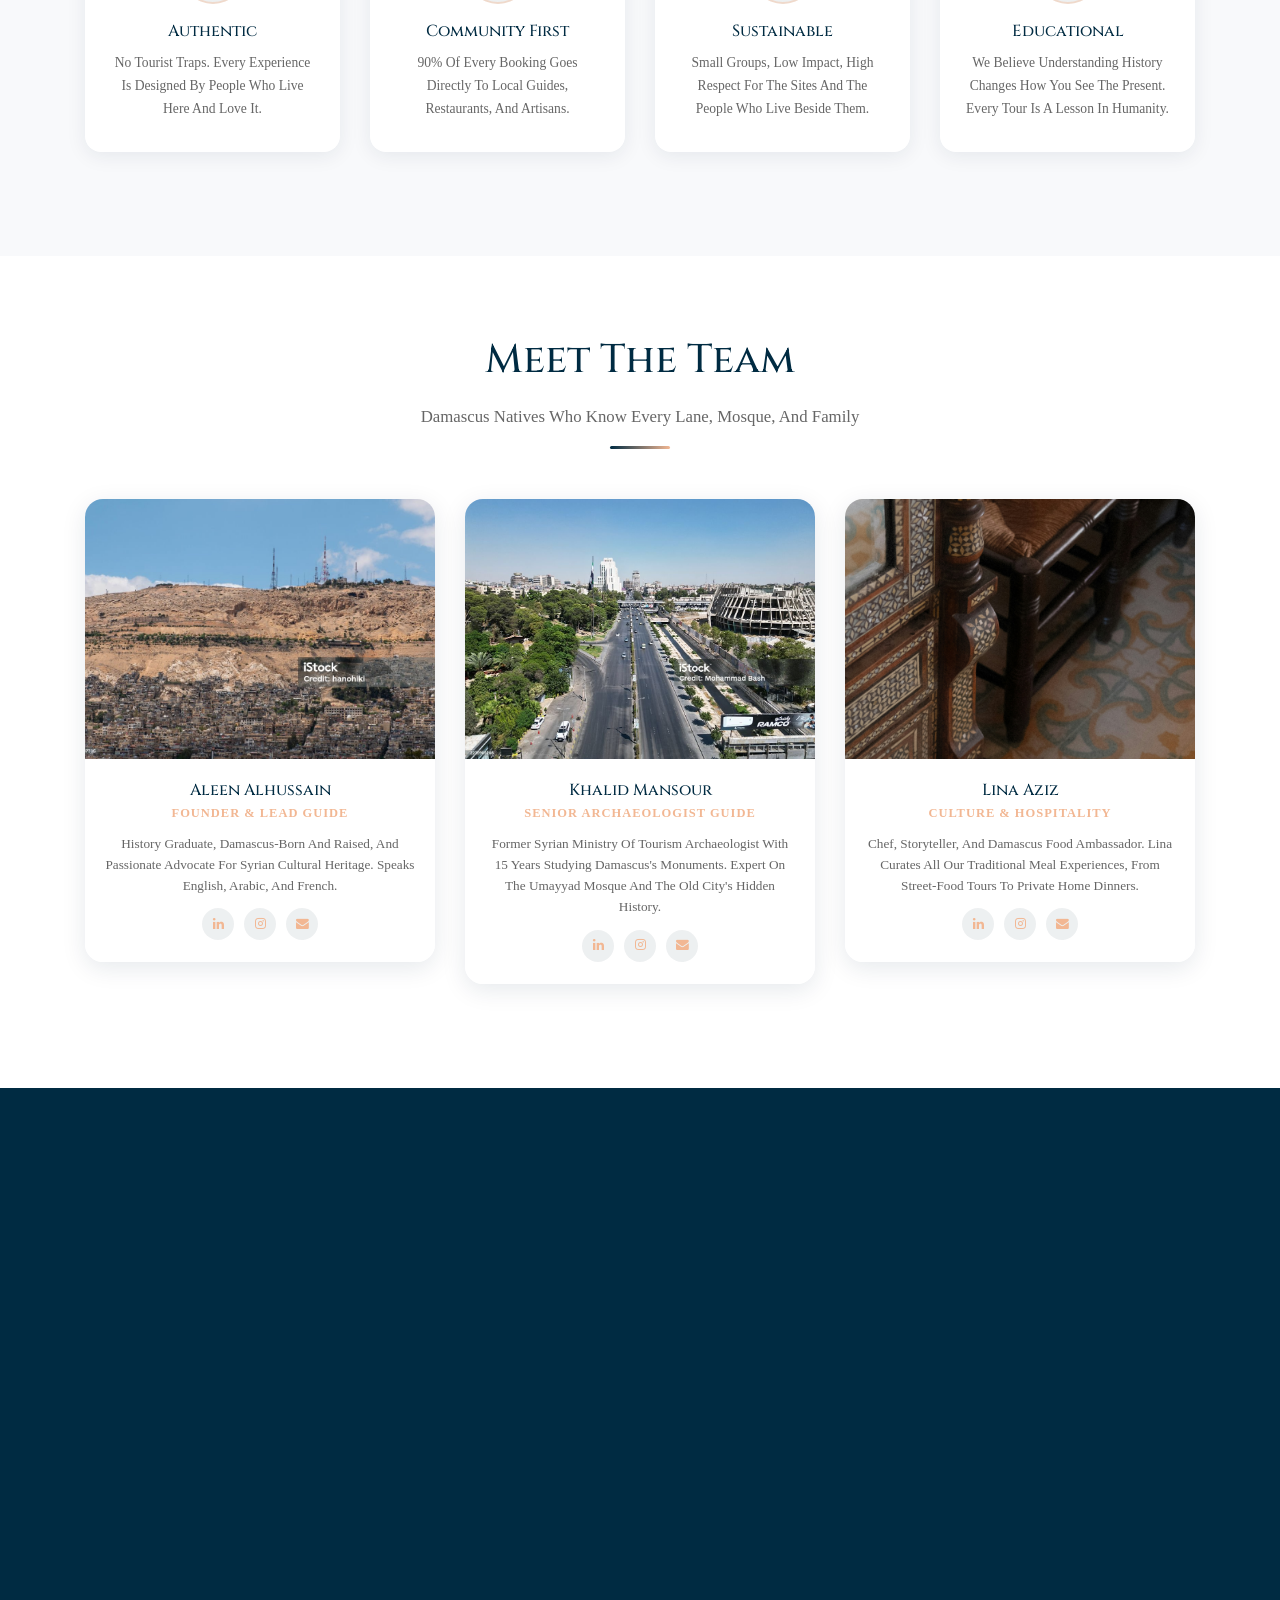
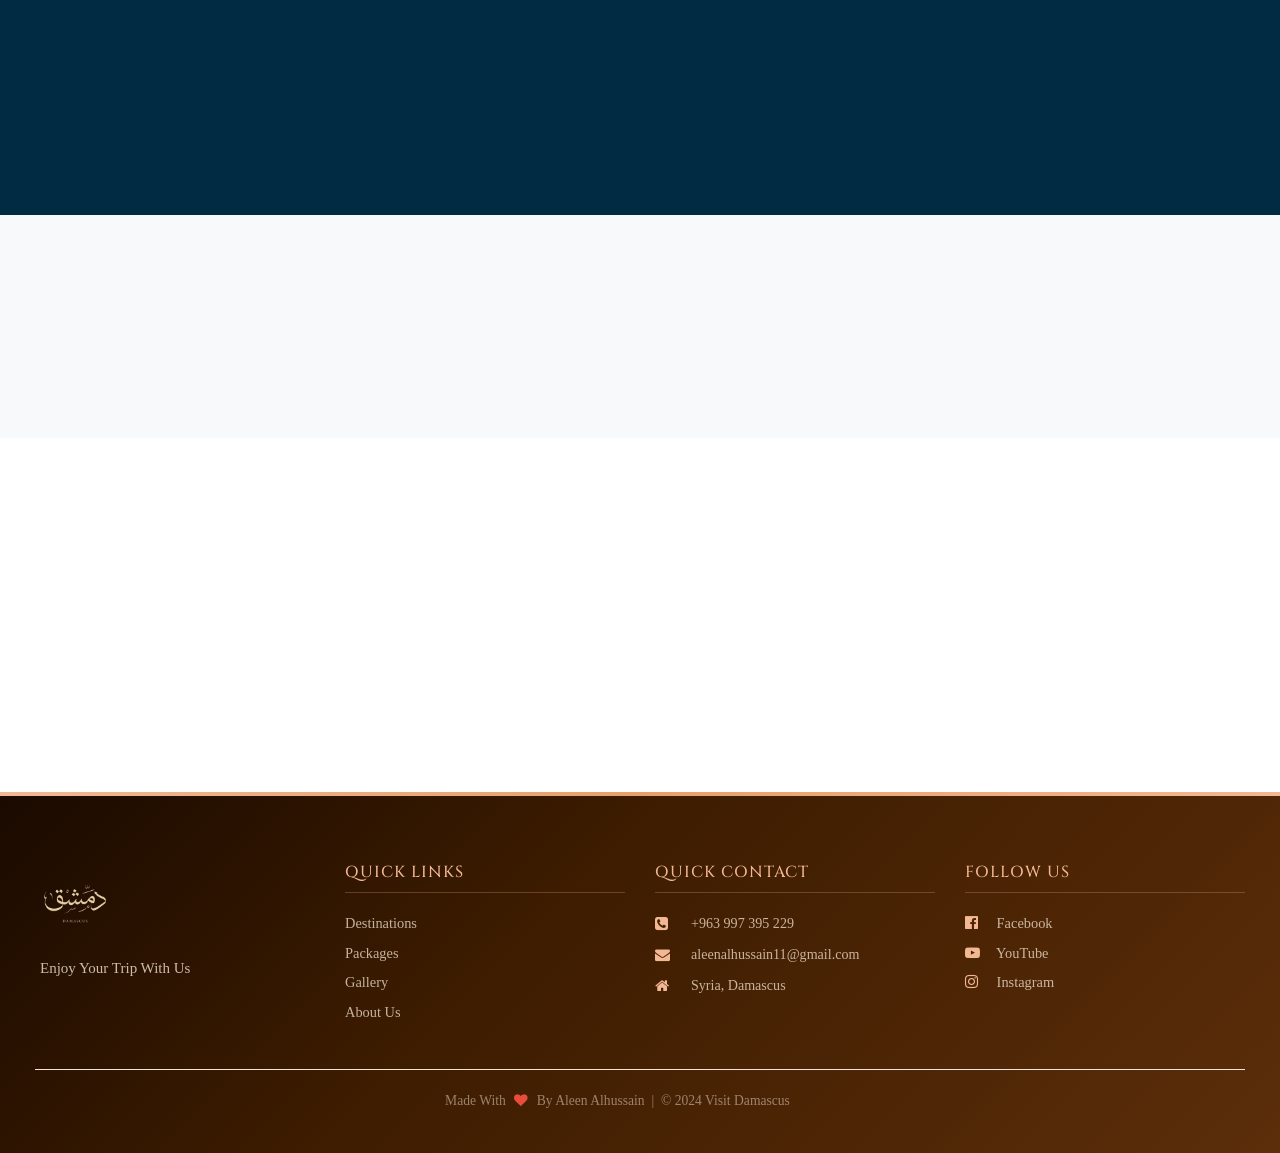
==== commit 1b697a39: "edit images" ====
--- a/about.html
+++ b/about.html
@@ -164,18 +164,18 @@
 <body>
 
 <nav class="navbar navbar-expand-md navbar-light fixed-top navbar-scrolled" id="mainNav">
-    <div class="container">
-        <a class="navbar-brand" href="index.html"><img src="images/logo4.png" alt="Swaida Logo" class="logo" style="width:100px;height:auto !important;"></a>
+    <div class="container-fluid">
+        <a class="navbar-brand" href="index.html"><img src="images/logo4.png" alt="damascus Logo" class="logo" style="width:100px;height:auto !important;"></a>
         <button class="navbar-toggler" type="button" data-toggle="collapse" data-target="#collapsibleNavbar">
             <span class="navbar-toggler-icon"></span>
         </button>
         <div class="collapse navbar-collapse" id="collapsibleNavbar">
             <ul class="navbar-nav ml-auto">
                 <li class="nav-item"><a class="nav-link" href="index.html">Home</a></li>
-                <li class="nav-item"><a class="nav-link" href="kanawat.html">Old City</a></li>
-                <li class="nav-item"><a class="nav-link" href="shahba.html">Umayyad Mosque</a></li>
-                <li class="nav-item"><a class="nav-link" href="salkhad.html">Al-Hamidiyya Souq</a></li>
-                <li class="nav-item"><a class="nav-link" href="swaida.html">Mount Qasioun</a></li>
+                <li class="nav-item"><a class="nav-link" href="oldcity.html">Old City</a></li>
+                <li class="nav-item"><a class="nav-link" href="umayyad.html">Umayyad Mosque</a></li>
+                <li class="nav-item"><a class="nav-link" href="hamidiyya.html">Al-Hamidiyya Souq</a></li>
+                <li class="nav-item"><a class="nav-link" href="qasioun.html">Mount Qasioun</a></li>
                 <li class="nav-item"><a class="nav-link" href="gallery.html">Gallery</a></li>
                 <li class="nav-item"><a class="nav-link" href="packages.html">Packages</a></li>
                 <li class="nav-item"><a class="nav-link active" href="about.html">About Us</a></li>
@@ -351,7 +351,7 @@
                 <p class="testi-location">Lyon, France · Sacred Damascus Package</p>
             </div>
             <div class="testi-slide">
-                <div class="testi-avatar"><img src="images/32.jpg" alt="Ahmed Khoury"></div>
+                <div class="testi-avatar"><img src="images/1.jpg" alt="Ahmed Khoury"></div>
                 <div class="testi-stars"><i class="fa fa-star"></i><i class="fa fa-star"></i><i class="fa fa-star"></i><i class="fa fa-star"></i><i class="fa fa-star"></i></div>
                 <p class="testi-text">Walking through the Old City of Damascus felt like stepping back 2,000 years. The lanes, the souqs, the hidden courtyard houses — all completely authentic. Aleen's knowledge and passion made every hour unforgettable. I'm already planning my return.</p>
                 <p class="testi-name">Ahmed Khoury</p>
@@ -418,7 +418,7 @@
 
 <!-- Footer -->
 <section class="footer" id="contact">
-    <div class="container">
+    <div class="container-fluid">
         <div class="row">
             <div class="col-md-3 col-12"><img src="images/logo4.png" class="footer-logo" alt=""><p class="footer-disc list">Enjoy your trip with us</p></div>
             <div class="col-md-3 col-12"><h4>Quick Links</h4><ul class="list"><li><a href="index.html#about">Destinations</a></li><li><a href="packages.html">Packages</a></li><li><a href="gallery.html">Gallery</a></li><li><a href="about.html">About Us</a></li></ul></div>
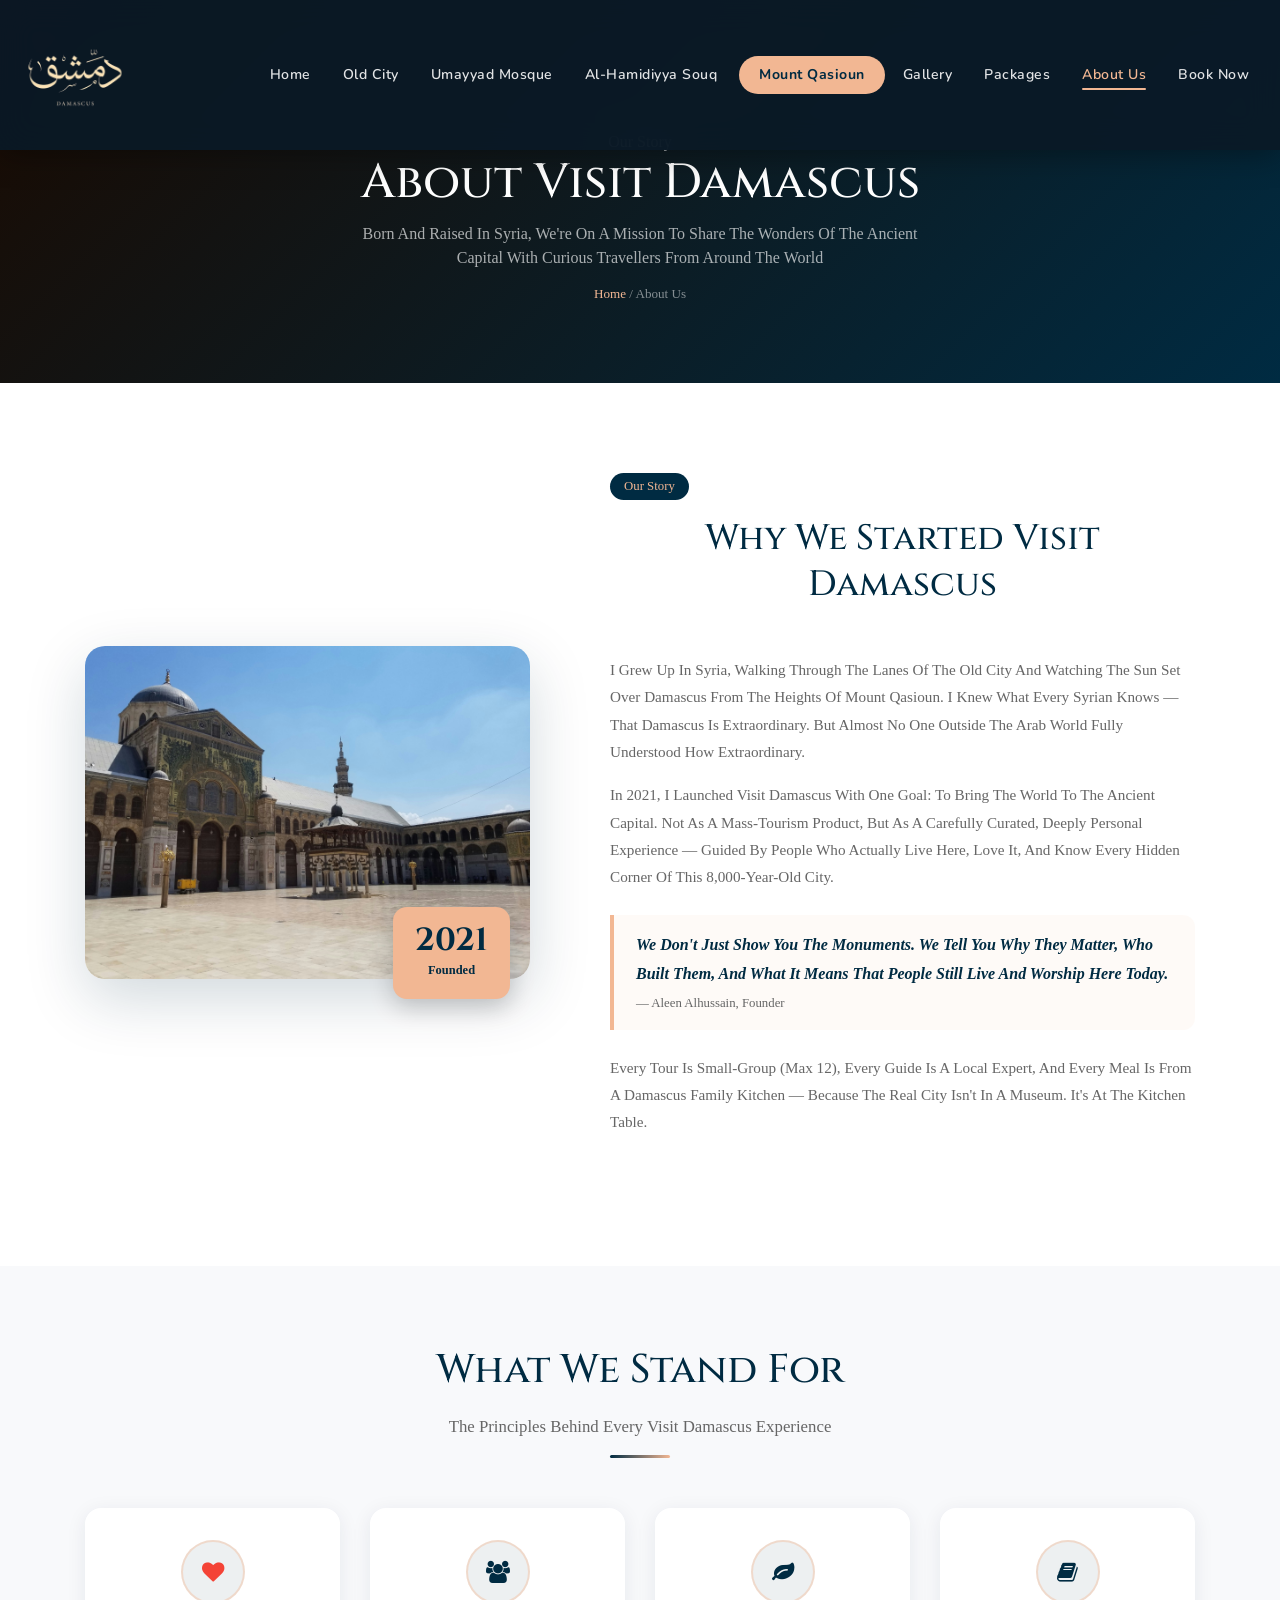
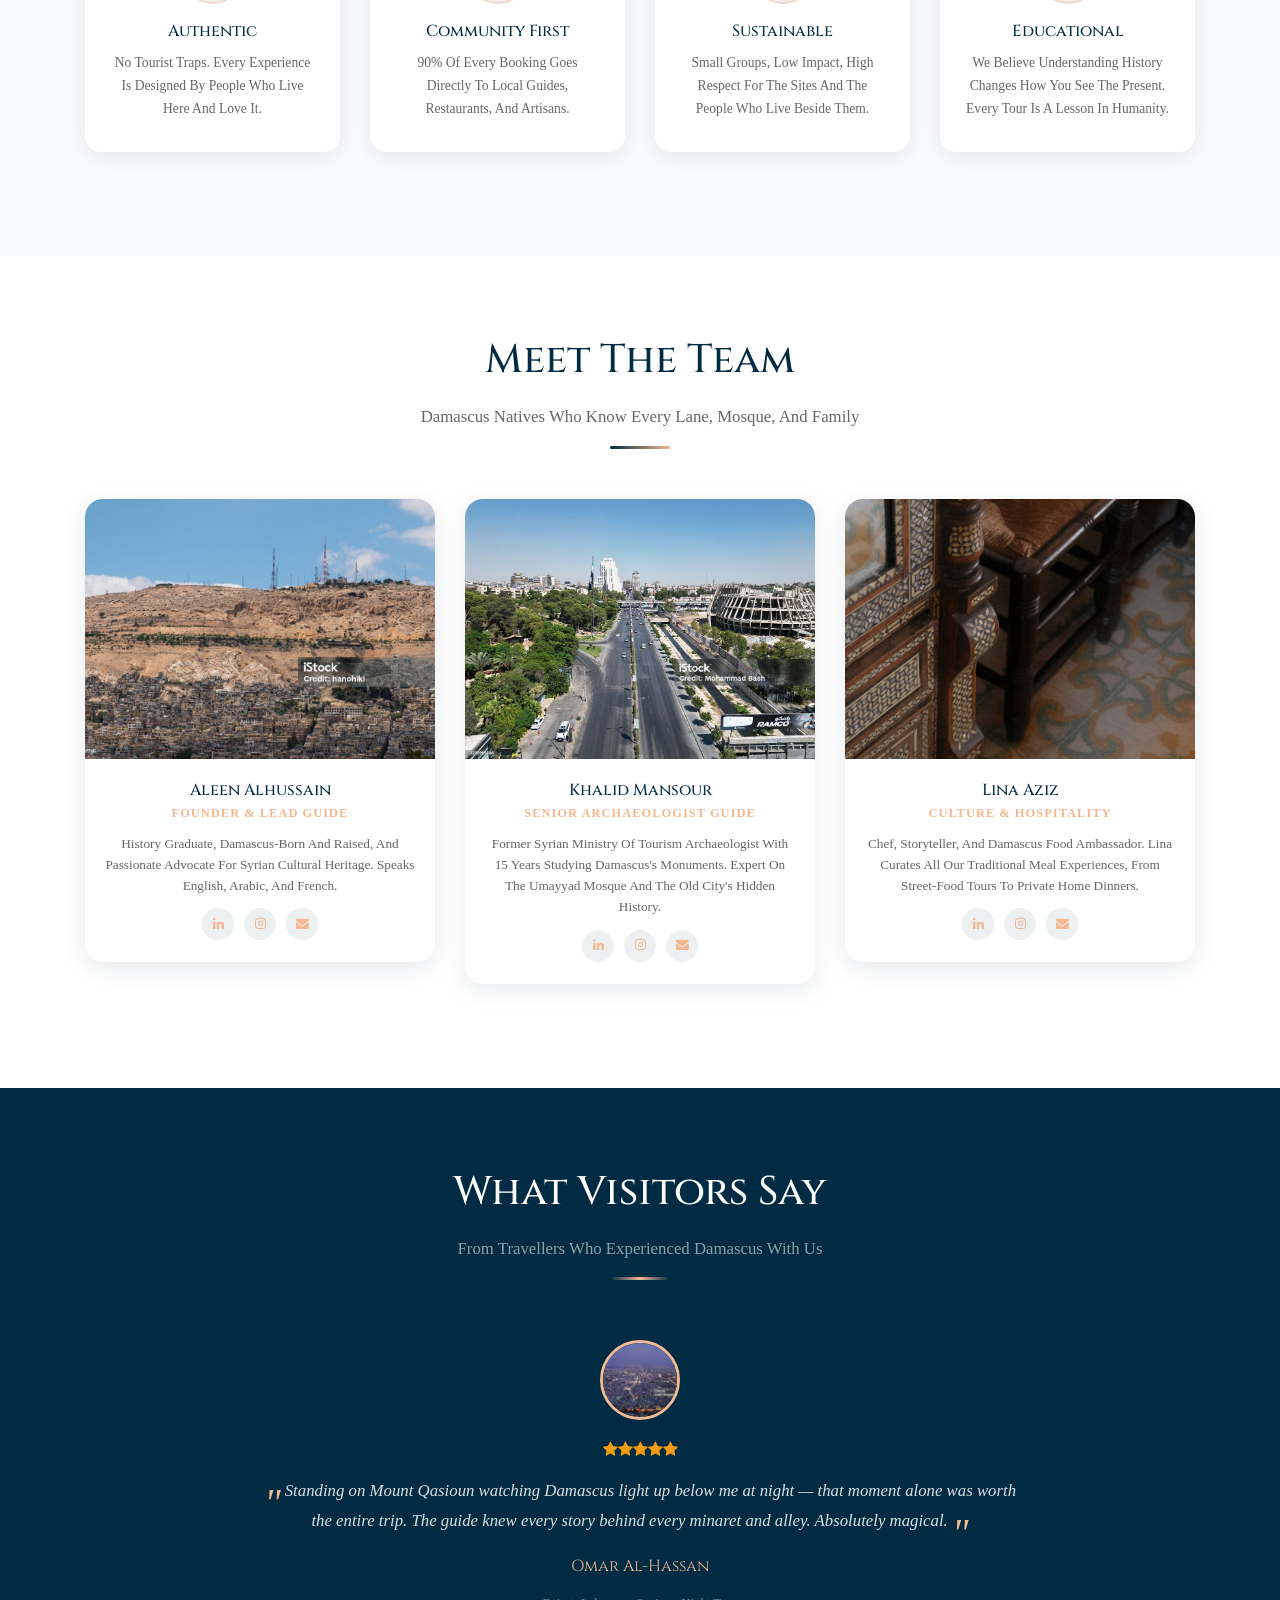
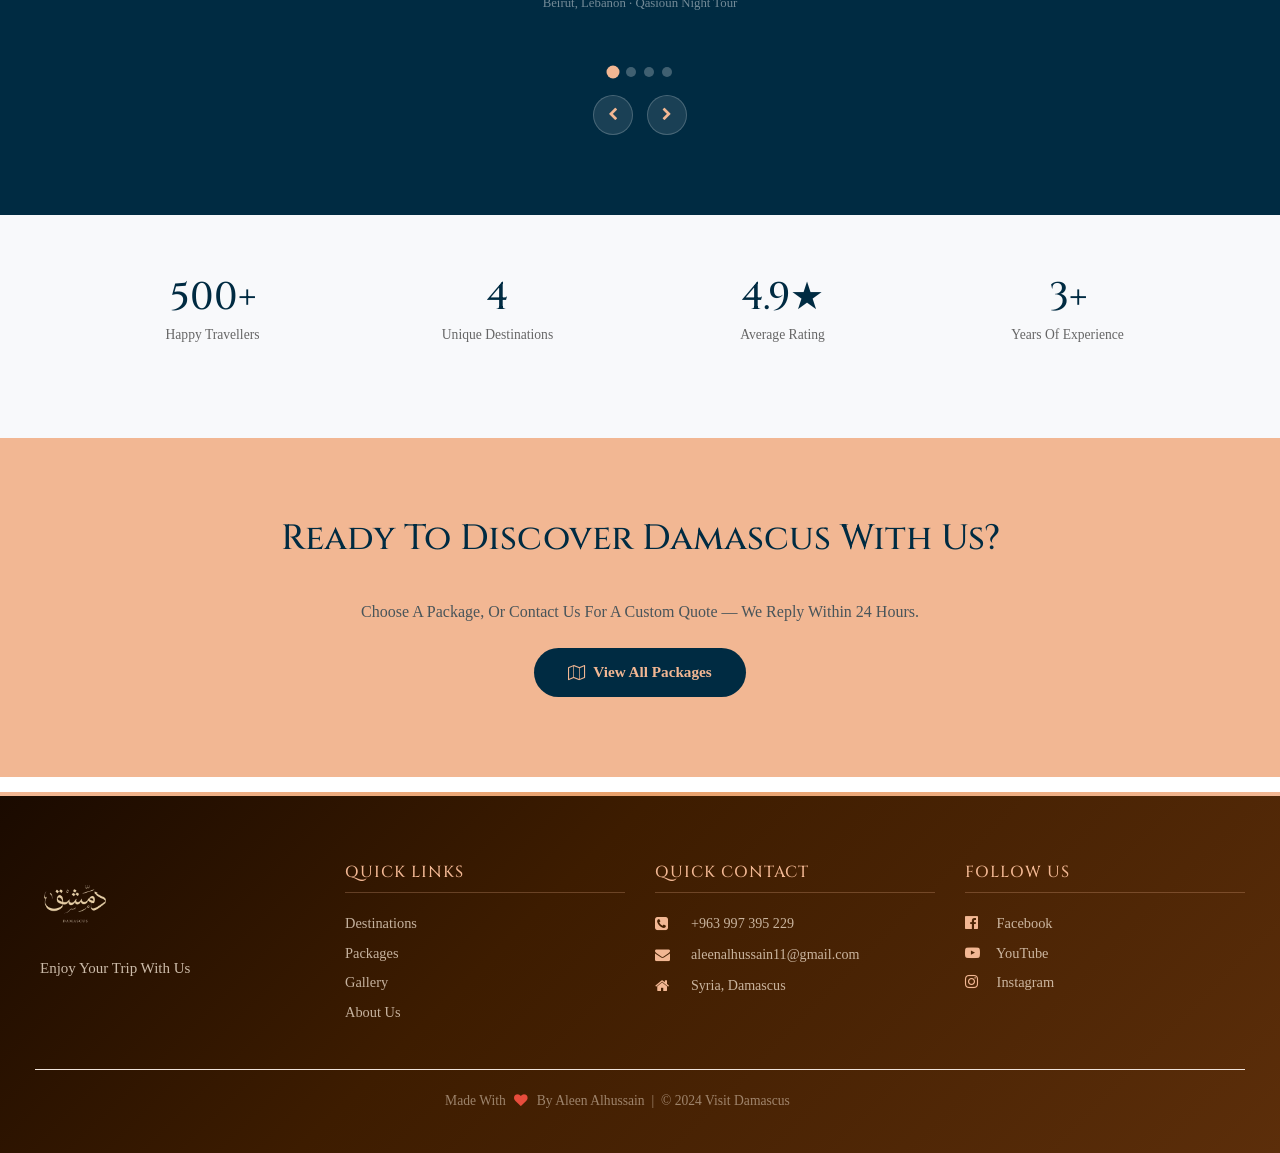
==== commit 53140bf9: "new edit" ====
--- a/about.html
+++ b/about.html
@@ -165,7 +165,7 @@
 
 <nav class="navbar navbar-expand-md navbar-light fixed-top navbar-scrolled" id="mainNav">
     <div class="container-fluid">
-        <a class="navbar-brand" href="index.html"><img src="images/logo4.png" alt="damascus Logo" class="logo" style="width:100px;height:auto !important;"></a>
+        <a class="navbar-brand" href="index.html"><img src="images/logo4.png" alt="damascus Logo" class="logo" style="width:120px;height:auto !important;"></a>
         <button class="navbar-toggler" type="button" data-toggle="collapse" data-target="#collapsibleNavbar">
             <span class="navbar-toggler-icon"></span>
         </button>
